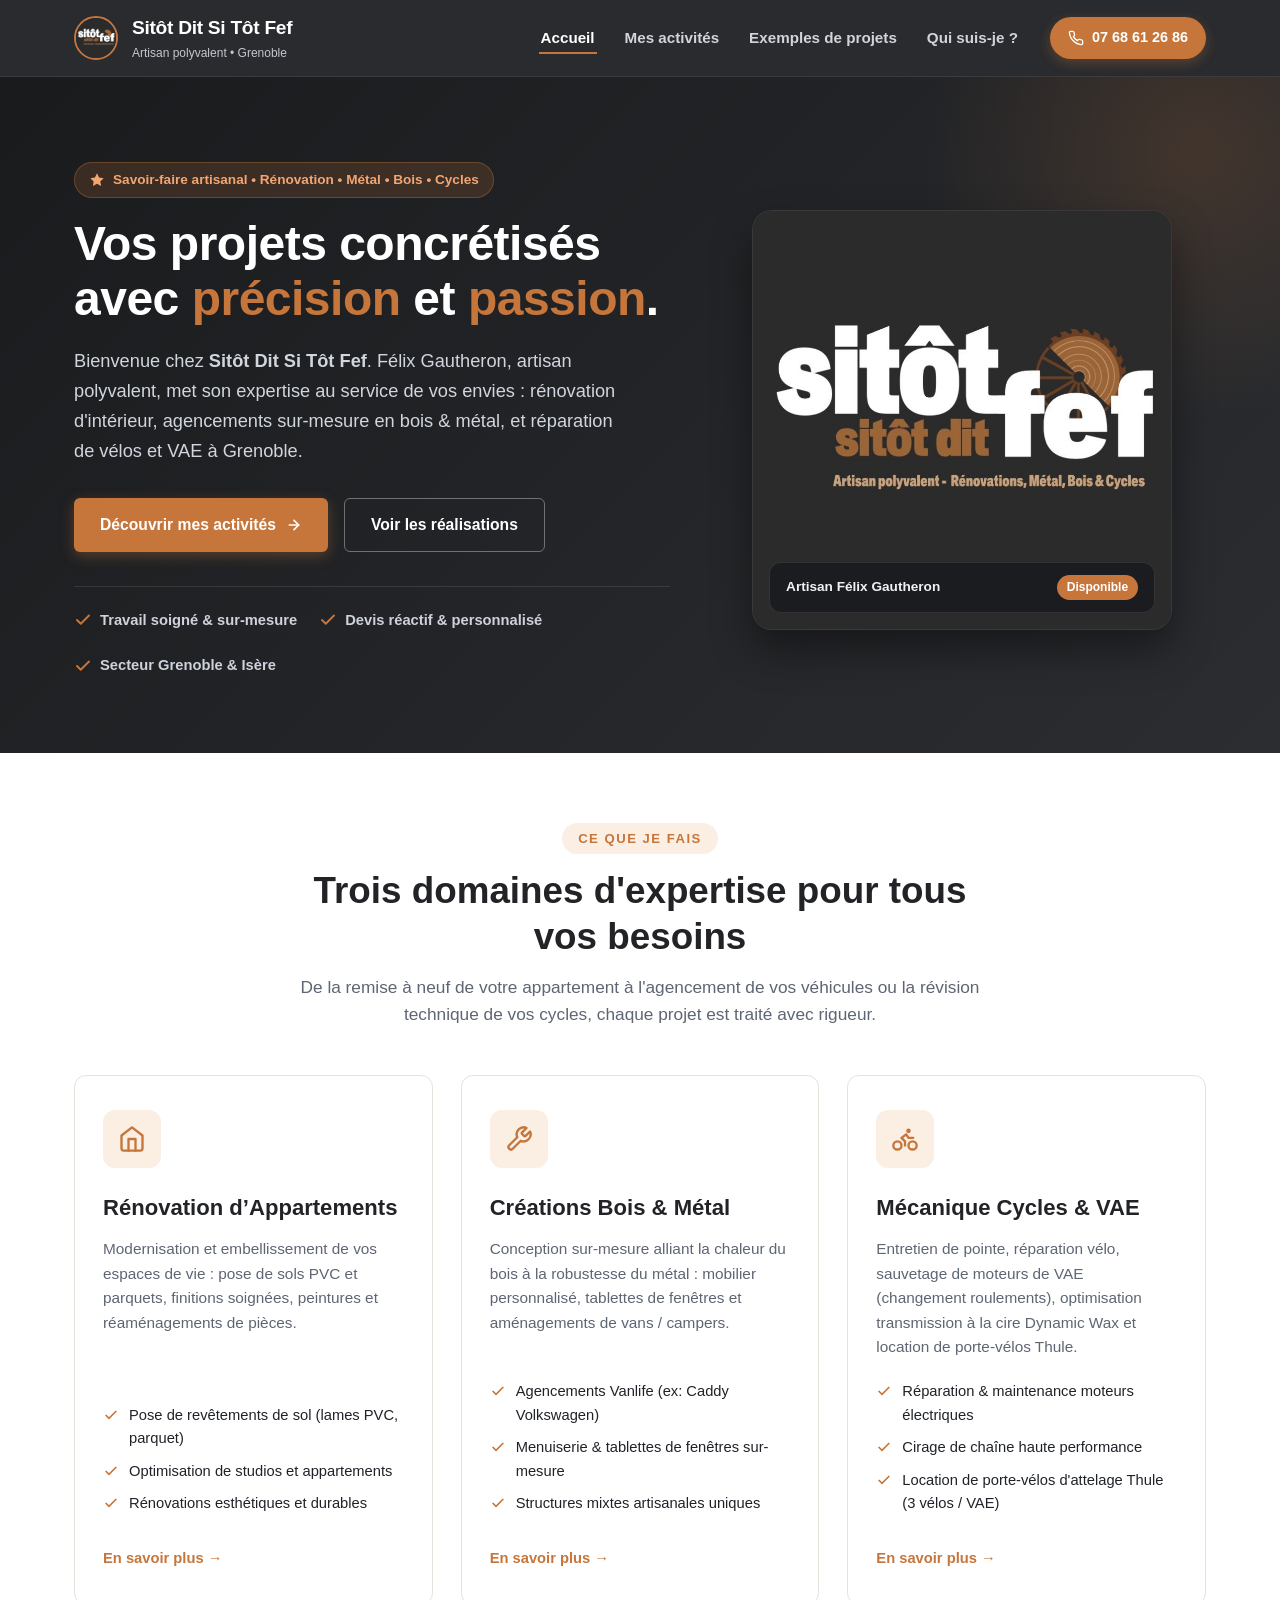
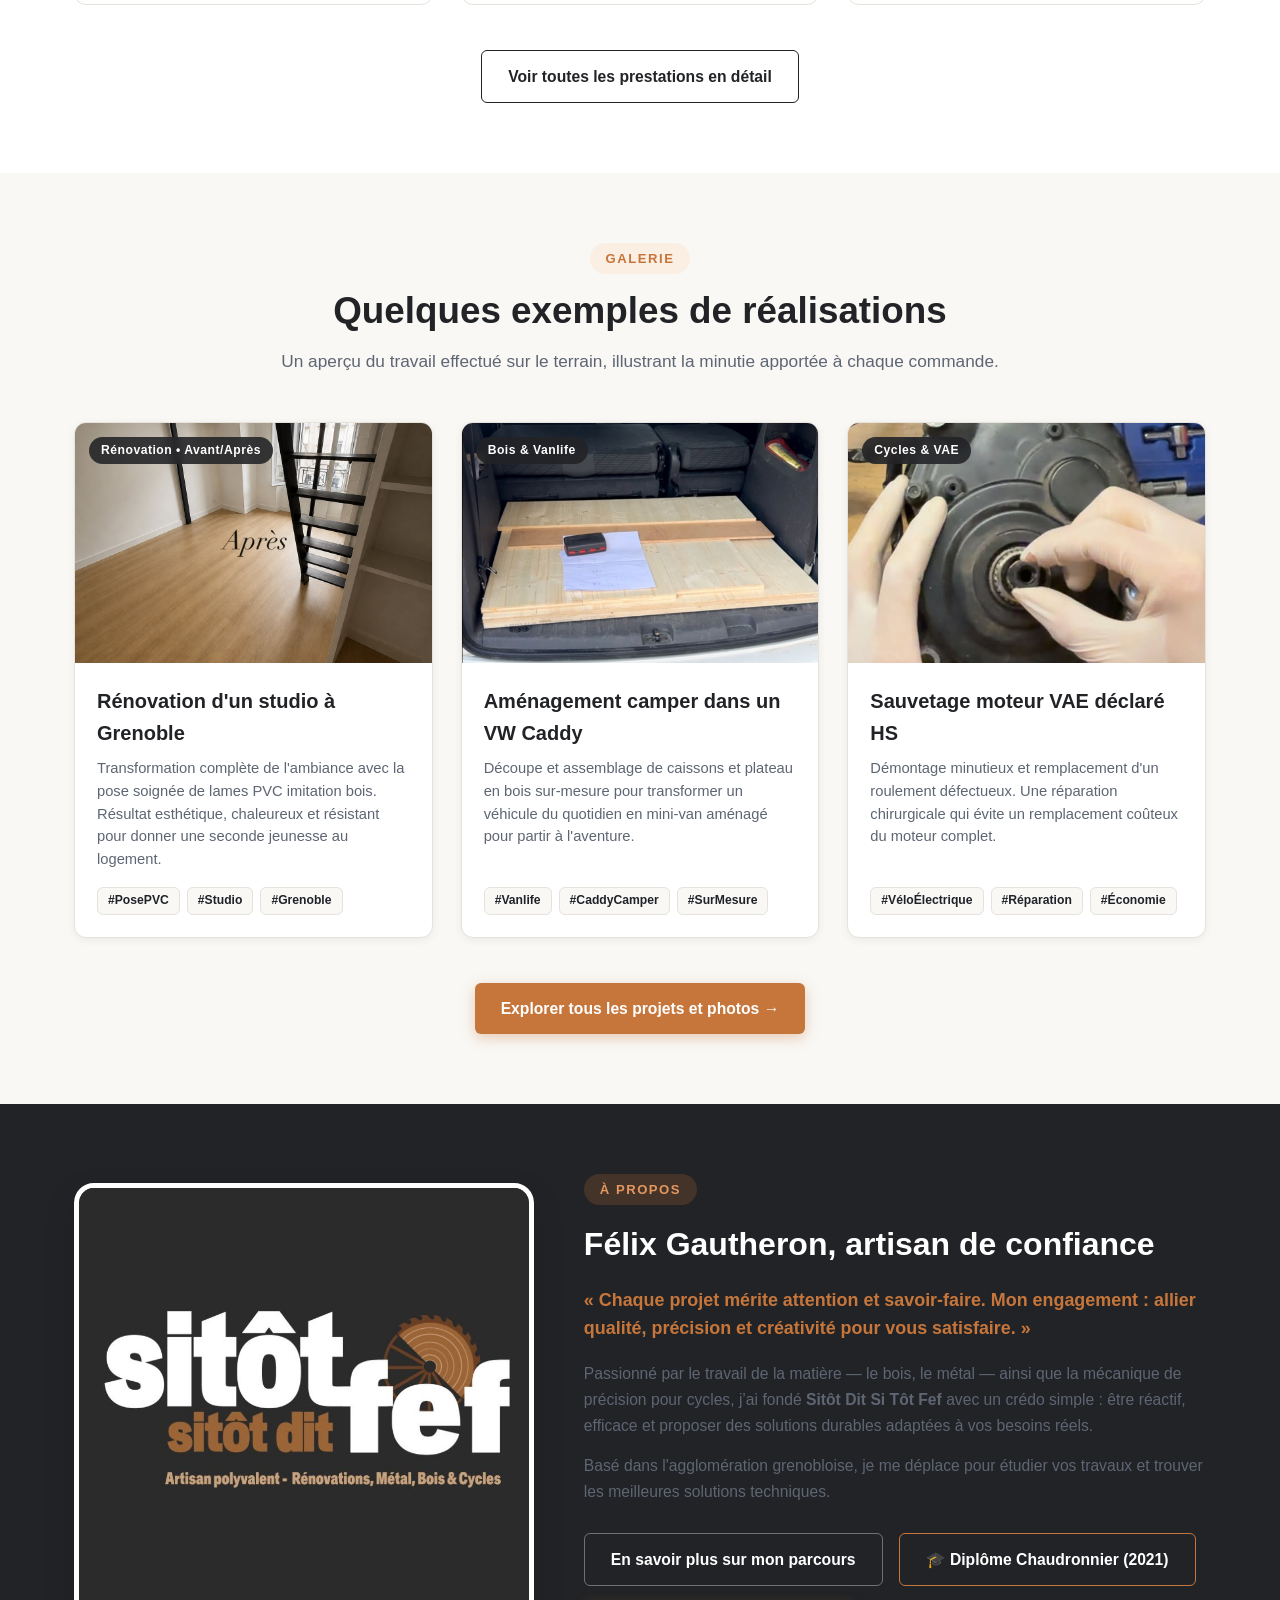
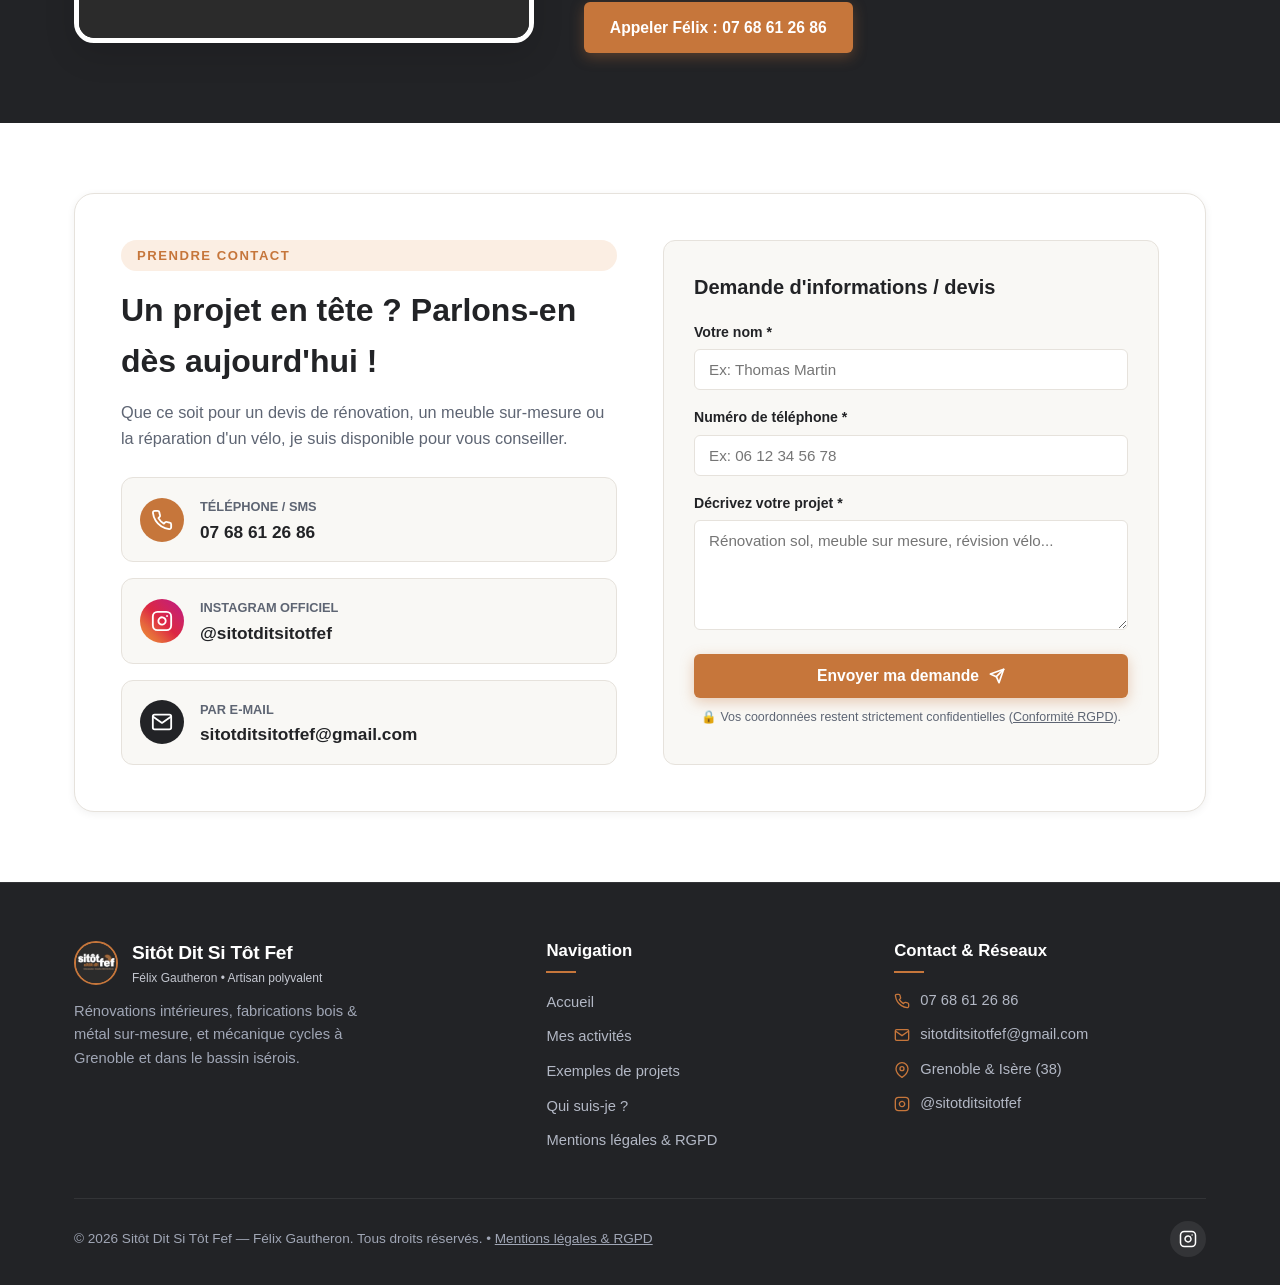
==== index.html @ 0cb8fa48 "Ajout de l'onglet et de la section Diplôme (Bac Chaudronnier CFAI Moirans 2021) dans Qui suis-je" ====
<!DOCTYPE html>
<html lang="fr">
<head>
  <meta charset="UTF-8">
  <meta name="viewport" content="width=device-width, initial-scale=1.0">
  <title>Sitôt Dit Si Tôt Fef | Artisan Polyvalent - Rénovations, Bois, Métal & Cycles</title>
  <meta name="description" content="Félix Gautheron - Artisan polyvalent à Grenoble et en Isère. Rénovation d'appartements, créations sur-mesure en bois et métal, mécanique cycle et VAE.">
  <link rel="stylesheet" href="style.css">
</head>
<body>

  <!-- HEADER & NAVIGATION -->
  <header class="site-header">
    <div class="container nav-container">
      <a href="index.html" class="brand-link" aria-label="Accueil Sitôt Dit Si Tôt Fef">
        <img src="images/logo.jpg" alt="Logo Sitôt Dit Si Tôt Fef" class="brand-logo">
        <div class="brand-text">
          <span class="brand-name">Sitôt Dit Si Tôt Fef</span>
          <span class="brand-tagline">Artisan polyvalent &bull; Grenoble</span>
        </div>
      </a>

      <!-- Menu burger mobile -->
      <button class="mobile-menu-btn" aria-label="Ouvrir le menu" aria-expanded="false">
        <svg viewBox="0 0 24 24" fill="none" stroke="currentColor" stroke-width="2" stroke-linecap="round" stroke-linejoin="round">
          <line x1="3" y1="12" x2="21" y2="12"></line>
          <line x1="3" y1="6" x2="21" y2="6"></line>
          <line x1="3" y1="18" x2="21" y2="18"></line>
        </svg>
      </button>

      <!-- Navigation -->
      <nav class="main-nav">
        <ul class="nav-links">
          <li><a href="index.html" class="nav-link active">Accueil</a></li>
          <li><a href="activites.html" class="nav-link">Mes activités</a></li>
          <li><a href="projets.html" class="nav-link">Exemples de projets</a></li>
          <li><a href="qui-suis-je.html" class="nav-link">Qui suis-je ?</a></li>
        </ul>
        <a href="tel:0768612686" class="header-cta-btn">
          <svg width="16" height="16" viewBox="0 0 24 24" fill="none" stroke="currentColor" stroke-width="2" stroke-linecap="round" stroke-linejoin="round">
            <path d="M22 16.92v3a2 2 0 0 1-2.18 2 19.79 19.79 0 0 1-8.63-3.07 19.5 19.5 0 0 1-6-6 19.79 19.79 0 0 1-3.07-8.67A2 2 0 0 1 4.11 2h3a2 2 0 0 1 2 1.72 12.84 12.84 0 0 0 .7 2.81 2 2 0 0 1-.45 2.11L8.09 9.91a16 16 0 0 0 6 6l1.27-1.27a2 2 0 0 1 2.11-.45 12.84 12.84 0 0 0 2.81.7A2 2 0 0 1 22 16.92z"></path>
          </svg>
          07 68 61 26 86
        </a>
      </nav>
    </div>
  </header>

  <!-- HERO SECTION -->
  <section class="hero">
    <div class="container hero-grid">
      <div class="hero-content">
        <div class="hero-badge">
          <svg width="16" height="16" viewBox="0 0 24 24" fill="currentColor">
            <path d="M12 2l3.09 6.26L22 9.27l-5 4.87 1.18 6.88L12 17.77l-6.18 3.25L7 14.14 2 9.27l6.91-1.01L12 2z"></path>
          </svg>
          Savoir-faire artisanal &bull; Rénovation &bull; Métal &bull; Bois &bull; Cycles
        </div>

        <h1 class="hero-title">
          Vos projets concrétisés avec <span>précision</span> et <span>passion</span>.
        </h1>

        <p class="hero-description">
          Bienvenue chez <strong>Sitôt Dit Si Tôt Fef</strong>. Félix Gautheron, artisan polyvalent, met son expertise au service de vos envies : rénovation d'intérieur, agencements sur-mesure en bois & métal, et réparation de vélos et VAE à Grenoble.
        </p>

        <div class="hero-actions">
          <a href="activites.html" class="btn btn-primary">
            Découvrir mes activités
            <svg width="16" height="16" viewBox="0 0 24 24" fill="none" stroke="currentColor" stroke-width="2.5" stroke-linecap="round" stroke-linejoin="round">
              <line x1="5" y1="12" x2="19" y2="12"></line>
              <polyline points="12 5 19 12 12 19"></polyline>
            </svg>
          </a>
          <a href="projets.html" class="btn btn-secondary">
            Voir les réalisations
          </a>
        </div>

        <div class="hero-features">
          <div class="hero-feature-item">
            <svg viewBox="0 0 24 24" fill="none" stroke="currentColor" stroke-width="2.5" stroke-linecap="round" stroke-linejoin="round">
              <polyline points="20 6 9 17 4 12"></polyline>
            </svg>
            Travail soigné & sur-mesure
          </div>
          <div class="hero-feature-item">
            <svg viewBox="0 0 24 24" fill="none" stroke="currentColor" stroke-width="2.5" stroke-linecap="round" stroke-linejoin="round">
              <polyline points="20 6 9 17 4 12"></polyline>
            </svg>
            Devis réactif & personnalisé
          </div>
          <div class="hero-feature-item">
            <svg viewBox="0 0 24 24" fill="none" stroke="currentColor" stroke-width="2.5" stroke-linecap="round" stroke-linejoin="round">
              <polyline points="20 6 9 17 4 12"></polyline>
            </svg>
            Secteur Grenoble & Isère
          </div>
        </div>
      </div>

      <div class="hero-image-wrap">
        <div class="hero-image-card">
          <img src="images/logo.jpg" alt="Logo emblématique Sitôt Dit Si Tôt Fef">
          <div class="hero-pill-overlay">
            <span class="hero-pill-text">Artisan Félix Gautheron</span>
            <span class="hero-pill-tag">Disponible</span>
          </div>
        </div>
      </div>
    </div>
  </section>

  <!-- APERÇU ACTIVITÉS -->
  <section class="section section-light">
    <div class="container">
      <div class="section-title-wrap">
        <span class="section-tag">Ce que je fais</span>
        <h2 class="section-title">Trois domaines d'expertise pour tous vos besoins</h2>
        <p class="section-subtitle">
          De la remise à neuf de votre appartement à l'agencement de vos véhicules ou la révision technique de vos cycles, chaque projet est traité avec rigueur.
        </p>
      </div>

      <div class="cards-grid">
        <!-- Carte 1 : Rénovations -->
        <article class="service-card">
          <div class="service-icon-wrap">
            <svg viewBox="0 0 24 24" fill="none" stroke="currentColor" stroke-width="2" stroke-linecap="round" stroke-linejoin="round">
              <path d="M3 9l9-7 9 7v11a2 2 0 0 1-2 2H5a2 2 0 0 1-2-2z"></path>
              <polyline points="9 22 9 12 15 12 15 22"></polyline>
            </svg>
          </div>
          <h3 class="service-title">Rénovation d’Appartements</h3>
          <p class="service-text">
            Modernisation et embellissement de vos espaces de vie : pose de sols PVC et parquets, finitions soignées, peintures et réaménagements de pièces.
          </p>
          <ul class="service-list">
            <li class="service-list-item">
              <svg viewBox="0 0 24 24" fill="none" stroke="currentColor" stroke-width="2.5"><polyline points="20 6 9 17 4 12"></polyline></svg>
              Pose de revêtements de sol (lames PVC, parquet)
            </li>
            <li class="service-list-item">
              <svg viewBox="0 0 24 24" fill="none" stroke="currentColor" stroke-width="2.5"><polyline points="20 6 9 17 4 12"></polyline></svg>
              Optimisation de studios et appartements
            </li>
            <li class="service-list-item">
              <svg viewBox="0 0 24 24" fill="none" stroke="currentColor" stroke-width="2.5"><polyline points="20 6 9 17 4 12"></polyline></svg>
              Rénovations esthétiques et durables
            </li>
          </ul>
          <a href="activites.html#renovation" class="card-link-action">
            En savoir plus &rarr;
          </a>
        </article>

        <!-- Carte 2 : Bois & Métal -->
        <article class="service-card">
          <div class="service-icon-wrap">
            <svg viewBox="0 0 24 24" fill="none" stroke="currentColor" stroke-width="2" stroke-linecap="round" stroke-linejoin="round">
              <path d="M14.7 6.3a1 1 0 0 0 0 1.4l1.6 1.6a1 1 0 0 0 1.4 0l3.77-3.77a6 6 0 0 1-7.94 7.94l-6.91 6.91a2.12 2.12 0 0 1-3-3l6.91-6.91a6 6 0 0 1 7.94-7.94l-3.76 3.76z"></path>
            </svg>
          </div>
          <h3 class="service-title">Créations Bois & Métal</h3>
          <p class="service-text">
            Conception sur-mesure alliant la chaleur du bois à la robustesse du métal : mobilier personnalisé, tablettes de fenêtres et aménagements de vans / campers.
          </p>
          <ul class="service-list">
            <li class="service-list-item">
              <svg viewBox="0 0 24 24" fill="none" stroke="currentColor" stroke-width="2.5"><polyline points="20 6 9 17 4 12"></polyline></svg>
              Agencements Vanlife (ex: Caddy Volkswagen)
            </li>
            <li class="service-list-item">
              <svg viewBox="0 0 24 24" fill="none" stroke="currentColor" stroke-width="2.5"><polyline points="20 6 9 17 4 12"></polyline></svg>
              Menuiserie & tablettes de fenêtres sur-mesure
            </li>
            <li class="service-list-item">
              <svg viewBox="0 0 24 24" fill="none" stroke="currentColor" stroke-width="2.5"><polyline points="20 6 9 17 4 12"></polyline></svg>
              Structures mixtes artisanales uniques
            </li>
          </ul>
          <a href="activites.html#bois-metal" class="card-link-action">
            En savoir plus &rarr;
          </a>
        </article>

        <!-- Carte 3 : Mécanique Cycle -->
        <article class="service-card">
          <div class="service-icon-wrap">
            <svg viewBox="0 0 24 24" fill="none" stroke="currentColor" stroke-width="2" stroke-linecap="round" stroke-linejoin="round">
              <circle cx="5.5" cy="17.5" r="3.5"></circle>
              <circle cx="18.5" cy="17.5" r="3.5"></circle>
              <path d="M15 6a1 1 0 1 0 0-2 1 1 0 0 0 0 2zm-3 11.5V14l-3-3 4-3 2 3h4"></path>
            </svg>
          </div>
          <h3 class="service-title">Mécanique Cycles & VAE</h3>
          <p class="service-text">
            Entretien de pointe, réparation vélo, sauvetage de moteurs de VAE (changement roulements), optimisation transmission à la cire Dynamic Wax et location de porte-vélos Thule.
          </p>
          <ul class="service-list">
            <li class="service-list-item">
              <svg viewBox="0 0 24 24" fill="none" stroke="currentColor" stroke-width="2.5"><polyline points="20 6 9 17 4 12"></polyline></svg>
              Réparation & maintenance moteurs électriques
            </li>
            <li class="service-list-item">
              <svg viewBox="0 0 24 24" fill="none" stroke="currentColor" stroke-width="2.5"><polyline points="20 6 9 17 4 12"></polyline></svg>
              Cirage de chaîne haute performance
            </li>
            <li class="service-list-item">
              <svg viewBox="0 0 24 24" fill="none" stroke="currentColor" stroke-width="2.5"><polyline points="20 6 9 17 4 12"></polyline></svg>
              Location de porte-vélos d'attelage Thule (3 vélos / VAE)
            </li>
          </ul>
          <a href="activites.html#cycles" class="card-link-action">
            En savoir plus &rarr;
          </a>
        </article>
      </div>

      <div style="text-align: center; margin-top: 45px;">
        <a href="activites.html" class="btn btn-outline-dark">
          Voir toutes les prestations en détail
        </a>
      </div>
    </div>
  </section>

  <!-- APERÇU RÉALISATIONS -->
  <section class="section">
    <div class="container">
      <div class="section-title-wrap">
        <span class="section-tag">Galerie</span>
        <h2 class="section-title">Quelques exemples de réalisations</h2>
        <p class="section-subtitle">
          Un aperçu du travail effectué sur le terrain, illustrant la minutie apportée à chaque commande.
        </p>
      </div>

      <div class="projects-grid">
        <!-- Projet 1 -->
        <article class="project-card" data-category="renovation">
          <div class="project-img-container">
            <img src="images/projet-renovation-sol-apres.jpg" alt="Rénovation studio avec sol PVC imitation bois (après travaux)" class="project-img">
            <span class="project-category-badge">Rénovation &bull; Avant/Après</span>
            <div class="zoom-overlay">
              <svg viewBox="0 0 24 24" fill="none" stroke="currentColor" stroke-width="2">
                <circle cx="11" cy="11" r="8"></circle>
                <line x1="21" y1="21" x2="16.65" y2="16.65"></line>
                <line x1="11" y1="8" x2="11" y2="14"></line>
                <line x1="8" y1="11" x2="14" y2="11"></line>
              </svg>
            </div>
          </div>
          <div class="project-content">
            <h3 class="project-title">Rénovation d'un studio à Grenoble</h3>
            <p class="project-desc">
              Transformation complète de l'ambiance avec la pose soignée de lames PVC imitation bois. Résultat esthétique, chaleureux et résistant pour donner une seconde jeunesse au logement.
            </p>
            <div class="project-tags">
              <span class="tag-item">#PosePVC</span>
              <span class="tag-item">#Studio</span>
              <span class="tag-item">#Grenoble</span>
            </div>
          </div>
        </article>

        <!-- Projet 2 -->
        <article class="project-card" data-category="bois-metal">
          <div class="project-img-container">
            <img src="images/projet-caddy-vanlife.jpg" alt="Aménagement bois d'un Volkswagen Caddy pour la Vanlife" class="project-img">
            <span class="project-category-badge">Bois & Vanlife</span>
            <div class="zoom-overlay">
              <svg viewBox="0 0 24 24" fill="none" stroke="currentColor" stroke-width="2">
                <circle cx="11" cy="11" r="8"></circle>
                <line x1="21" y1="21" x2="16.65" y2="16.65"></line>
                <line x1="11" y1="8" x2="11" y2="14"></line>
                <line x1="8" y1="11" x2="14" y2="11"></line>
              </svg>
            </div>
          </div>
          <div class="project-content">
            <h3 class="project-title">Aménagement camper dans un VW Caddy</h3>
            <p class="project-desc">
              Découpe et assemblage de caissons et plateau en bois sur-mesure pour transformer un véhicule du quotidien en mini-van aménagé pour partir à l'aventure.
            </p>
            <div class="project-tags">
              <span class="tag-item">#Vanlife</span>
              <span class="tag-item">#CaddyCamper</span>
              <span class="tag-item">#SurMesure</span>
            </div>
          </div>
        </article>

        <!-- Projet 3 -->
        <article class="project-card" data-category="cycles">
          <div class="project-img-container">
            <img src="images/projet-moteur-vae.jpg" alt="Sauvetage d'un moteur de vélo électrique" class="project-img">
            <span class="project-category-badge">Cycles & VAE</span>
            <div class="zoom-overlay">
              <svg viewBox="0 0 24 24" fill="none" stroke="currentColor" stroke-width="2">
                <circle cx="11" cy="11" r="8"></circle>
                <line x1="21" y1="21" x2="16.65" y2="16.65"></line>
                <line x1="11" y1="8" x2="11" y2="14"></line>
                <line x1="8" y1="11" x2="14" y2="11"></line>
              </svg>
            </div>
          </div>
          <div class="project-content">
            <h3 class="project-title">Sauvetage moteur VAE déclaré HS</h3>
            <p class="project-desc">
              Démontage minutieux et remplacement d'un roulement défectueux. Une réparation chirurgicale qui évite un remplacement coûteux du moteur complet.
            </p>
            <div class="project-tags">
              <span class="tag-item">#VéloÉlectrique</span>
              <span class="tag-item">#Réparation</span>
              <span class="tag-item">#Économie</span>
            </div>
          </div>
        </article>
      </div>

      <div style="text-align: center; margin-top: 45px;">
        <a href="projets.html" class="btn btn-primary">
          Explorer tous les projets et photos &rarr;
        </a>
      </div>
    </div>
  </section>

  <!-- PRÉSENTATION RAPIDE QUI SUIS-JE -->
  <section class="section section-dark">
    <div class="container about-grid">
      <div class="about-image-card">
        <img src="images/logo.jpg" alt="Félix Gautheron - Sitôt Dit Si Tôt Fef">
      </div>

      <div class="about-content">
        <span class="section-tag">À propos</span>
        <h3 style="color: #ffffff;">Félix Gautheron, artisan de confiance</h3>
        <p class="about-lead">
          « Chaque projet mérite attention et savoir-faire. Mon engagement : allier qualité, précision et créativité pour vous satisfaire. »
        </p>
        <div class="about-paragraphs">
          <p>
            Passionné par le travail de la matière — le bois, le métal — ainsi que la mécanique de précision pour cycles, j’ai fondé <strong>Sitôt Dit Si Tôt Fef</strong> avec un crédo simple : être réactif, efficace et proposer des solutions durables adaptées à vos besoins réels.
          </p>
          <p>
            Basé dans l'agglomération grenobloise, je me déplace pour étudier vos travaux et trouver les meilleures solutions techniques.
          </p>
        </div>

        <div style="margin-top: 28px; display: flex; gap: 16px; flex-wrap: wrap;">
          <a href="qui-suis-je.html" class="btn btn-secondary">
            En savoir plus sur mon parcours
          </a>
          <a href="qui-suis-je.html#diplome" class="btn btn-secondary" style="border-color: var(--color-accent); color: #ffffff;">
            🎓 Diplôme Chaudronnier (2021)
          </a>
          <a href="tel:0768612686" class="btn btn-primary">
            Appeler Félix : 07 68 61 26 86
          </a>
        </div>
      </div>
    </div>
  </section>

  <!-- BANDEAU CONTACT RAPIDE -->
  <section class="section section-light" id="contact">
    <div class="container">
      <div class="contact-wrapper">
        <div class="contact-info">
          <span class="section-tag">Prendre contact</span>
          <h3>Un projet en tête ? Parlons-en dès aujourd'hui !</h3>
          <p>
            Que ce soit pour un devis de rénovation, un meuble sur-mesure ou la réparation d'un vélo, je suis disponible pour vous conseiller.
          </p>

          <div class="contact-cards-list">
            <a href="tel:0768612686" class="contact-channel-card">
              <div class="channel-icon">
                <svg viewBox="0 0 24 24" fill="none" stroke="currentColor" stroke-width="2" stroke-linecap="round" stroke-linejoin="round">
                  <path d="M22 16.92v3a2 2 0 0 1-2.18 2 19.79 19.79 0 0 1-8.63-3.07 19.5 19.5 0 0 1-6-6 19.79 19.79 0 0 1-3.07-8.67A2 2 0 0 1 4.11 2h3a2 2 0 0 1 2 1.72 12.84 12.84 0 0 0 .7 2.81 2 2 0 0 1-.45 2.11L8.09 9.91a16 16 0 0 0 6 6l1.27-1.27a2 2 0 0 1 2.11-.45 12.84 12.84 0 0 0 2.81.7A2 2 0 0 1 22 16.92z"></path>
                </svg>
              </div>
              <div>
                <span class="channel-label">Téléphone / SMS</span>
                <div class="channel-value">07 68 61 26 86</div>
              </div>
            </a>

            <a href="https://www.instagram.com/sitotditsitotfef/" target="_blank" rel="noopener noreferrer" class="contact-channel-card">
              <div class="channel-icon" style="background: linear-gradient(45deg, #f09433 0%, #e6683c 25%, #dc2743 50%, #cc2366 75%, #bc1888 100%);">
                <svg viewBox="0 0 24 24" fill="none" stroke="currentColor" stroke-width="2" stroke-linecap="round" stroke-linejoin="round">
                  <rect x="2" y="2" width="20" height="20" rx="5" ry="5"></rect>
                  <path d="M16 11.37A4 4 0 1 1 12.63 8 4 4 0 0 1 16 11.37z"></path>
                  <line x1="17.5" y1="6.5" x2="17.51" y2="6.5"></line>
                </svg>
              </div>
              <div>
                <span class="channel-label">Instagram officiel</span>
                <div class="channel-value">@sitotditsitotfef</div>
              </div>
            </a>

            <a href="mailto:sitotditsitotfef@gmail.com" class="contact-channel-card">
              <div class="channel-icon" style="background: var(--color-primary);">
                <svg viewBox="0 0 24 24" fill="none" stroke="currentColor" stroke-width="2" stroke-linecap="round" stroke-linejoin="round">
                  <path d="M4 4h16c1.1 0 2 .9 2 2v12c0 1.1-.9 2-2 2H4c-1.1 0-2-.9-2-2V6c0-1.1.9-2 2-2z"></path>
                  <polyline points="22,6 12,13 2,6"></polyline>
                </svg>
              </div>
              <div>
                <span class="channel-label">Par e-mail</span>
                <div class="channel-value">sitotditsitotfef@gmail.com</div>
              </div>
            </a>
          </div>
        </div>

        <div class="contact-form-wrap">
          <form id="contactForm">
            <h4 style="font-size: 1.25rem; font-weight: 800; margin-bottom: 18px; color: var(--color-primary);">Demande d'informations / devis</h4>
            
            <div class="form-group">
              <label for="nom" class="form-label">Votre nom *</label>
              <input type="text" id="nom" class="form-control" placeholder="Ex: Thomas Martin" required>
            </div>

            <div class="form-group">
              <label for="telephone" class="form-label">Numéro de téléphone *</label>
              <input type="tel" id="telephone" class="form-control" placeholder="Ex: 06 12 34 56 78" required>
            </div>

            <div class="form-group">
              <label for="message" class="form-label">Décrivez votre projet *</label>
              <textarea id="message" class="form-control" placeholder="Rénovation sol, meuble sur mesure, révision vélo..." required></textarea>
            </div>

            <button type="submit" class="btn btn-primary" style="width: 100%;">
              Envoyer ma demande
              <svg width="16" height="16" viewBox="0 0 24 24" fill="none" stroke="currentColor" stroke-width="2.5" stroke-linecap="round" stroke-linejoin="round">
                <line x1="22" y1="2" x2="11" y2="13"></line>
                <polygon points="22 2 15 22 11 13 2 9 22 2"></polygon>
              </svg>
            </button>
            <p style="font-size: 0.78rem; color: var(--color-text-muted); margin-top: 10px; text-align: center;">
              🔒 Vos coordonnées restent strictement confidentielles (<a href="mentions-legales.html" style="text-decoration: underline; color: inherit;">Conformité RGPD</a>).
            </p>
          </form>
        </div>
      </div>
    </div>
  </section>

  <!-- FOOTER -->
  <footer class="site-footer">
    <div class="container">
      <div class="footer-grid">
        <div class="footer-col-brand">
          <div class="brand-link">
            <img src="images/logo.jpg" alt="Logo" class="brand-logo">
            <div class="brand-text">
              <span class="brand-name">Sitôt Dit Si Tôt Fef</span>
              <span class="brand-tagline">Félix Gautheron &bull; Artisan polyvalent</span>
            </div>
          </div>
          <p class="footer-desc">
            Rénovations intérieures, fabrications bois & métal sur-mesure, et mécanique cycles à Grenoble et dans le bassin isérois.
          </p>
        </div>

        <div>
          <h4 class="footer-heading">Navigation</h4>
          <ul class="footer-links-list">
            <li><a href="index.html">Accueil</a></li>
            <li><a href="activites.html">Mes activités</a></li>
            <li><a href="projets.html">Exemples de projets</a></li>
            <li><a href="qui-suis-je.html">Qui suis-je ?</a></li>
            <li><a href="mentions-legales.html">Mentions légales & RGPD</a></li>
          </ul>
        </div>

        <div>
          <h4 class="footer-heading">Contact & Réseaux</h4>
          <div class="footer-contact-item">
            <svg viewBox="0 0 24 24" fill="none" stroke="currentColor" stroke-width="2">
              <path d="M22 16.92v3a2 2 0 0 1-2.18 2 19.79 19.79 0 0 1-8.63-3.07 19.5 19.5 0 0 1-6-6 19.79 19.79 0 0 1-3.07-8.67A2 2 0 0 1 4.11 2h3a2 2 0 0 1 2 1.72 12.84 12.84 0 0 0 .7 2.81 2 2 0 0 1-.45 2.11L8.09 9.91a16 16 0 0 0 6 6l1.27-1.27a2 2 0 0 1 2.11-.45 12.84 12.84 0 0 0 2.81.7A2 2 0 0 1 22 16.92z"></path>
            </svg>
            <a href="tel:0768612686">07 68 61 26 86</a>
          </div>
          <div class="footer-contact-item">
            <svg viewBox="0 0 24 24" fill="none" stroke="currentColor" stroke-width="2">
              <path d="M4 4h16c1.1 0 2 .9 2 2v12c0 1.1-.9 2-2 2H4c-1.1 0-2-.9-2-2V6c0-1.1.9-2 2-2z"></path>
              <polyline points="22,6 12,13 2,6"></polyline>
            </svg>
            <a href="mailto:sitotditsitotfef@gmail.com">sitotditsitotfef@gmail.com</a>
          </div>
          <div class="footer-contact-item">
            <svg viewBox="0 0 24 24" fill="none" stroke="currentColor" stroke-width="2">
              <path d="M21 10c0 7-9 13-9 13s-9-6-9-13a9 9 0 0 1 18 0z"></path>
              <circle cx="12" cy="10" r="3"></circle>
            </svg>
            <span>Grenoble & Isère (38)</span>
          </div>
          <div class="footer-contact-item">
            <svg viewBox="0 0 24 24" fill="none" stroke="currentColor" stroke-width="2">
              <rect x="2" y="2" width="20" height="20" rx="5" ry="5"></rect>
              <path d="M16 11.37A4 4 0 1 1 12.63 8 4 4 0 0 1 16 11.37z"></path>
              <line x1="17.5" y1="6.5" x2="17.51" y2="6.5"></line>
            </svg>
            <a href="https://www.instagram.com/sitotditsitotfef/" target="_blank" rel="noopener noreferrer">@sitotditsitotfef</a>
          </div>
        </div>
      </div>

      <div class="footer-bottom">
        <p>&copy; 2026 Sitôt Dit Si Tôt Fef — Félix Gautheron. Tous droits réservés. &bull; <a href="mentions-legales.html" style="text-decoration: underline; color: #a0a6b5;">Mentions légales & RGPD</a></p>
        <div class="social-links">
          <a href="https://www.instagram.com/sitotditsitotfef/" target="_blank" rel="noopener noreferrer" class="social-icon-btn" aria-label="Instagram">
            <svg viewBox="0 0 24 24" fill="none" stroke="currentColor" stroke-width="2" stroke-linecap="round" stroke-linejoin="round">
              <rect x="2" y="2" width="20" height="20" rx="5" ry="5"></rect>
              <path d="M16 11.37A4 4 0 1 1 12.63 8 4 4 0 0 1 16 11.37z"></path>
              <line x1="17.5" y1="6.5" x2="17.51" y2="6.5"></line>
            </svg>
          </a>
        </div>
      </div>
    </div>
  </footer>

  <!-- LIGHTBOX MODAL -->
  <div id="lightboxModal" class="lightbox-modal" role="dialog" aria-modal="true">
    <div class="lightbox-content">
      <button id="lightboxClose" class="lightbox-close" aria-label="Fermer la vue grand format">&times;</button>
      <div class="lightbox-img-wrap">
        <img id="lightboxImg" src="" alt="">
      </div>
      <div class="lightbox-info">
        <h4 id="lightboxTitle" class="lightbox-title"></h4>
        <p id="lightboxDesc" class="lightbox-desc"></p>
      </div>
    </div>
  </div>

  <script src="script.js"></script>
</body>
</html>
---- style.css ----
/* ==========================================================================
   STYLE GLOBAL & VARIABLES - SITÔT DIT SI TÔT FEF
   ========================================================================== */

:root {
  --color-primary: #222326;
  --color-primary-light: #323438;
  --color-accent: #c6763b;
  --color-accent-hover: #b06228;
  --color-accent-light: #fbeee3;
  --color-text-dark: #1f2329;
  --color-text-muted: #5e6573;
  --color-bg-light: #f9f8f5;
  --color-bg-white: #ffffff;
  --color-border: #e6e2dc;
  --color-border-dark: #3a3d42;
  
  --font-main: -apple-system, BlinkMacSystemFont, "Segoe UI", Roboto, "Helvetica Neue", Arial, sans-serif;
  
  --shadow-sm: 0 2px 8px rgba(0, 0, 0, 0.06);
  --shadow-md: 0 6px 20px rgba(0, 0, 0, 0.08);
  --shadow-lg: 0 12px 32px rgba(0, 0, 0, 0.12);
  
  --radius-sm: 6px;
  --radius-md: 12px;
  --radius-lg: 20px;
  --radius-full: 9999px;
  
  --transition: all 0.25s ease-in-out;
}

*, *::before, *::after {
  box-sizing: border-box;
  margin: 0;
  padding: 0;
}

html {
  scroll-behavior: smooth;
}

body {
  font-family: var(--font-main);
  background-color: var(--color-bg-light);
  color: var(--color-text-dark);
  line-height: 1.6;
  font-size: 16px;
  display: flex;
  flex-direction: column;
  min-height: 100vh;
}

img {
  max-width: 100%;
  height: auto;
  display: block;
}

a {
  color: inherit;
  text-decoration: none;
  transition: var(--transition);
}

ul {
  list-style: none;
}

/* ==========================================================================
   LAYOUT & CONTAINER
   ========================================================================== */

.container {
  width: 100%;
  max-width: 1180px;
  margin: 0 auto;
  padding: 0 24px;
}

.section {
  padding: 70px 0;
}

.section-light {
  background-color: var(--color-bg-white);
}

.section-dark {
  background-color: var(--color-primary);
  color: #ffffff;
}

.section-title-wrap {
  text-align: center;
  max-width: 720px;
  margin: 0 auto 46px auto;
}

.section-tag {
  display: inline-block;
  font-size: 0.82rem;
  font-weight: 700;
  text-transform: uppercase;
  letter-spacing: 1.5px;
  color: var(--color-accent);
  background: var(--color-accent-light);
  padding: 5px 16px;
  border-radius: var(--radius-full);
  margin-bottom: 14px;
}

.section-dark .section-tag {
  background: rgba(198, 118, 59, 0.2);
  color: #e4975f;
}

.section-title {
  font-size: 2.3rem;
  font-weight: 800;
  line-height: 1.25;
  color: var(--color-primary);
  margin-bottom: 14px;
}

.section-dark .section-title {
  color: #ffffff;
}

.section-subtitle {
  font-size: 1.08rem;
  color: var(--color-text-muted);
}

.section-dark .section-subtitle {
  color: #b0b5be;
}

/* ==========================================================================
   HEADER & NAVIGATION
   ========================================================================== */

.site-header {
  position: sticky;
  top: 0;
  z-index: 100;
  background-color: rgba(34, 35, 38, 0.96);
  backdrop-filter: blur(10px);
  border-bottom: 1px solid rgba(255, 255, 255, 0.08);
  transition: var(--transition);
}

.nav-container {
  display: flex;
  align-items: center;
  justify-content: space-between;
  height: 76px;
}

.brand-link {
  display: flex;
  align-items: center;
  gap: 14px;
}

.brand-logo {
  width: 44px;
  height: 44px;
  border-radius: 50%;
  object-fit: cover;
  border: 2px solid var(--color-accent);
}

.brand-text {
  display: flex;
  flex-direction: column;
}

.brand-name {
  font-size: 1.2rem;
  font-weight: 800;
  color: #ffffff;
  letter-spacing: -0.3px;
}

.brand-tagline {
  font-size: 0.75rem;
  color: #c4c7d0;
  font-weight: 500;
}

.main-nav {
  display: flex;
  align-items: center;
  gap: 30px;
}

.nav-links {
  display: flex;
  align-items: center;
  gap: 26px;
}

.nav-link {
  color: #d1d4dc;
  font-weight: 600;
  font-size: 0.95rem;
  padding: 8px 2px;
  position: relative;
}

.nav-link::after {
  content: '';
  position: absolute;
  bottom: 0;
  left: 0;
  width: 0%;
  height: 2px;
  background-color: var(--color-accent);
  transition: var(--transition);
}

.nav-link:hover,
.nav-link.active {
  color: #ffffff;
}

.nav-link.active::after,
.nav-link:hover::after {
  width: 100%;
}

.header-cta-btn {
  display: inline-flex;
  align-items: center;
  gap: 8px;
  background-color: var(--color-accent);
  color: #ffffff;
  padding: 9px 18px;
  border-radius: var(--radius-full);
  font-weight: 700;
  font-size: 0.9rem;
  box-shadow: 0 4px 12px rgba(198, 118, 59, 0.3);
}

.header-cta-btn:hover {
  background-color: var(--color-accent-hover);
  transform: translateY(-1px);
}

.mobile-menu-btn {
  display: none;
  background: none;
  border: none;
  color: #ffffff;
  cursor: pointer;
  padding: 8px;
}

.mobile-menu-btn svg {
  width: 28px;
  height: 28px;
  display: block;
}

/* ==========================================================================
   HERO BANNER
   ========================================================================== */

.hero {
  background: linear-gradient(135deg, #1a1b1d 0%, #2b2d31 100%);
  color: #ffffff;
  padding: 85px 0 75px 0;
  position: relative;
  overflow: hidden;
}

.hero::before {
  content: '';
  position: absolute;
  top: -30%;
  right: -15%;
  width: 550px;
  height: 550px;
  background: radial-gradient(circle, rgba(198, 118, 59, 0.18) 0%, rgba(0, 0, 0, 0) 70%);
  pointer-events: none;
}

.hero-grid {
  display: grid;
  grid-template-columns: 1.1fr 0.9fr;
  align-items: center;
  gap: 48px;
}

.hero-badge {
  display: inline-flex;
  align-items: center;
  gap: 8px;
  background: rgba(198, 118, 59, 0.18);
  border: 1px solid rgba(198, 118, 59, 0.35);
  color: #f2a673;
  padding: 6px 14px;
  border-radius: var(--radius-full);
  font-size: 0.85rem;
  font-weight: 700;
  margin-bottom: 18px;
}

.hero-title {
  font-size: 3rem;
  font-weight: 900;
  line-height: 1.15;
  margin-bottom: 20px;
  letter-spacing: -0.5px;
}

.hero-title span {
  color: var(--color-accent);
}

.hero-description {
  font-size: 1.14rem;
  color: #d1d5de;
  margin-bottom: 32px;
  max-width: 560px;
  line-height: 1.65;
}

.hero-actions {
  display: flex;
  flex-wrap: wrap;
  gap: 16px;
  margin-bottom: 34px;
}

.hero-image-wrap {
  display: flex;
  justify-content: center;
  align-items: center;
}

.hero-image-card {
  position: relative;
  border-radius: var(--radius-lg);
  overflow: hidden;
  box-shadow: 0 20px 40px rgba(0, 0, 0, 0.4);
  border: 1px solid rgba(255, 255, 255, 0.1);
  background: #222326;
  max-width: 420px;
}

.hero-image-card img {
  width: 100%;
  height: auto;
  display: block;
}

.hero-pill-overlay {
  position: absolute;
  bottom: 16px;
  left: 16px;
  right: 16px;
  background: rgba(26, 27, 30, 0.9);
  backdrop-filter: blur(8px);
  padding: 12px 16px;
  border-radius: var(--radius-md);
  display: flex;
  align-items: center;
  justify-content: space-between;
  border: 1px solid rgba(255, 255, 255, 0.1);
}

.hero-pill-text {
  font-size: 0.85rem;
  font-weight: 600;
  color: #f0f2f5;
}

.hero-pill-tag {
  font-size: 0.75rem;
  font-weight: 700;
  background: var(--color-accent);
  color: white;
  padding: 3px 10px;
  border-radius: var(--radius-full);
}

.hero-features {
  display: flex;
  flex-wrap: wrap;
  gap: 22px;
  padding-top: 22px;
  border-top: 1px solid rgba(255, 255, 255, 0.1);
}

.hero-feature-item {
  display: flex;
  align-items: center;
  gap: 8px;
  font-size: 0.92rem;
  font-weight: 600;
  color: #ced2dc;
}

.hero-feature-item svg {
  color: var(--color-accent);
  width: 18px;
  height: 18px;
}

/* ==========================================================================
   BUTTONS
   ========================================================================== */

.btn {
  display: inline-flex;
  align-items: center;
  justify-content: center;
  gap: 10px;
  font-weight: 700;
  font-size: 0.98rem;
  padding: 13px 26px;
  border-radius: var(--radius-sm);
  cursor: pointer;
  border: none;
  transition: var(--transition);
  text-align: center;
}

.btn-primary {
  background-color: var(--color-accent);
  color: #ffffff;
  box-shadow: 0 4px 14px rgba(198, 118, 59, 0.35);
}

.btn-primary:hover {
  background-color: var(--color-accent-hover);
  transform: translateY(-2px);
  box-shadow: 0 6px 18px rgba(198, 118, 59, 0.45);
}

.btn-secondary {
  background-color: transparent;
  color: #ffffff;
  border: 1.5px solid rgba(255, 255, 255, 0.35);
}

.btn-secondary:hover {
  background-color: rgba(255, 255, 255, 0.08);
  border-color: #ffffff;
}

.btn-outline-dark {
  background-color: transparent;
  color: var(--color-primary);
  border: 1.5px solid var(--color-primary);
}

.btn-outline-dark:hover {
  background-color: var(--color-primary);
  color: #ffffff;
}

.btn-sm {
  padding: 8px 16px;
  font-size: 0.85rem;
}

/* ==========================================================================
   CARDS & GRIDS
   ========================================================================== */

.cards-grid {
  display: grid;
  grid-template-columns: repeat(auto-fit, minmax(320px, 1fr));
  gap: 28px;
}

.service-card {
  background: var(--color-bg-white);
  border: 1px solid var(--color-border);
  border-radius: var(--radius-md);
  padding: 34px 28px;
  transition: var(--transition);
  display: flex;
  flex-direction: column;
  position: relative;
  overflow: hidden;
}

.service-card::before {
  content: '';
  position: absolute;
  top: 0;
  left: 0;
  width: 4px;
  height: 0;
  background-color: var(--color-accent);
  transition: var(--transition);
}

.service-card:hover {
  transform: translateY(-5px);
  box-shadow: var(--shadow-md);
  border-color: rgba(198, 118, 59, 0.3);
}

.service-card:hover::before {
  height: 100%;
}

.service-icon-wrap {
  width: 58px;
  height: 58px;
  border-radius: var(--radius-md);
  background-color: var(--color-accent-light);
  color: var(--color-accent);
  display: flex;
  align-items: center;
  justify-content: center;
  margin-bottom: 22px;
}

.service-icon-wrap svg {
  width: 28px;
  height: 28px;
}

.service-title {
  font-size: 1.38rem;
  font-weight: 800;
  color: var(--color-primary);
  margin-bottom: 12px;
}

.service-text {
  color: var(--color-text-muted);
  font-size: 0.96rem;
  margin-bottom: 20px;
  flex-grow: 1;
}

.service-list {
  margin-bottom: 22px;
}

.service-list-item {
  display: flex;
  align-items: flex-start;
  gap: 10px;
  font-size: 0.92rem;
  color: var(--color-text-dark);
  margin-bottom: 9px;
}

.service-list-item svg {
  width: 16px;
  height: 16px;
  color: var(--color-accent);
  flex-shrink: 0;
  margin-top: 3px;
}

.card-link-action {
  display: inline-flex;
  align-items: center;
  gap: 8px;
  font-weight: 700;
  font-size: 0.92rem;
  color: var(--color-accent);
  margin-top: auto;
}

.card-link-action:hover {
  color: var(--color-accent-hover);
  transform: translateX(4px);
}

/* ==========================================================================
   PROJETS & GALLERY
   ========================================================================== */

.filter-bar {
  display: flex;
  justify-content: center;
  flex-wrap: wrap;
  gap: 10px;
  margin-bottom: 38px;
}

.filter-btn {
  background: var(--color-bg-white);
  border: 1px solid var(--color-border);
  color: var(--color-text-muted);
  padding: 8px 20px;
  border-radius: var(--radius-full);
  font-size: 0.92rem;
  font-weight: 600;
  cursor: pointer;
  transition: var(--transition);
}

.filter-btn:hover,
.filter-btn.active {
  background: var(--color-primary);
  color: #ffffff;
  border-color: var(--color-primary);
}

.projects-grid {
  display: grid;
  grid-template-columns: repeat(auto-fill, minmax(330px, 1fr));
  gap: 28px;
}

.project-card {
  background: var(--color-bg-white);
  border-radius: var(--radius-md);
  overflow: hidden;
  border: 1px solid var(--color-border);
  box-shadow: var(--shadow-sm);
  transition: var(--transition);
  display: flex;
  flex-direction: column;
}

.project-card:hover {
  transform: translateY(-5px);
  box-shadow: var(--shadow-lg);
}

.project-img-container {
  position: relative;
  height: 240px;
  overflow: hidden;
  background-color: #222326;
  cursor: pointer;
}

.project-img {
  width: 100%;
  height: 100%;
  object-fit: cover;
  transition: transform 0.4s ease;
}

.project-card:hover .project-img {
  transform: scale(1.05);
}

.project-category-badge {
  position: absolute;
  top: 14px;
  left: 14px;
  background: rgba(34, 35, 38, 0.88);
  color: #ffffff;
  backdrop-filter: blur(4px);
  padding: 4px 12px;
  border-radius: var(--radius-full);
  font-size: 0.76rem;
  font-weight: 700;
  letter-spacing: 0.5px;
}

.zoom-overlay {
  position: absolute;
  inset: 0;
  background: rgba(0, 0, 0, 0.4);
  display: flex;
  align-items: center;
  justify-content: center;
  opacity: 0;
  transition: var(--transition);
  color: #ffffff;
}

.project-img-container:hover .zoom-overlay {
  opacity: 1;
}

.zoom-overlay svg {
  width: 32px;
  height: 32px;
}

.project-content {
  padding: 22px;
  display: flex;
  flex-direction: column;
  flex-grow: 1;
}

.project-title {
  font-size: 1.25rem;
  font-weight: 800;
  color: var(--color-primary);
  margin-bottom: 8px;
}

.project-desc {
  font-size: 0.92rem;
  color: var(--color-text-muted);
  line-height: 1.55;
  margin-bottom: 16px;
  flex-grow: 1;
}

.project-tags {
  display: flex;
  flex-wrap: wrap;
  gap: 7px;
}

.tag-item {
  font-size: 0.76rem;
  background-color: var(--color-bg-light);
  border: 1px solid var(--color-border);
  padding: 3px 10px;
  border-radius: var(--radius-sm);
  color: var(--color-text-dark);
  font-weight: 600;
}

/* ==========================================================================
   QUI SUIS-JE / ABOUT
   ========================================================================== */

.about-grid {
  display: grid;
  grid-template-columns: 0.85fr 1.15fr;
  align-items: center;
  gap: 50px;
}

.about-image-card {
  position: relative;
  border-radius: var(--radius-lg);
  overflow: hidden;
  box-shadow: var(--shadow-lg);
  border: 5px solid #ffffff;
  background: #25262a;
}

.about-image-card img {
  width: 100%;
  height: auto;
  display: block;
}

.about-content h3 {
  font-size: 2rem;
  font-weight: 800;
  color: var(--color-primary);
  margin-bottom: 16px;
}

.about-lead {
  font-size: 1.12rem;
  font-weight: 600;
  color: var(--color-accent);
  margin-bottom: 18px;
}

.about-paragraphs p {
  color: var(--color-text-muted);
  font-size: 0.98rem;
  margin-bottom: 14px;
  line-height: 1.65;
}

.values-grid {
  display: grid;
  grid-template-columns: repeat(2, 1fr);
  gap: 16px;
  margin-top: 24px;
}

.value-item {
  background: var(--color-bg-white);
  border: 1px solid var(--color-border);
  border-radius: var(--radius-sm);
  padding: 16px;
  display: flex;
  align-items: center;
  gap: 14px;
}

.value-icon {
  width: 40px;
  height: 40px;
  border-radius: 50%;
  background: var(--color-accent-light);
  color: var(--color-accent);
  display: flex;
  align-items: center;
  justify-content: center;
  flex-shrink: 0;
}

.value-icon svg {
  width: 20px;
  height: 20px;
}

.value-title {
  font-size: 0.95rem;
  font-weight: 700;
  color: var(--color-primary);
}

.value-sub {
  font-size: 0.8rem;
  color: var(--color-text-muted);
}

/* ==========================================================================
   ONGLETS QUI SUIS-JE & CARTE DIPLÔME
   ========================================================================== */

.about-tabs-nav {
  display: flex;
  gap: 10px;
  margin-bottom: 24px;
  flex-wrap: wrap;
}

.about-tab-btn {
  display: inline-flex;
  align-items: center;
  gap: 8px;
  background: var(--color-bg-light);
  border: 1px solid var(--color-border);
  color: var(--color-text-muted);
  padding: 9px 18px;
  border-radius: var(--radius-full);
  font-size: 0.92rem;
  font-weight: 700;
  cursor: pointer;
  transition: var(--transition);
  font-family: inherit;
}

.about-tab-btn svg {
  width: 17px;
  height: 17px;
}

.about-tab-btn:hover {
  border-color: var(--color-accent);
  color: var(--color-accent);
  background: var(--color-accent-light);
}

.about-tab-btn.active {
  background: var(--color-primary);
  border-color: var(--color-primary);
  color: #ffffff;
  box-shadow: var(--shadow-sm);
}

.about-tab-btn.active svg {
  stroke: #ffffff;
}

.about-tab-pane {
  display: none;
  animation: tabFadeIn 0.3s cubic-bezier(0.16, 1, 0.3, 1);
}

.about-tab-pane.active {
  display: block;
}

@keyframes tabFadeIn {
  from {
    opacity: 0;
    transform: translateY(8px);
  }
  to {
    opacity: 1;
    transform: translateY(0);
  }
}

/* Carte Diplôme */
.diploma-card {
  background: var(--color-bg-white);
  border: 1px solid var(--color-border);
  border-left: 5px solid var(--color-accent);
  border-radius: var(--radius-md);
  padding: 26px;
  box-shadow: var(--shadow-md);
  margin-top: 6px;
  margin-bottom: 16px;
}

.diploma-header {
  display: flex;
  align-items: flex-start;
  justify-content: space-between;
  gap: 16px;
  margin-bottom: 18px;
  flex-wrap: wrap;
}

.diploma-title-wrap {
  display: flex;
  align-items: center;
  gap: 14px;
}

.diploma-icon {
  width: 52px;
  height: 52px;
  border-radius: var(--radius-md);
  background: var(--color-accent-light);
  color: var(--color-accent);
  display: flex;
  align-items: center;
  justify-content: center;
  flex-shrink: 0;
}

.diploma-icon svg {
  width: 28px;
  height: 28px;
}

.diploma-name {
  font-size: 1.25rem;
  font-weight: 800;
  color: var(--color-primary);
  line-height: 1.3;
}

.diploma-school {
  font-size: 0.95rem;
  font-weight: 700;
  color: var(--color-accent);
  display: flex;
  align-items: center;
  gap: 6px;
  margin-top: 3px;
}

.diploma-year-badge {
  display: inline-flex;
  align-items: center;
  gap: 6px;
  background: var(--color-primary);
  color: #ffffff;
  padding: 6px 14px;
  border-radius: var(--radius-full);
  font-size: 0.85rem;
  font-weight: 700;
  letter-spacing: 0.5px;
}

.diploma-details {
  background: var(--color-bg-light);
  border-radius: var(--radius-sm);
  border: 1px solid var(--color-border);
  padding: 18px 20px;
  margin-top: 14px;
}

.diploma-details h4 {
  font-size: 0.95rem;
  font-weight: 800;
  color: var(--color-primary);
  margin-bottom: 12px;
  display: flex;
  align-items: center;
  gap: 8px;
  text-transform: uppercase;
  letter-spacing: 0.5px;
}

.diploma-skills-list {
  display: grid;
  grid-template-columns: repeat(auto-fit, minmax(240px, 1fr));
  gap: 12px;
}

.diploma-skill-item {
  display: flex;
  align-items: flex-start;
  gap: 10px;
  font-size: 0.9rem;
  color: var(--color-text-dark);
  line-height: 1.45;
}

.diploma-skill-item svg {
  width: 17px;
  height: 17px;
  color: var(--color-accent);
  flex-shrink: 0;
  margin-top: 2px;
}

.diploma-note {
  margin-top: 18px;
  font-size: 0.93rem;
  font-style: italic;
  color: var(--color-text-muted);
  border-top: 1px dashed var(--color-border);
  padding-top: 14px;
  line-height: 1.55;
}

/* ==========================================================================
   CONTACT SECTION
   ========================================================================== */

.contact-wrapper {
  display: grid;
  grid-template-columns: 1fr 1fr;
  gap: 46px;
  background: var(--color-bg-white);
  border: 1px solid var(--color-border);
  border-radius: var(--radius-lg);
  padding: 46px;
  box-shadow: var(--shadow-sm);
}

.contact-info {
  display: flex;
  flex-direction: column;
  justify-content: center;
}

.contact-info h3 {
  font-size: 2rem;
  font-weight: 800;
  color: var(--color-primary);
  margin-bottom: 12px;
}

.contact-info p {
  color: var(--color-text-muted);
  margin-bottom: 26px;
  font-size: 1.02rem;
}

.contact-cards-list {
  display: flex;
  flex-direction: column;
  gap: 16px;
}

.contact-channel-card {
  display: flex;
  align-items: center;
  gap: 16px;
  padding: 15px 18px;
  background: var(--color-bg-light);
  border: 1px solid var(--color-border);
  border-radius: var(--radius-md);
  transition: var(--transition);
}

.contact-channel-card:hover {
  border-color: var(--color-accent);
  background: #fff;
  transform: translateX(4px);
}

.channel-icon {
  width: 44px;
  height: 44px;
  border-radius: 50%;
  background: var(--color-accent);
  color: white;
  display: flex;
  align-items: center;
  justify-content: center;
  flex-shrink: 0;
}

.channel-icon svg {
  width: 22px;
  height: 22px;
}

.channel-label {
  font-size: 0.8rem;
  text-transform: uppercase;
  font-weight: 700;
  color: var(--color-text-muted);
}

.channel-value {
  font-size: 1.08rem;
  font-weight: 800;
  color: var(--color-primary);
}

/* Contact Form */
.contact-form-wrap {
  background: var(--color-bg-light);
  border-radius: var(--radius-md);
  padding: 30px;
  border: 1px solid var(--color-border);
}

.form-group {
  margin-bottom: 16px;
}

.form-label {
  display: block;
  font-size: 0.88rem;
  font-weight: 600;
  color: var(--color-primary);
  margin-bottom: 6px;
}

.form-control {
  width: 100%;
  padding: 11px 14px;
  font-size: 0.95rem;
  font-family: inherit;
  border: 1px solid var(--color-border);
  border-radius: var(--radius-sm);
  background: #ffffff;
  color: var(--color-text-dark);
  transition: var(--transition);
}

.form-control:focus {
  outline: none;
  border-color: var(--color-accent);
  box-shadow: 0 0 0 3px rgba(198, 118, 59, 0.15);
}

textarea.form-control {
  resize: vertical;
  min-height: 110px;
}

/* ==========================================================================
   FOOTER
   ========================================================================== */

.site-footer {
  background-color: var(--color-primary);
  color: #a0a6b5;
  padding: 55px 0 28px 0;
  margin-top: auto;
  border-top: 1px solid rgba(255, 255, 255, 0.08);
}

.footer-grid {
  display: grid;
  grid-template-columns: 1.4fr 1fr 1fr;
  gap: 36px;
  margin-bottom: 36px;
}

.footer-col-brand .brand-name {
  color: #ffffff;
}

.footer-desc {
  font-size: 0.92rem;
  margin-top: 12px;
  line-height: 1.6;
  max-width: 320px;
}

.footer-heading {
  font-size: 1.05rem;
  font-weight: 700;
  color: #ffffff;
  margin-bottom: 16px;
  position: relative;
}

.footer-heading::after {
  content: '';
  display: block;
  width: 30px;
  height: 2px;
  background-color: var(--color-accent);
  margin-top: 6px;
}

.footer-links-list li {
  margin-bottom: 9px;
}

.footer-links-list a {
  color: #b3b8c5;
  font-size: 0.92rem;
}

.footer-links-list a:hover {
  color: #ffffff;
  padding-left: 4px;
}

.footer-contact-item {
  display: flex;
  align-items: center;
  gap: 10px;
  font-size: 0.92rem;
  margin-bottom: 11px;
  color: #b3b8c5;
}

.footer-contact-item svg {
  width: 16px;
  height: 16px;
  color: var(--color-accent);
  flex-shrink: 0;
}

.footer-bottom {
  border-top: 1px solid rgba(255, 255, 255, 0.08);
  padding-top: 22px;
  display: flex;
  align-items: center;
  justify-content: space-between;
  font-size: 0.85rem;
}

.social-links {
  display: flex;
  gap: 12px;
}

.social-icon-btn {
  width: 36px;
  height: 36px;
  border-radius: 50%;
  background: rgba(255, 255, 255, 0.08);
  display: flex;
  align-items: center;
  justify-content: center;
  color: #ffffff;
  transition: var(--transition);
}

.social-icon-btn:hover {
  background: var(--color-accent);
  transform: translateY(-2px);
}

.social-icon-btn svg {
  width: 18px;
  height: 18px;
}

/* ==========================================================================
   MODAL / LIGHTBOX
   ========================================================================== */

.lightbox-modal {
  position: fixed;
  inset: 0;
  background: rgba(0, 0, 0, 0.92);
  z-index: 1000;
  display: none;
  align-items: center;
  justify-content: center;
  padding: 24px;
  backdrop-filter: blur(5px);
}

.lightbox-modal.active {
  display: flex;
}

.lightbox-content {
  position: relative;
  max-width: 860px;
  width: 100%;
  background: #1e2023;
  border-radius: var(--radius-md);
  overflow: hidden;
  box-shadow: 0 25px 50px rgba(0,0,0,0.5);
  animation: modalFadeIn 0.25s ease-out;
}

@keyframes modalFadeIn {
  from { opacity: 0; transform: scale(0.95); }
  to { opacity: 1; transform: scale(1); }
}

.lightbox-img-wrap {
  max-height: 72vh;
  display: flex;
  align-items: center;
  justify-content: center;
  background: #121315;
}

.lightbox-img-wrap img {
  max-height: 72vh;
  width: auto;
  max-width: 100%;
  object-fit: contain;
}

.lightbox-info {
  padding: 16px 22px;
  color: #ffffff;
  background: #1e2023;
}

.lightbox-title {
  font-size: 1.2rem;
  font-weight: 700;
  margin-bottom: 4px;
}

.lightbox-desc {
  font-size: 0.88rem;
  color: #b0b5be;
}

.lightbox-close {
  position: absolute;
  top: 12px;
  right: 12px;
  background: rgba(0, 0, 0, 0.65);
  border: none;
  color: #ffffff;
  width: 36px;
  height: 36px;
  border-radius: 50%;
  cursor: pointer;
  display: flex;
  align-items: center;
  justify-content: center;
  transition: var(--transition);
  z-index: 10;
}

.lightbox-close:hover {
  background: var(--color-accent);
}

/* ==========================================================================
   RESPONSIVE MEDIA QUERIES
   ========================================================================== */

@media (max-width: 992px) {
  .hero-grid {
    grid-template-columns: 1fr;
    text-align: center;
  }
  
  .hero-description {
    margin-left: auto;
    margin-right: auto;
  }
  
  .hero-actions {
    justify-content: center;
  }
  
  .hero-features {
    justify-content: center;
  }
  
  .about-grid {
    grid-template-columns: 1fr;
    gap: 36px;
  }
  
  .contact-wrapper {
    grid-template-columns: 1fr;
    padding: 30px;
  }
  
  .footer-grid {
    grid-template-columns: 1fr 1fr;
  }
}

@media (max-width: 768px) {
  .hero-title {
    font-size: 2.3rem;
  }
  
  .section {
    padding: 50px 0;
  }
  
  .section-title {
    font-size: 1.85rem;
  }
  
  .main-nav {
    display: none;
  }
  
  .mobile-menu-btn {
    display: block;
  }
  
  .mobile-nav-active .main-nav {
    display: flex;
    flex-direction: column;
    position: absolute;
    top: 76px;
    left: 0;
    right: 0;
    background: #1c1d1f;
    padding: 24px;
    border-bottom: 1px solid rgba(255, 255, 255, 0.1);
    box-shadow: 0 10px 20px rgba(0,0,0,0.3);
  }
  
  .mobile-nav-active .nav-links {
    flex-direction: column;
    width: 100%;
    gap: 14px;
    margin-bottom: 18px;
  }
  
  .mobile-nav-active .nav-link {
    width: 100%;
    font-size: 1.05rem;
    padding: 6px 0;
  }
  
  .mobile-nav-active .header-cta-btn {
    width: 100%;
    justify-content: center;
  }
  
  .values-grid {
    grid-template-columns: 1fr;
  }
  
  .footer-grid {
    grid-template-columns: 1fr;
  }
  
  .footer-bottom {
    flex-direction: column;
    gap: 14px;
    text-align: center;
  }
}

/* ==========================================================================
   AVANT / APRÈS COMPOSANT
   ========================================================================== */

.before-after-grid {
  display: grid;
  grid-template-columns: 1fr 1fr;
  gap: 8px;
  background-color: #1a1b1d;
  padding: 4px;
}

.before-after-item {
  position: relative;
  height: 240px;
  overflow: hidden;
  cursor: pointer;
}

.before-after-item img {
  width: 100%;
  height: 100%;
  object-fit: cover;
  transition: transform 0.4s ease;
}

.before-after-item:hover img {
  transform: scale(1.05);
}

.badge-state {
  position: absolute;
  bottom: 10px;
  left: 10px;
  padding: 3px 10px;
  border-radius: var(--radius-full);
  font-size: 0.75rem;
  font-weight: 800;
  letter-spacing: 0.5px;
  text-transform: uppercase;
  backdrop-filter: blur(4px);
  z-index: 2;
}

.badge-state.avant {
  background: rgba(30, 32, 36, 0.85);
  color: #ffffff;
  border: 1px solid rgba(255, 255, 255, 0.2);
}

.badge-state.apres {
  background: var(--color-accent);
  color: #ffffff;
  box-shadow: 0 2px 8px rgba(198, 118, 59, 0.4);
}
@media (max-width: 768px) {
  .projects-grid .project-card[style*="grid-column: span 2"] {
    grid-column: span 1 !important;
  }
  .before-after-grid {
    grid-template-columns: 1fr;
  }
  .before-after-item {
    height: 200px;
  }
}
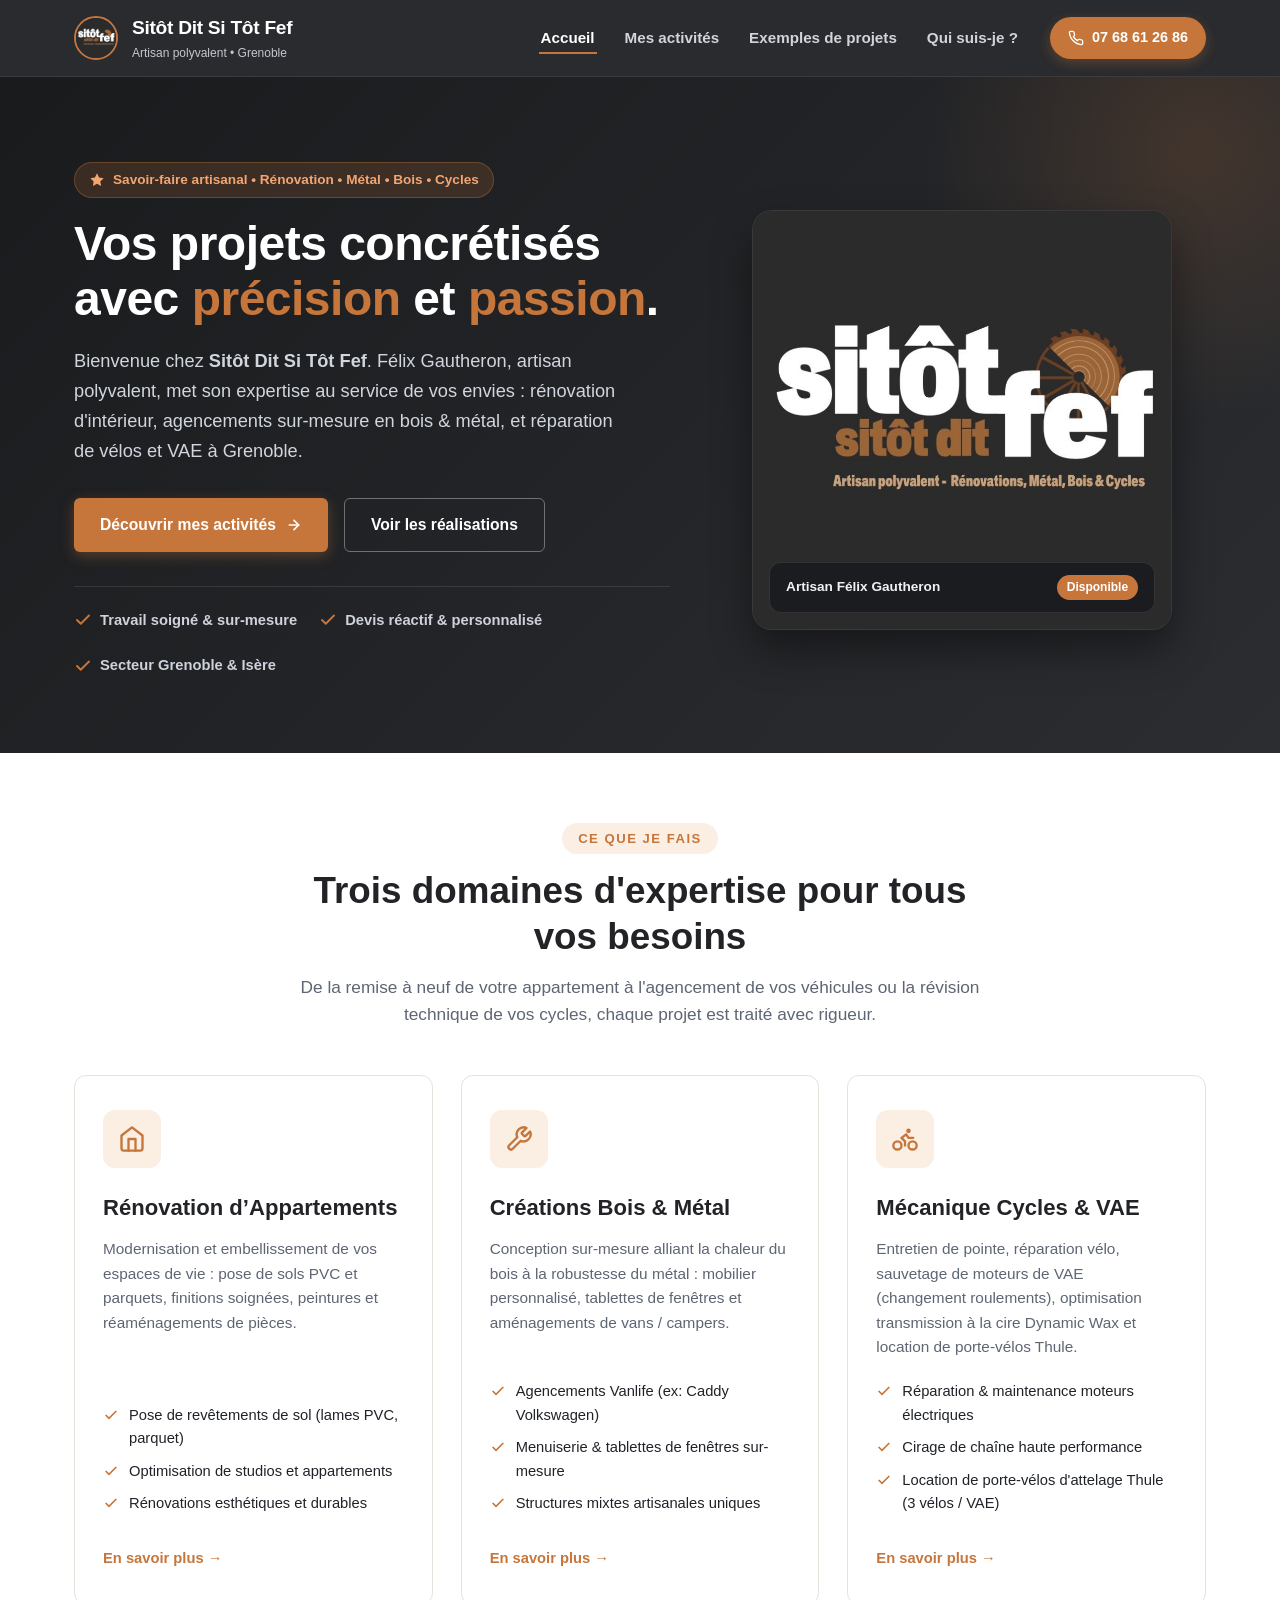
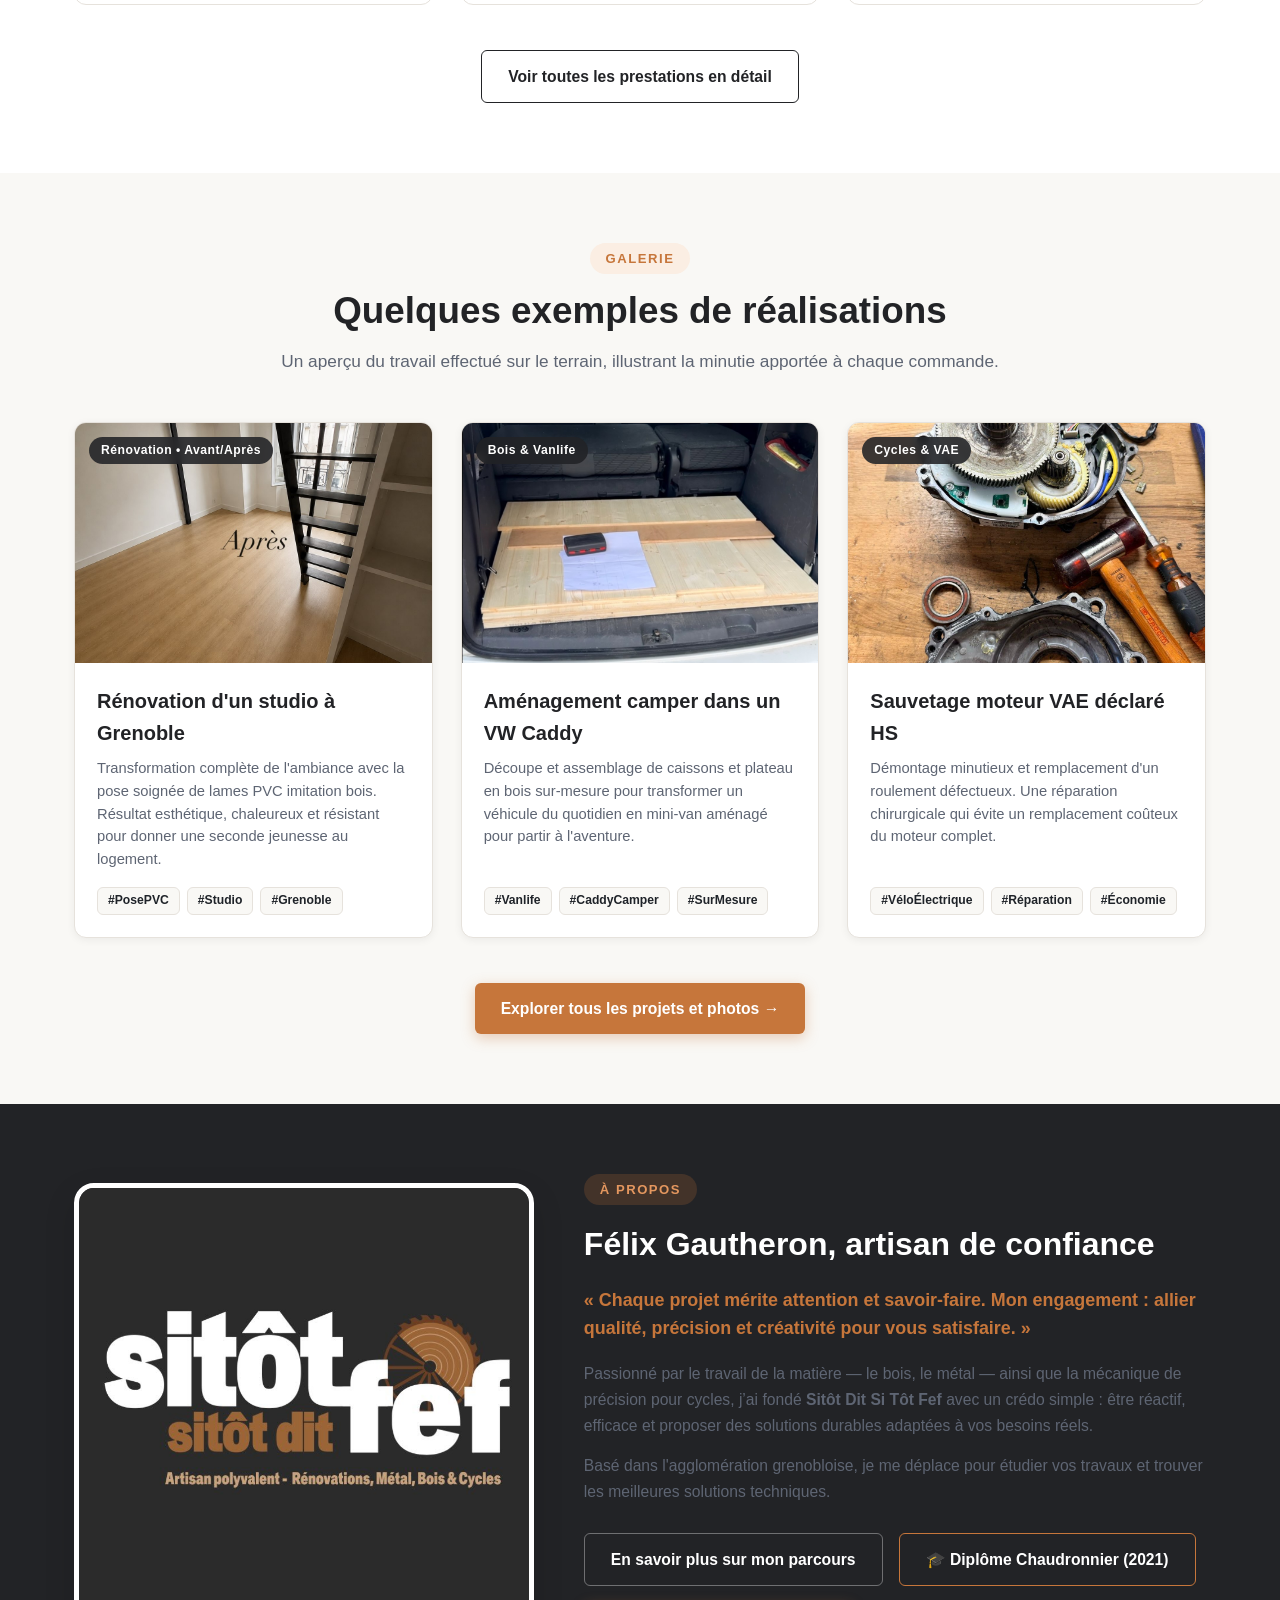
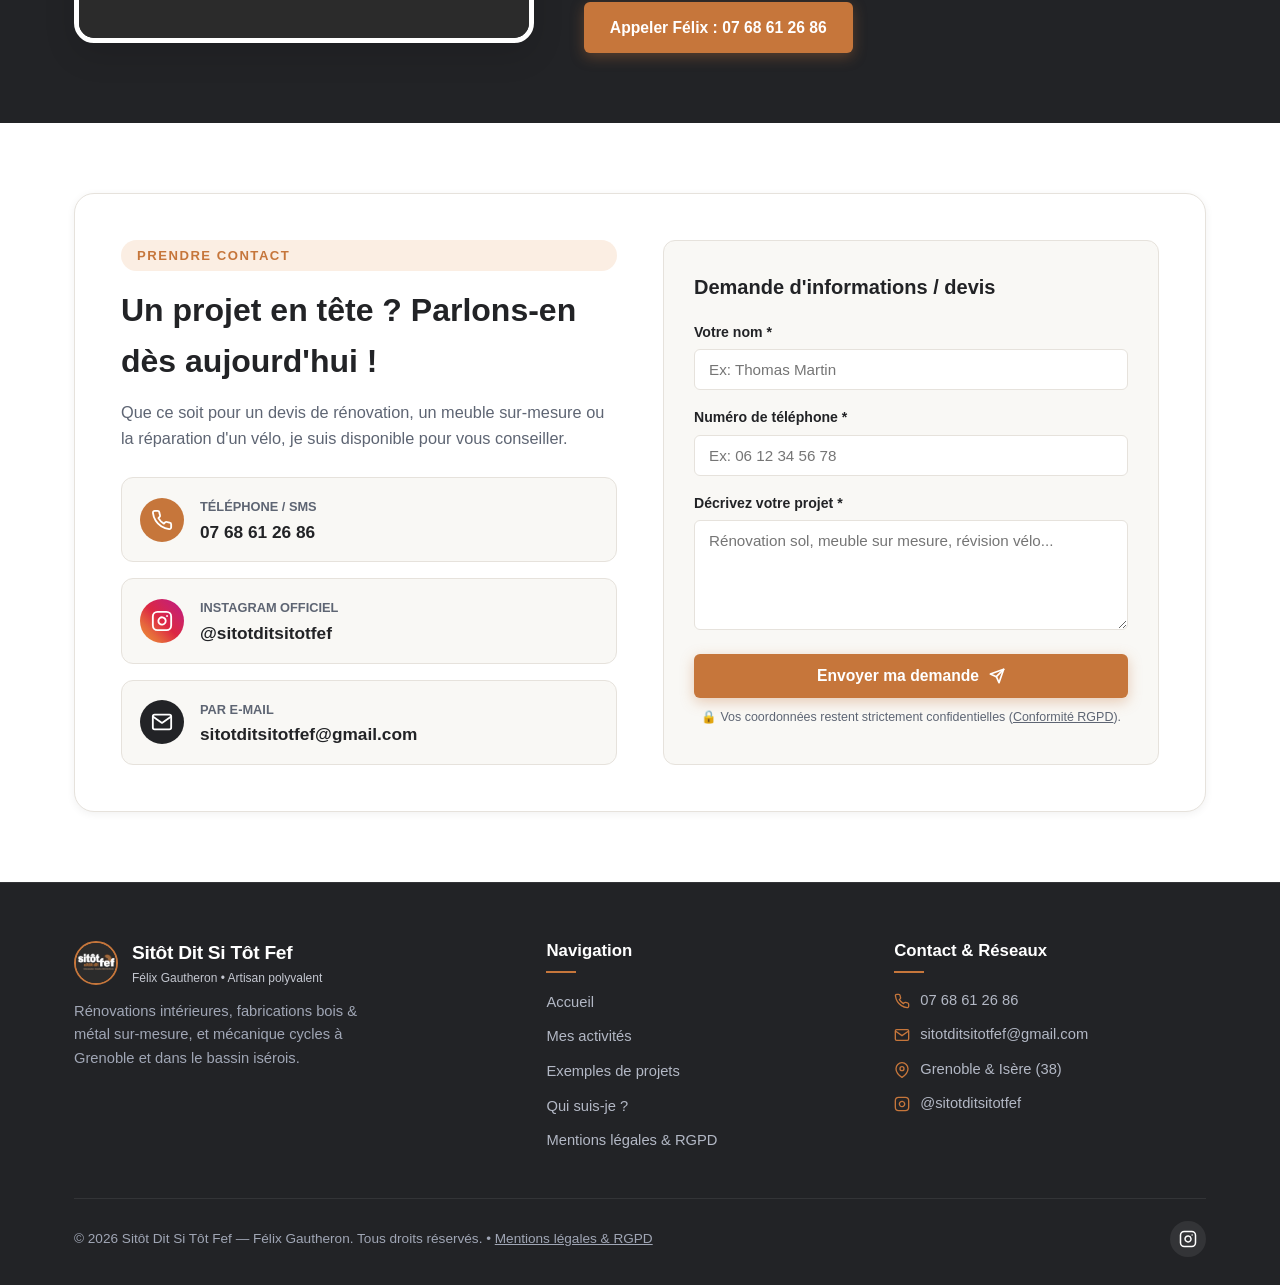
==== commit 71f4b987: "Mise à jour photo moteur vélo et correction de l'affichage mobile des activités" ====
--- a/index.html
+++ b/index.html
@@ -296,7 +296,7 @@
         <!-- Projet 3 -->
         <article class="project-card" data-category="cycles">
           <div class="project-img-container">
-            <img src="images/projet-moteur-vae.jpg" alt="Sauvetage d'un moteur de vélo électrique" class="project-img">
+            <img src="images/photo%20moteur%20velo.jpeg" alt="Sauvetage d'un moteur de vélo électrique" class="project-img">
             <span class="project-category-badge">Cycles & VAE</span>
             <div class="zoom-overlay">
               <svg viewBox="0 0 24 24" fill="none" stroke="currentColor" stroke-width="2">
--- a/style.css
+++ b/style.css
@@ -577,6 +577,67 @@
 }
 
 /* ==========================================================================
+   PAGE ACTIVITÉS
+   ========================================================================== */
+
+.activity-item {
+  margin-bottom: 70px;
+  scroll-margin-top: 100px;
+}
+
+.activity-block {
+  display: grid;
+  grid-template-columns: 1fr 1fr;
+  gap: 40px;
+  align-items: center;
+}
+
+.activity-content h2 {
+  font-size: 2rem;
+  font-weight: 800;
+  color: var(--color-primary);
+  margin-bottom: 16px;
+}
+
+.activity-desc {
+  color: var(--color-text-muted);
+  font-size: 1.05rem;
+  margin-bottom: 20px;
+  line-height: 1.65;
+}
+
+.activity-actions {
+  display: flex;
+  gap: 14px;
+  flex-wrap: wrap;
+}
+
+.activity-media {
+  border-radius: var(--radius-md);
+  overflow: hidden;
+  box-shadow: var(--shadow-md);
+  border: 1px solid var(--color-border);
+  background-color: #222326;
+  width: 100%;
+}
+
+.activity-img {
+  width: 100%;
+  height: 360px;
+  object-fit: cover;
+  display: block;
+}
+
+@media (min-width: 993px) {
+  .activity-block.reverse .activity-content {
+    order: 2;
+  }
+  .activity-block.reverse .activity-media {
+    order: 1;
+  }
+}
+
+/* ==========================================================================
    PROJETS & GALLERY
    ========================================================================== */
 
@@ -1377,6 +1438,20 @@
   
   .footer-grid {
     grid-template-columns: 1fr 1fr;
+  }
+
+  .activity-block {
+    grid-template-columns: 1fr;
+    gap: 32px;
+  }
+
+  .activity-block .activity-content,
+  .activity-block .activity-media {
+    order: unset !important;
+  }
+
+  .activity-img {
+    height: 300px;
   }
 }
 
@@ -1503,9 +1578,32 @@
   box-shadow: 0 2px 8px rgba(198, 118, 59, 0.4);
 }
 @media (max-width: 768px) {
+  .activity-item {
+    margin-bottom: 50px;
+  }
+  .activity-block {
+    grid-template-columns: 1fr !important;
+    gap: 22px;
+  }
+  .activity-content h2 {
+    font-size: 1.6rem;
+  }
+  .activity-img {
+    width: 100%;
+    height: 240px;
+    object-fit: cover;
+  }
+  .projects-grid {
+    grid-template-columns: 1fr;
+    gap: 20px;
+  }
   .projects-grid .project-card[style*="grid-column: span 2"] {
     grid-column: span 1 !important;
   }
+  .cards-grid {
+    grid-template-columns: 1fr;
+    gap: 20px;
+  }
   .before-after-grid {
     grid-template-columns: 1fr;
   }
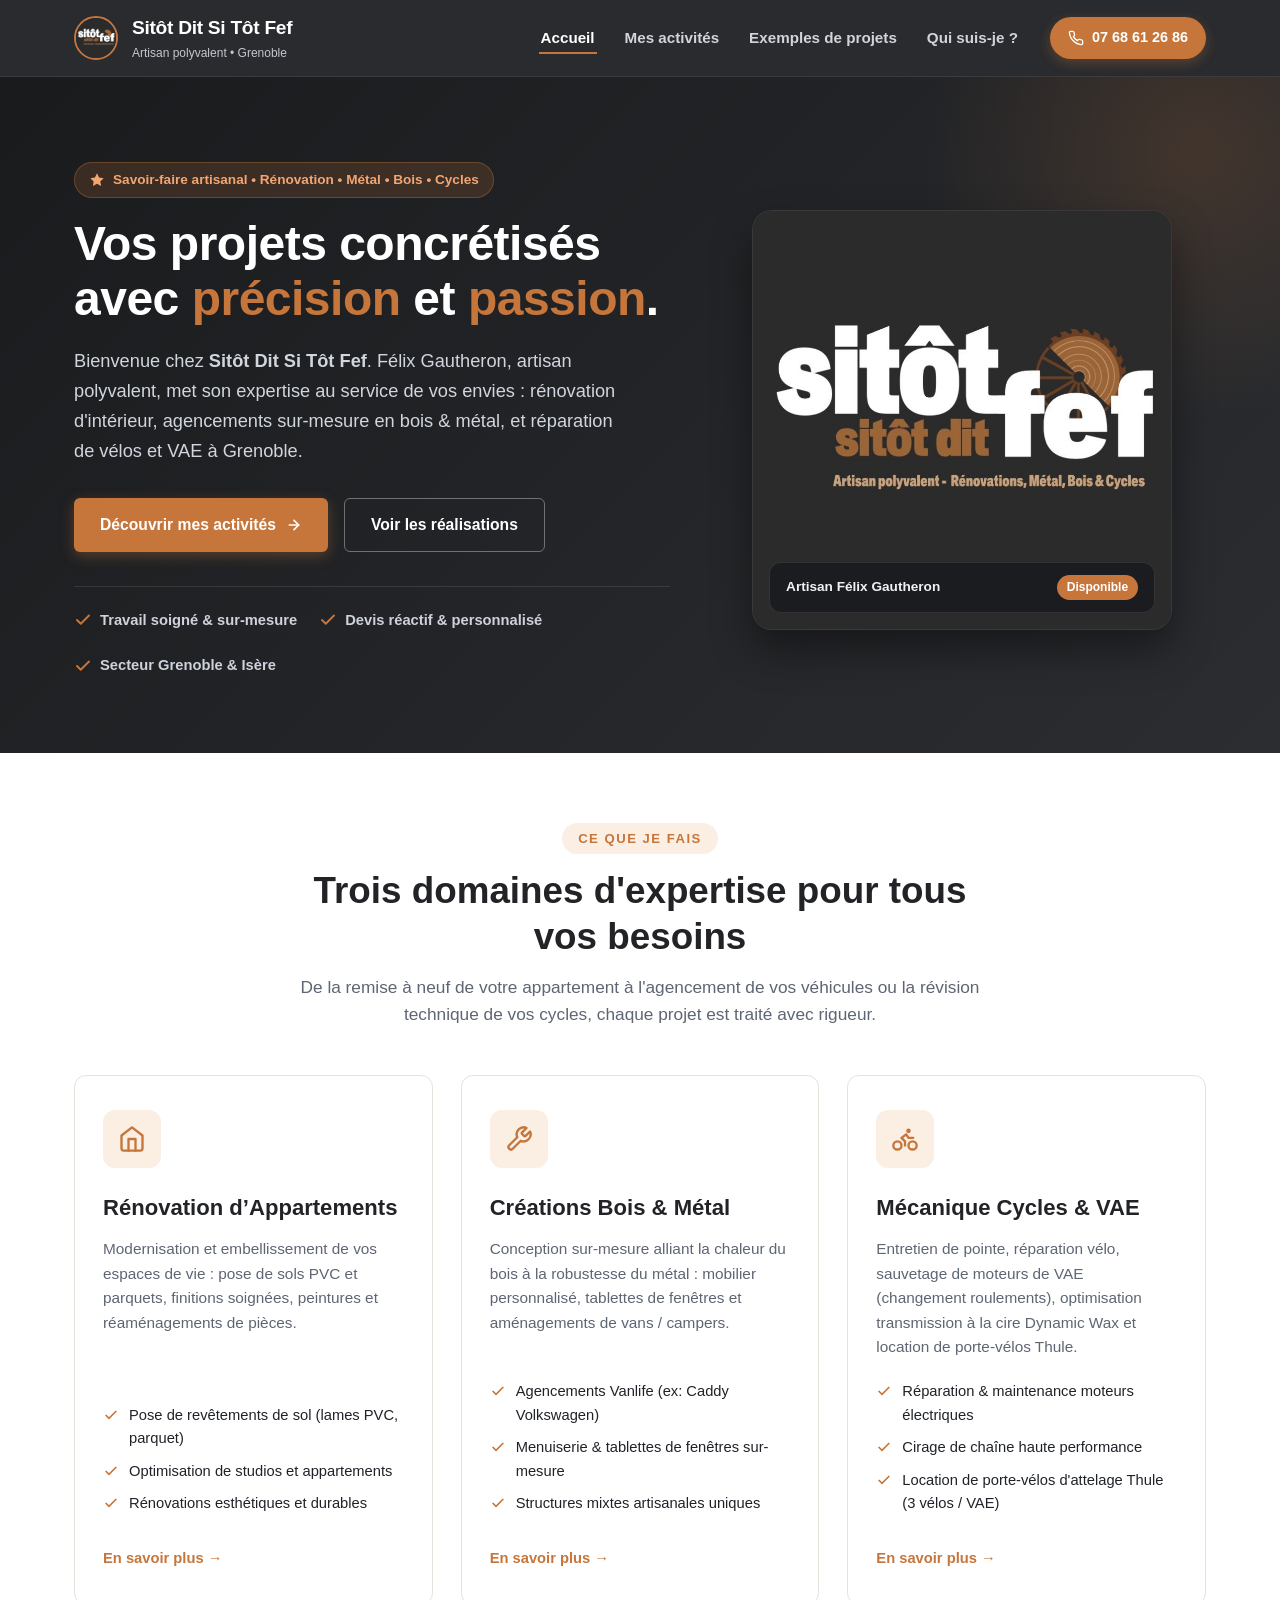
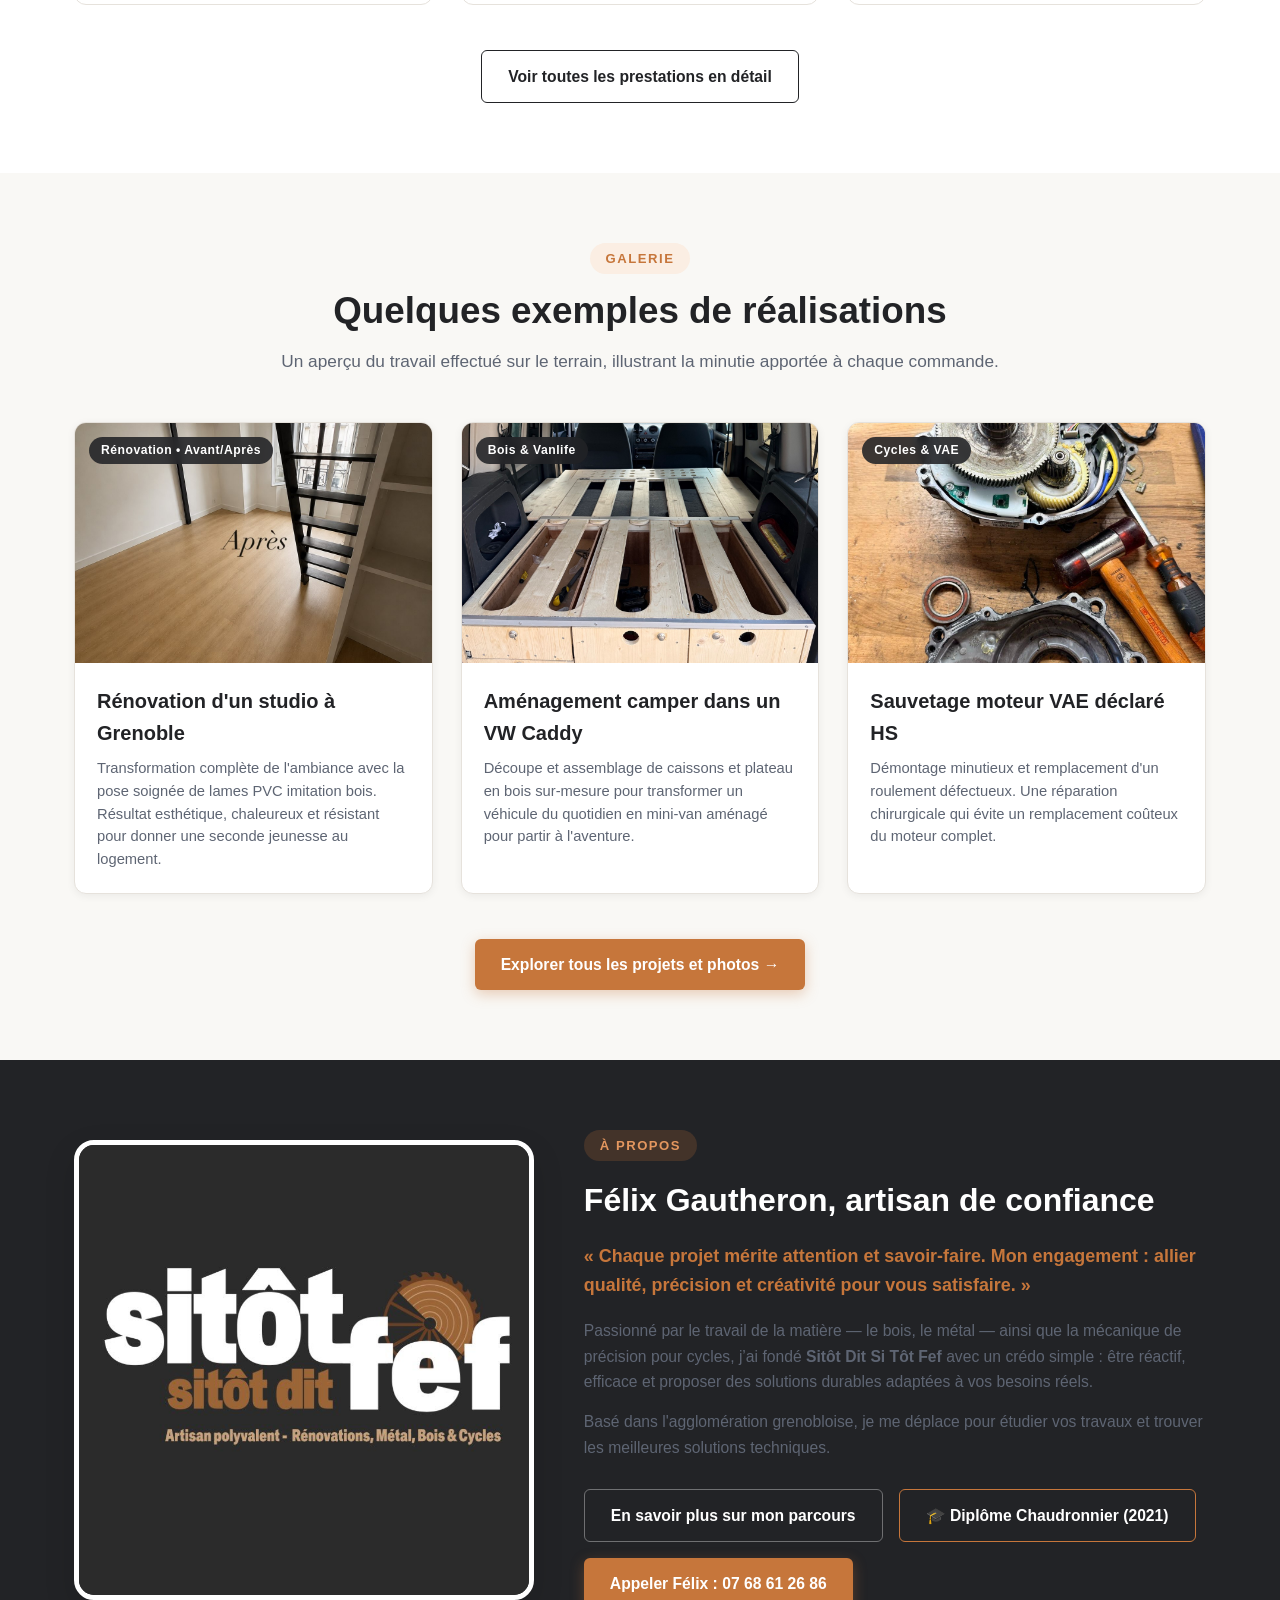
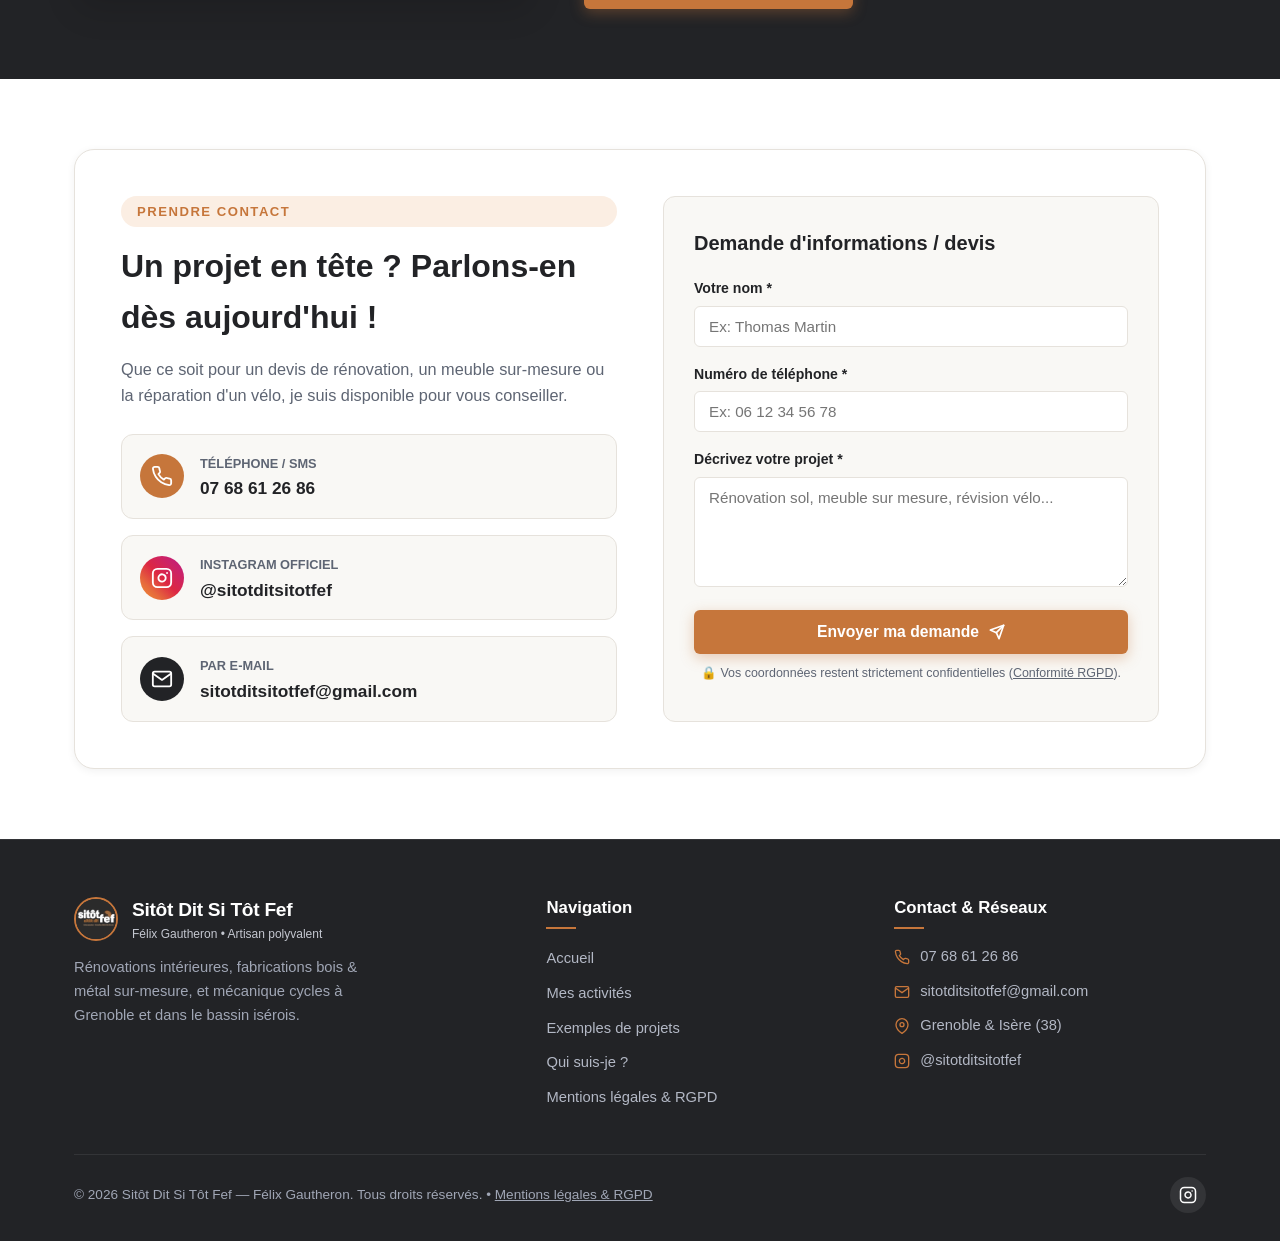
==== commit e04e9473: "Suppression de tous les hashtags sur les cartes de projets" ====
--- a/index.html
+++ b/index.html
@@ -18,6 +18,14 @@
           <span class="brand-name">Sitôt Dit Si Tôt Fef</span>
           <span class="brand-tagline">Artisan polyvalent &bull; Grenoble</span>
         </div>
+      </a>
+
+      <!-- Bouton appel direct mobile (à droite de Sitôt Dit Si Tôt Fef) -->
+      <a href="tel:0768612686" class="header-phone-mobile" aria-label="Téléphoner au 07 68 61 26 86">
+        <svg viewBox="0 0 24 24" fill="none" stroke="currentColor" stroke-width="2.2" stroke-linecap="round" stroke-linejoin="round">
+          <path d="M22 16.92v3a2 2 0 0 1-2.18 2 19.79 19.79 0 0 1-8.63-3.07 19.5 19.5 0 0 1-6-6 19.79 19.79 0 0 1-3.07-8.67A2 2 0 0 1 4.11 2h3a2 2 0 0 1 2 1.72 12.84 12.84 0 0 0 .7 2.81 2 2 0 0 1-.45 2.11L8.09 9.91a16 16 0 0 0 6 6l1.27-1.27a2 2 0 0 1 2.11-.45 12.84 12.84 0 0 0 2.81.7A2 2 0 0 1 22 16.92z"></path>
+        </svg>
+        <span>07 68 61 26 86</span>
       </a>
 
       <!-- Menu burger mobile -->
@@ -258,11 +266,6 @@
             <p class="project-desc">
               Transformation complète de l'ambiance avec la pose soignée de lames PVC imitation bois. Résultat esthétique, chaleureux et résistant pour donner une seconde jeunesse au logement.
             </p>
-            <div class="project-tags">
-              <span class="tag-item">#PosePVC</span>
-              <span class="tag-item">#Studio</span>
-              <span class="tag-item">#Grenoble</span>
-            </div>
           </div>
         </article>
 
@@ -285,11 +288,6 @@
             <p class="project-desc">
               Découpe et assemblage de caissons et plateau en bois sur-mesure pour transformer un véhicule du quotidien en mini-van aménagé pour partir à l'aventure.
             </p>
-            <div class="project-tags">
-              <span class="tag-item">#Vanlife</span>
-              <span class="tag-item">#CaddyCamper</span>
-              <span class="tag-item">#SurMesure</span>
-            </div>
           </div>
         </article>
 
@@ -312,11 +310,6 @@
             <p class="project-desc">
               Démontage minutieux et remplacement d'un roulement défectueux. Une réparation chirurgicale qui évite un remplacement coûteux du moteur complet.
             </p>
-            <div class="project-tags">
-              <span class="tag-item">#VéloÉlectrique</span>
-              <span class="tag-item">#Réparation</span>
-              <span class="tag-item">#Économie</span>
-            </div>
           </div>
         </article>
       </div>
--- a/style.css
+++ b/style.css
@@ -247,6 +247,10 @@
   transform: translateY(-1px);
 }
 
+.header-phone-mobile {
+  display: none;
+}
+
 .mobile-menu-btn {
   display: none;
   background: none;
@@ -628,6 +632,150 @@
   display: block;
 }
 
+.activity-before-after {
+  height: 360px;
+  width: 100%;
+}
+
+.activity-before-after .before-after-item {
+  height: 100%;
+}
+
+/* Carousel défilant Avant / Après */
+.before-after-carousel {
+  position: relative;
+  width: 100%;
+  height: 360px;
+  overflow: hidden;
+  background-color: #1a1b1d;
+  user-select: none;
+  touch-action: pan-y;
+}
+
+.carousel-track {
+  display: flex;
+  width: 100%;
+  height: 100%;
+  transition: transform 0.45s cubic-bezier(0.25, 1, 0.5, 1);
+}
+
+.carousel-slide {
+  position: relative;
+  flex: 0 0 100%;
+  width: 100%;
+  height: 100%;
+  overflow: hidden;
+}
+
+.carousel-slide img {
+  width: 100%;
+  height: 100%;
+  object-fit: cover;
+  display: block;
+}
+
+.carousel-badge {
+  position: absolute;
+  top: 14px;
+  left: 14px;
+  padding: 4px 12px;
+  border-radius: var(--radius-full);
+  font-size: 0.78rem;
+  font-weight: 700;
+  letter-spacing: 0.5px;
+  text-transform: uppercase;
+  backdrop-filter: blur(4px);
+  z-index: 3;
+}
+
+.carousel-badge.avant {
+  background: rgba(30, 32, 36, 0.85);
+  color: #ffffff;
+  border: 1px solid rgba(255, 255, 255, 0.2);
+}
+
+.carousel-badge.apres {
+  background: var(--color-accent);
+  color: #ffffff;
+  box-shadow: 0 2px 8px rgba(198, 118, 59, 0.4);
+}
+
+.carousel-btn {
+  position: absolute;
+  top: 50%;
+  transform: translateY(-50%);
+  width: 40px;
+  height: 40px;
+  border-radius: 50%;
+  background: rgba(26, 27, 30, 0.75);
+  backdrop-filter: blur(6px);
+  border: 1px solid rgba(255, 255, 255, 0.2);
+  color: #ffffff;
+  display: flex;
+  align-items: center;
+  justify-content: center;
+  cursor: pointer;
+  z-index: 5;
+  transition: var(--transition);
+  box-shadow: 0 4px 12px rgba(0, 0, 0, 0.4);
+}
+
+.carousel-btn svg {
+  width: 20px;
+  height: 20px;
+}
+
+.carousel-btn:hover {
+  background: var(--color-accent);
+  border-color: var(--color-accent);
+  color: #ffffff;
+  transform: translateY(-50%) scale(1.08);
+}
+
+.carousel-btn.prev {
+  left: 12px;
+}
+
+.carousel-btn.next {
+  right: 12px;
+}
+
+.carousel-pills {
+  position: absolute;
+  bottom: 14px;
+  right: 14px;
+  display: flex;
+  gap: 6px;
+  background: rgba(26, 27, 30, 0.85);
+  backdrop-filter: blur(8px);
+  padding: 4px;
+  border-radius: var(--radius-full);
+  border: 1px solid rgba(255, 255, 255, 0.15);
+  z-index: 5;
+}
+
+.carousel-pill {
+  border: none;
+  background: transparent;
+  color: #b0b5be;
+  font-size: 0.82rem;
+  font-weight: 700;
+  padding: 5px 14px;
+  border-radius: var(--radius-full);
+  cursor: pointer;
+  transition: var(--transition);
+}
+
+.carousel-pill:hover {
+  color: #ffffff;
+}
+
+.carousel-pill.active {
+  background: var(--color-accent);
+  color: #ffffff;
+  box-shadow: 0 2px 8px rgba(198, 118, 59, 0.4);
+}
+
 @media (min-width: 993px) {
   .activity-block.reverse .activity-content {
     order: 2;
@@ -762,7 +910,7 @@
   font-size: 0.92rem;
   color: var(--color-text-muted);
   line-height: 1.55;
-  margin-bottom: 16px;
+  margin-bottom: 0;
   flex-grow: 1;
 }
 
@@ -1450,7 +1598,9 @@
     order: unset !important;
   }
 
-  .activity-img {
+  .activity-img,
+  .activity-before-after,
+  .before-after-carousel {
     height: 300px;
   }
 }
@@ -1470,6 +1620,55 @@
   
   .main-nav {
     display: none;
+  }
+
+  .header-phone-mobile {
+    display: inline-flex;
+    align-items: center;
+    gap: 6px;
+    background-color: var(--color-accent);
+    color: #ffffff;
+    padding: 6px 11px;
+    border-radius: var(--radius-full);
+    font-size: 0.8rem;
+    font-weight: 700;
+    text-decoration: none;
+    white-space: nowrap;
+    box-shadow: 0 2px 8px rgba(198, 118, 59, 0.35);
+    flex-shrink: 0;
+    transition: var(--transition);
+    margin-left: auto;
+    margin-right: 6px;
+  }
+
+  .header-phone-mobile:hover,
+  .header-phone-mobile:active {
+    background-color: var(--color-accent-hover);
+    transform: translateY(-1px);
+  }
+
+  .header-phone-mobile svg {
+    width: 13px;
+    height: 13px;
+    flex-shrink: 0;
+  }
+
+  .brand-logo {
+    width: 38px;
+    height: 38px;
+  }
+
+  .brand-link {
+    gap: 10px;
+  }
+
+  .brand-name {
+    font-size: 1.05rem;
+    white-space: nowrap;
+  }
+
+  .brand-tagline {
+    font-size: 0.68rem;
   }
   
   .mobile-menu-btn {
@@ -1577,6 +1776,203 @@
   color: #ffffff;
   box-shadow: 0 2px 8px rgba(198, 118, 59, 0.4);
 }
+
+/* ==========================================================================
+   IMAGE COMPARISON SLIDER (EFFET GLISSER AVANT / APRÈS)
+   ========================================================================== */
+
+.image-comparison {
+  --position: 50%;
+  position: relative;
+  width: 100%;
+  height: 270px;
+  overflow: hidden;
+  background-color: #1a1b1d;
+  user-select: none;
+  -webkit-user-select: none;
+  touch-action: pan-y;
+  cursor: ew-resize;
+}
+
+.image-comparison .comparison-img {
+  position: absolute;
+  top: 0;
+  left: 0;
+  width: 100%;
+  height: 100%;
+  object-fit: cover;
+  object-position: center 62%;
+  pointer-events: none;
+  display: block;
+}
+
+.image-comparison .comparison-overlay {
+  position: absolute;
+  inset: 0;
+  width: 100%;
+  height: 100%;
+  clip-path: inset(0 calc(100% - var(--position, 50%)) 0 0);
+  pointer-events: none;
+  transition: clip-path 0.35s cubic-bezier(0.2, 0.9, 0.3, 1);
+}
+
+.image-comparison.dragging .comparison-overlay,
+.image-comparison.dragging .comparison-handle {
+  transition: none !important;
+}
+
+.image-comparison .comparison-handle {
+  position: absolute;
+  top: 0;
+  bottom: 0;
+  left: var(--position, 50%);
+  transform: translateX(-50%);
+  width: 3px;
+  background: #ffffff;
+  pointer-events: none;
+  z-index: 6;
+  box-shadow: 0 0 10px rgba(0, 0, 0, 0.6);
+  transition: left 0.35s cubic-bezier(0.2, 0.9, 0.3, 1);
+}
+
+.image-comparison .handle-circle {
+  position: absolute;
+  top: 50%;
+  left: 50%;
+  transform: translate(-50%, -50%);
+  width: 38px;
+  height: 38px;
+  border-radius: 50%;
+  background: rgba(255, 255, 255, 0.95);
+  backdrop-filter: blur(4px);
+  box-shadow: 0 3px 12px rgba(0, 0, 0, 0.45);
+  display: flex;
+  align-items: center;
+  justify-content: center;
+  gap: 2px;
+  color: var(--color-primary);
+  border: 2px solid var(--color-accent);
+  transition: transform 0.2s ease, background 0.2s ease;
+}
+
+.image-comparison:hover .handle-circle {
+  transform: translate(-50%, -50%) scale(1.08);
+  background: #ffffff;
+}
+
+.image-comparison.dragging .handle-circle {
+  transform: translate(-50%, -50%) scale(1.12);
+  background: var(--color-accent);
+  color: #ffffff;
+  border-color: #ffffff;
+}
+
+.image-comparison .handle-circle svg {
+  width: 14px;
+  height: 14px;
+}
+
+.comparison-hint {
+  position: absolute;
+  top: 14px;
+  right: 52px;
+  background: rgba(26, 27, 30, 0.85);
+  color: #ffffff;
+  padding: 4px 10px;
+  border-radius: var(--radius-full);
+  font-size: 0.74rem;
+  font-weight: 700;
+  letter-spacing: 0.4px;
+  display: flex;
+  align-items: center;
+  gap: 4px;
+  backdrop-filter: blur(6px);
+  border: 1px solid rgba(255, 255, 255, 0.18);
+  z-index: 5;
+  pointer-events: none;
+  animation: hintPulse 2.5s infinite;
+}
+
+.comparison-hint svg {
+  width: 11px;
+  height: 11px;
+}
+
+@keyframes hintPulse {
+  0%, 100% { opacity: 0.9; }
+  50% { opacity: 0.55; }
+}
+
+.comparison-badge {
+  position: absolute;
+  bottom: 12px;
+  padding: 4px 12px;
+  border-radius: var(--radius-full);
+  font-size: 0.74rem;
+  font-weight: 800;
+  letter-spacing: 0.5px;
+  text-transform: uppercase;
+  color: #ffffff;
+  backdrop-filter: blur(6px);
+  z-index: 5;
+  cursor: pointer;
+  border: 1px solid rgba(255, 255, 255, 0.2);
+  transition: var(--transition);
+  font-family: inherit;
+}
+
+.comparison-badge.left {
+  left: 12px;
+  background: rgba(30, 32, 36, 0.88);
+}
+
+.comparison-badge.left:hover {
+  background: rgba(45, 48, 54, 0.95);
+  transform: translateY(-2px);
+}
+
+.comparison-badge.right {
+  right: 12px;
+  background: var(--color-accent);
+  box-shadow: 0 2px 8px rgba(198, 118, 59, 0.4);
+  border-color: rgba(255, 255, 255, 0.3);
+}
+
+.comparison-badge.right:hover {
+  background: #b56730;
+  transform: translateY(-2px);
+}
+
+.comparison-zoom-btn {
+  position: absolute;
+  top: 14px;
+  right: 14px;
+  width: 30px;
+  height: 30px;
+  border-radius: 50%;
+  background: rgba(26, 27, 30, 0.8);
+  backdrop-filter: blur(4px);
+  border: 1px solid rgba(255, 255, 255, 0.2);
+  color: #ffffff;
+  display: flex;
+  align-items: center;
+  justify-content: center;
+  cursor: pointer;
+  z-index: 7;
+  transition: var(--transition);
+}
+
+.comparison-zoom-btn:hover {
+  background: var(--color-accent);
+  border-color: var(--color-accent);
+  transform: scale(1.1);
+}
+
+.comparison-zoom-btn svg {
+  width: 14px;
+  height: 14px;
+}
+
 @media (max-width: 768px) {
   .activity-item {
     margin-bottom: 50px;
@@ -1588,10 +1984,33 @@
   .activity-content h2 {
     font-size: 1.6rem;
   }
-  .activity-img {
+  .activity-img,
+  .activity-before-after,
+  .before-after-carousel {
     width: 100%;
     height: 240px;
-    object-fit: cover;
+  }
+  .carousel-btn {
+    width: 34px;
+    height: 34px;
+  }
+  .carousel-btn svg {
+    width: 16px;
+    height: 16px;
+  }
+  .carousel-btn.prev {
+    left: 8px;
+  }
+  .carousel-btn.next {
+    right: 8px;
+  }
+  .carousel-pills {
+    bottom: 10px;
+    right: 10px;
+  }
+  .carousel-pill {
+    font-size: 0.75rem;
+    padding: 4px 10px;
   }
   .projects-grid {
     grid-template-columns: 1fr;
@@ -1605,9 +2024,49 @@
     gap: 20px;
   }
   .before-after-grid {
-    grid-template-columns: 1fr;
+    grid-template-columns: 1fr 1fr;
+    gap: 6px;
+    padding: 3px;
   }
   .before-after-item {
-    height: 200px;
-  }
-}
+    height: 220px;
+  }
+  .image-comparison {
+    height: 250px;
+  }
+  .comparison-hint {
+    font-size: 0.68rem;
+    padding: 3px 8px;
+    right: 48px;
+  }
+  .comparison-badge {
+    font-size: 0.68rem;
+    padding: 3px 10px;
+  }
+}
+
+@media (max-width: 480px) {
+  .nav-container {
+    padding: 0 10px;
+  }
+
+  .brand-name {
+    font-size: 0.95rem;
+  }
+
+  .brand-tagline {
+    display: none;
+  }
+
+  .header-phone-mobile {
+    padding: 5px 9px;
+    font-size: 0.74rem;
+    gap: 4px;
+    margin-right: 2px;
+  }
+
+  .header-phone-mobile svg {
+    width: 12px;
+    height: 12px;
+  }
+}
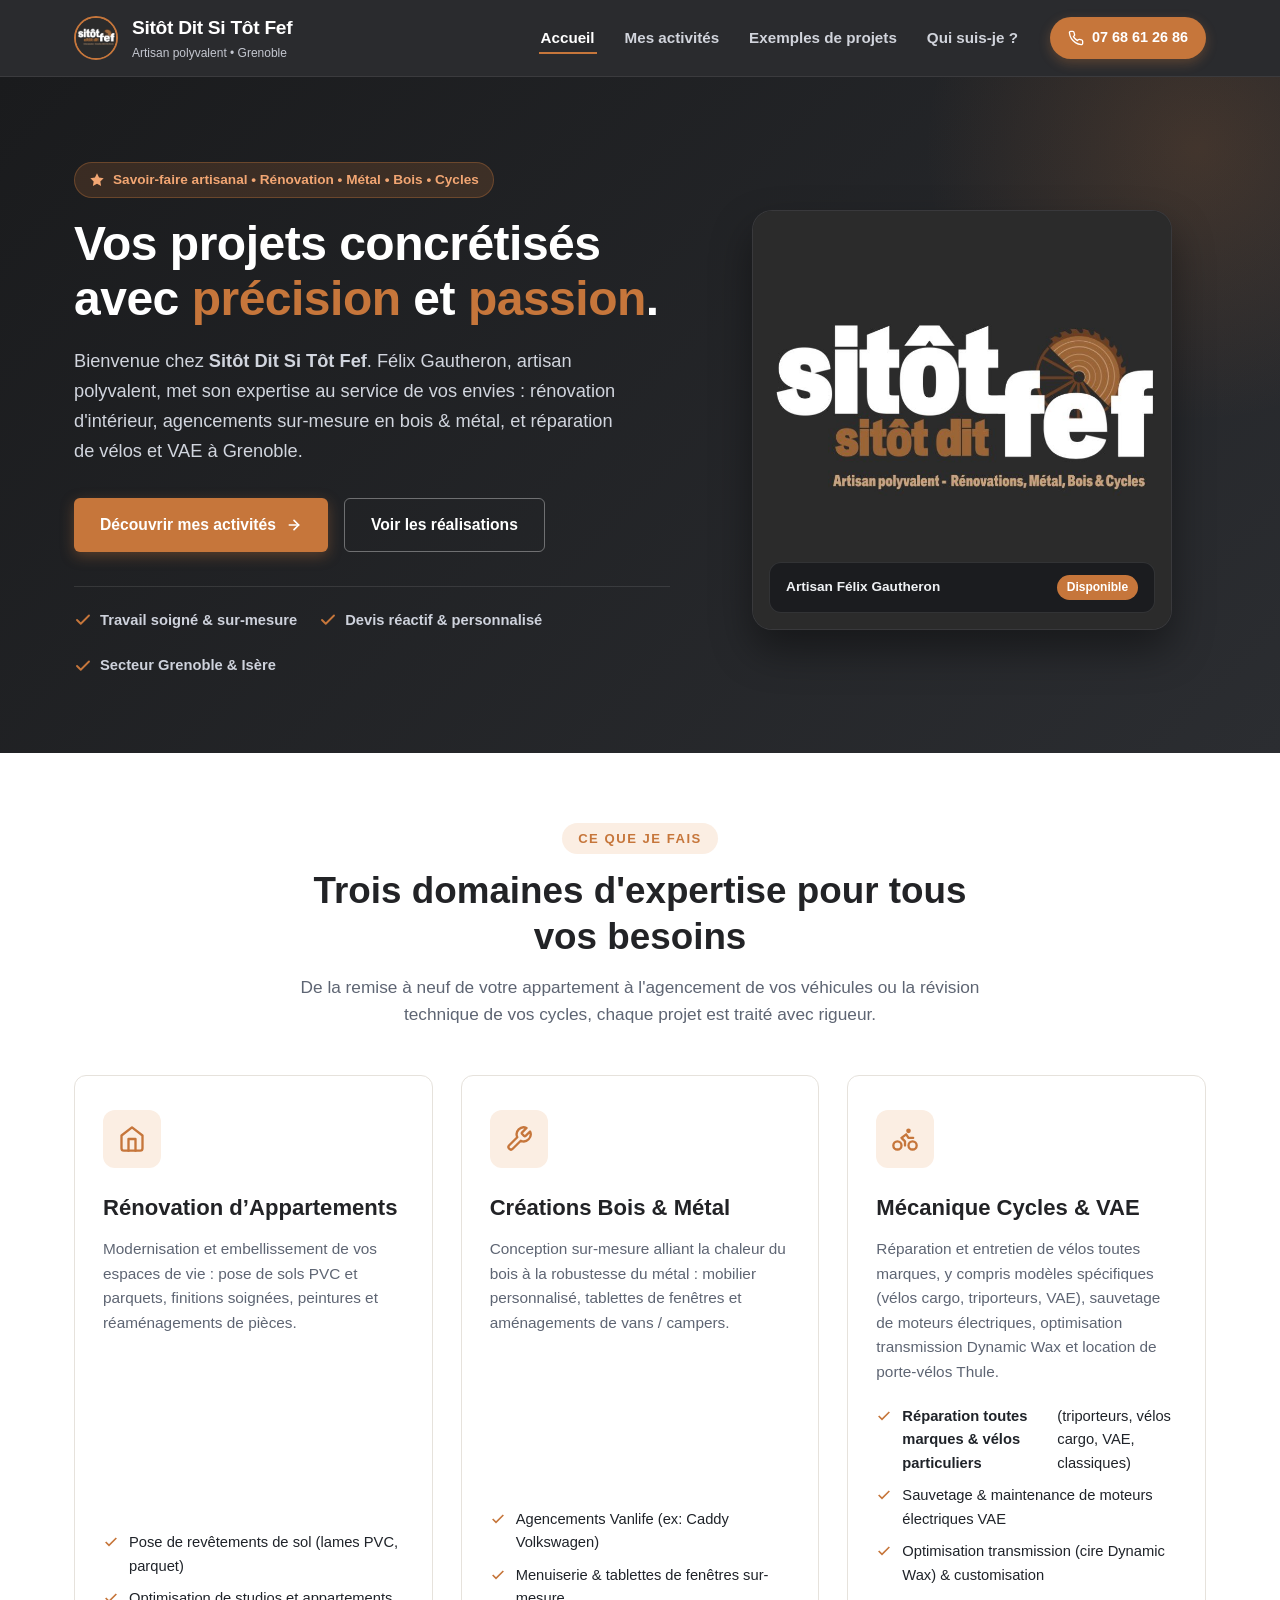
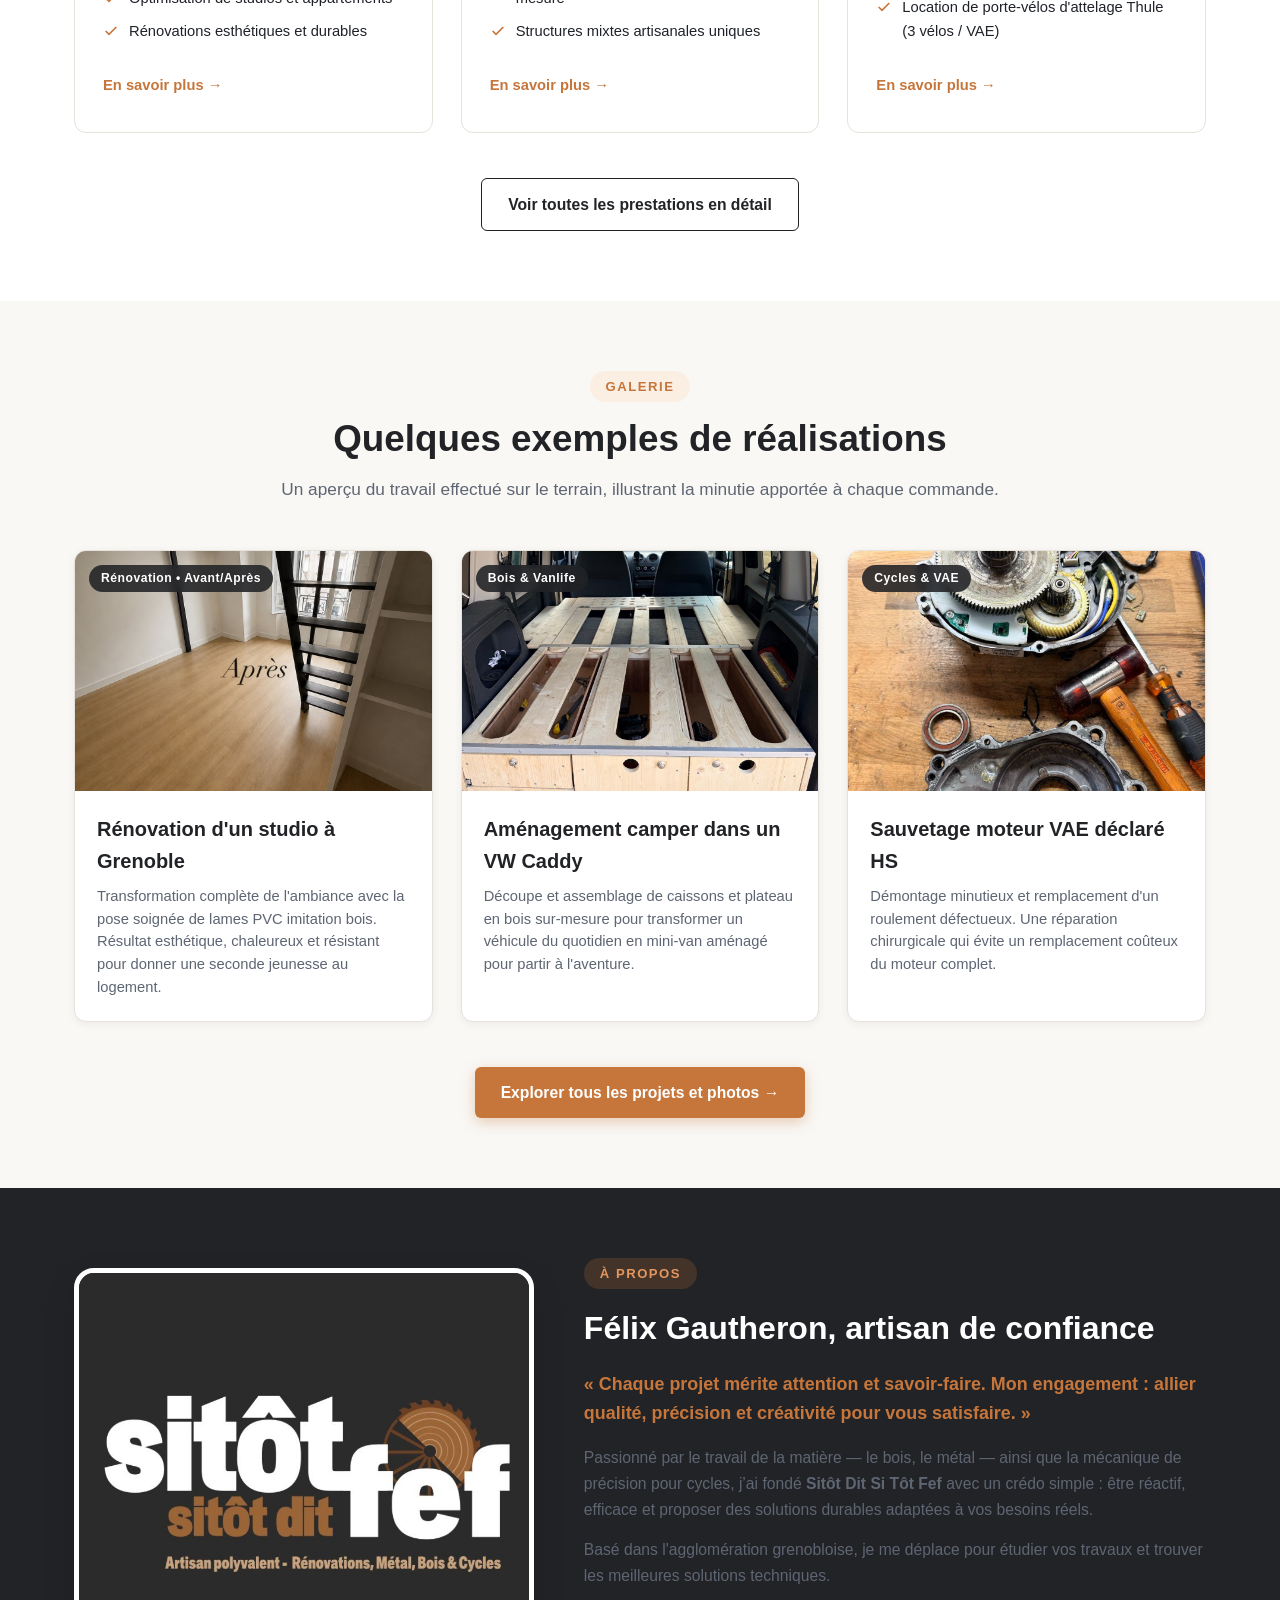
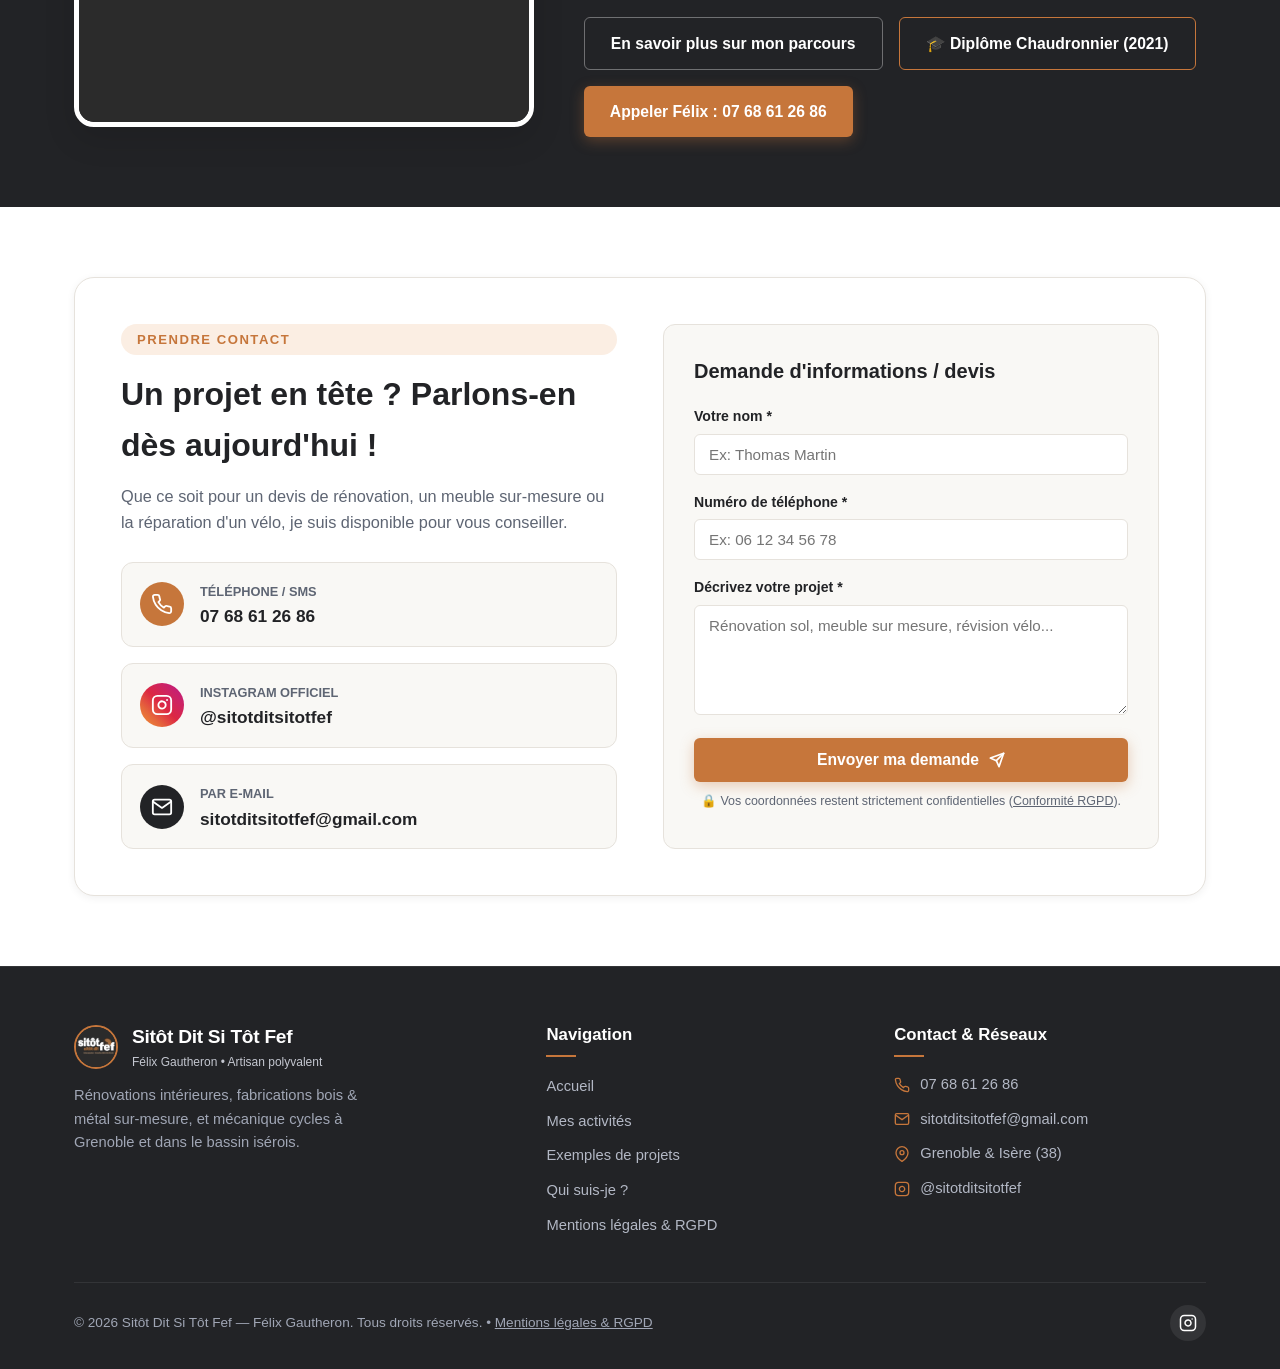
==== commit e558bc41: "Mise en avant de la réparation cycles toutes marques et vélos particuliers (cargos, triporteurs)" ====
--- a/index.html
+++ b/index.html
@@ -205,16 +205,20 @@
           </div>
           <h3 class="service-title">Mécanique Cycles & VAE</h3>
           <p class="service-text">
-            Entretien de pointe, réparation vélo, sauvetage de moteurs de VAE (changement roulements), optimisation transmission à la cire Dynamic Wax et location de porte-vélos Thule.
+            Réparation et entretien de vélos toutes marques, y compris modèles spécifiques (vélos cargo, triporteurs, VAE), sauvetage de moteurs électriques, optimisation transmission Dynamic Wax et location de porte-vélos Thule.
           </p>
           <ul class="service-list">
             <li class="service-list-item">
               <svg viewBox="0 0 24 24" fill="none" stroke="currentColor" stroke-width="2.5"><polyline points="20 6 9 17 4 12"></polyline></svg>
-              Réparation & maintenance moteurs électriques
-            </li>
-            <li class="service-list-item">
-              <svg viewBox="0 0 24 24" fill="none" stroke="currentColor" stroke-width="2.5"><polyline points="20 6 9 17 4 12"></polyline></svg>
-              Cirage de chaîne haute performance
+              <strong>Réparation toutes marques & vélos particuliers</strong> (triporteurs, vélos cargo, VAE, classiques)
+            </li>
+            <li class="service-list-item">
+              <svg viewBox="0 0 24 24" fill="none" stroke="currentColor" stroke-width="2.5"><polyline points="20 6 9 17 4 12"></polyline></svg>
+              Sauvetage & maintenance de moteurs électriques VAE
+            </li>
+            <li class="service-list-item">
+              <svg viewBox="0 0 24 24" fill="none" stroke="currentColor" stroke-width="2.5"><polyline points="20 6 9 17 4 12"></polyline></svg>
+              Optimisation transmission (cire Dynamic Wax) & customisation
             </li>
             <li class="service-list-item">
               <svg viewBox="0 0 24 24" fill="none" stroke="currentColor" stroke-width="2.5"><polyline points="20 6 9 17 4 12"></polyline></svg>
--- a/style.css
+++ b/style.css
@@ -1973,6 +1973,142 @@
   height: 14px;
 }
 
+/* ==========================================================================
+   PHOTO SWITCHER COMPONENT (Bouton pour alterner entre photos)
+   ========================================================================== */
+
+.photo-switcher {
+  position: relative;
+  height: 250px;
+  overflow: hidden;
+  background-color: #1a1b1d;
+  cursor: pointer;
+  user-select: none;
+}
+
+.photo-switcher .switcher-img {
+  position: absolute;
+  top: 0;
+  left: 0;
+  width: 100%;
+  height: 100%;
+  object-fit: cover;
+  opacity: 0;
+  visibility: hidden;
+  transition: opacity 0.35s ease, transform 0.4s ease, visibility 0.35s ease;
+  pointer-events: none;
+}
+
+.photo-switcher .switcher-img.active {
+  opacity: 1;
+  visibility: visible;
+  pointer-events: auto;
+  z-index: 1;
+}
+
+.project-card:hover .photo-switcher .switcher-img.active {
+  transform: scale(1.05);
+}
+
+.photo-switcher-badge {
+  position: absolute;
+  top: 14px;
+  right: 14px;
+  padding: 4px 12px;
+  border-radius: var(--radius-full);
+  font-size: 0.74rem;
+  font-weight: 700;
+  letter-spacing: 0.4px;
+  backdrop-filter: blur(8px);
+  background: rgba(26, 27, 30, 0.85);
+  color: #ffffff;
+  border: 1px solid rgba(255, 255, 255, 0.2);
+  z-index: 5;
+  transition: var(--transition);
+}
+
+.photo-switch-btn {
+  position: absolute;
+  bottom: 12px;
+  right: 12px;
+  display: inline-flex;
+  align-items: center;
+  gap: 8px;
+  background: rgba(24, 25, 28, 0.9);
+  color: #ffffff;
+  border: 1px solid rgba(255, 255, 255, 0.25);
+  border-radius: var(--radius-full);
+  padding: 7px 16px;
+  font-size: 0.8rem;
+  font-weight: 700;
+  letter-spacing: 0.3px;
+  cursor: pointer;
+  backdrop-filter: blur(8px);
+  box-shadow: 0 4px 14px rgba(0, 0, 0, 0.35);
+  transition: all 0.25s cubic-bezier(0.4, 0, 0.2, 1);
+  font-family: inherit;
+  z-index: 6;
+}
+
+.photo-switch-btn svg {
+  width: 15px;
+  height: 15px;
+  stroke: var(--color-accent);
+  transition: transform 0.3s ease;
+}
+
+.photo-switch-btn:hover {
+  background: var(--color-accent);
+  color: #ffffff;
+  border-color: var(--color-accent);
+  transform: translateY(-2px);
+  box-shadow: 0 6px 18px rgba(198, 118, 59, 0.45);
+}
+
+.photo-switch-btn:hover svg {
+  stroke: #ffffff;
+  transform: rotate(180deg);
+}
+
+.photo-switch-btn:active {
+  transform: translateY(0);
+}
+
+.photo-switcher-dots {
+  position: absolute;
+  bottom: 15px;
+  left: 14px;
+  display: flex;
+  gap: 6px;
+  z-index: 5;
+  background: rgba(26, 27, 30, 0.8);
+  padding: 5px 9px;
+  border-radius: var(--radius-full);
+  backdrop-filter: blur(6px);
+  border: 1px solid rgba(255, 255, 255, 0.15);
+}
+
+.switcher-dot {
+  width: 7px;
+  height: 7px;
+  border-radius: 50%;
+  background: rgba(255, 255, 255, 0.4);
+  border: none;
+  padding: 0;
+  cursor: pointer;
+  transition: all 0.25s ease;
+}
+
+.switcher-dot:hover {
+  background: rgba(255, 255, 255, 0.8);
+}
+
+.switcher-dot.active {
+  width: 18px;
+  border-radius: 4px;
+  background: var(--color-accent);
+}
+
 @media (max-width: 768px) {
   .activity-item {
     margin-bottom: 50px;
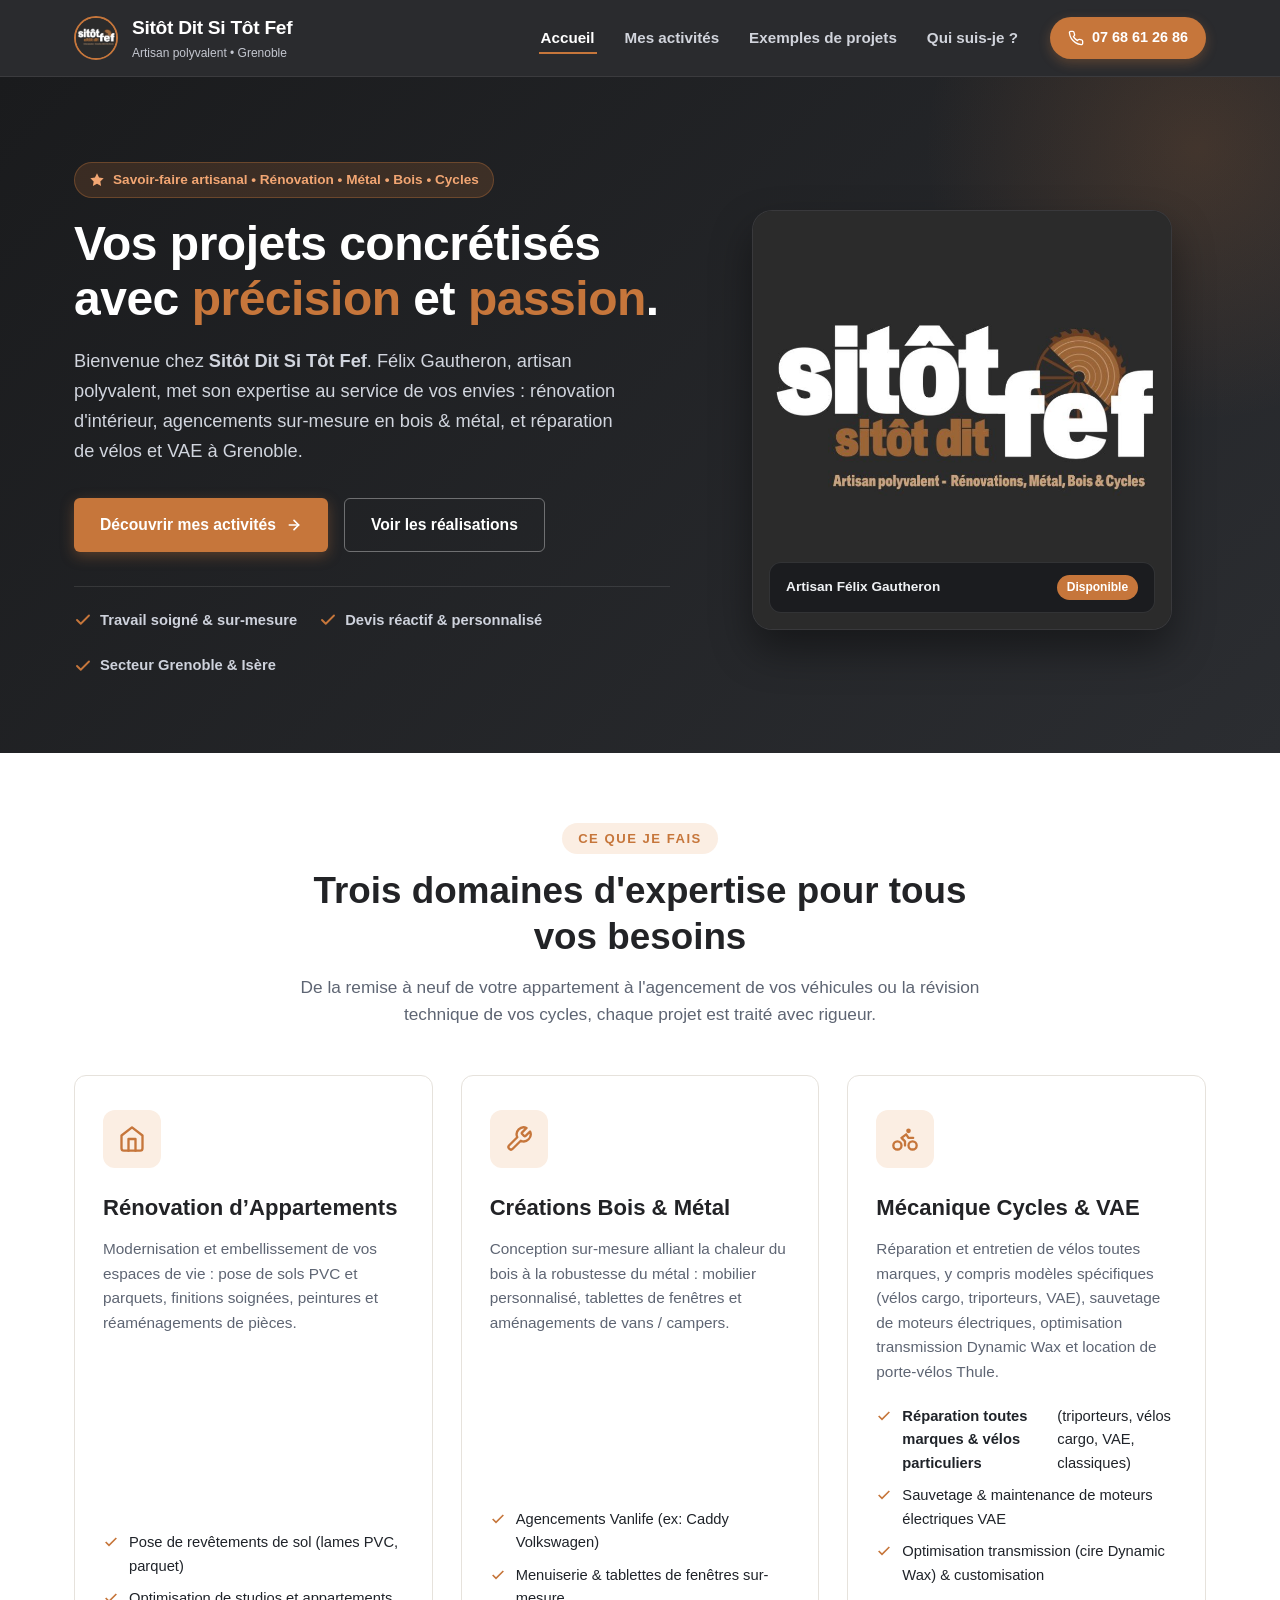
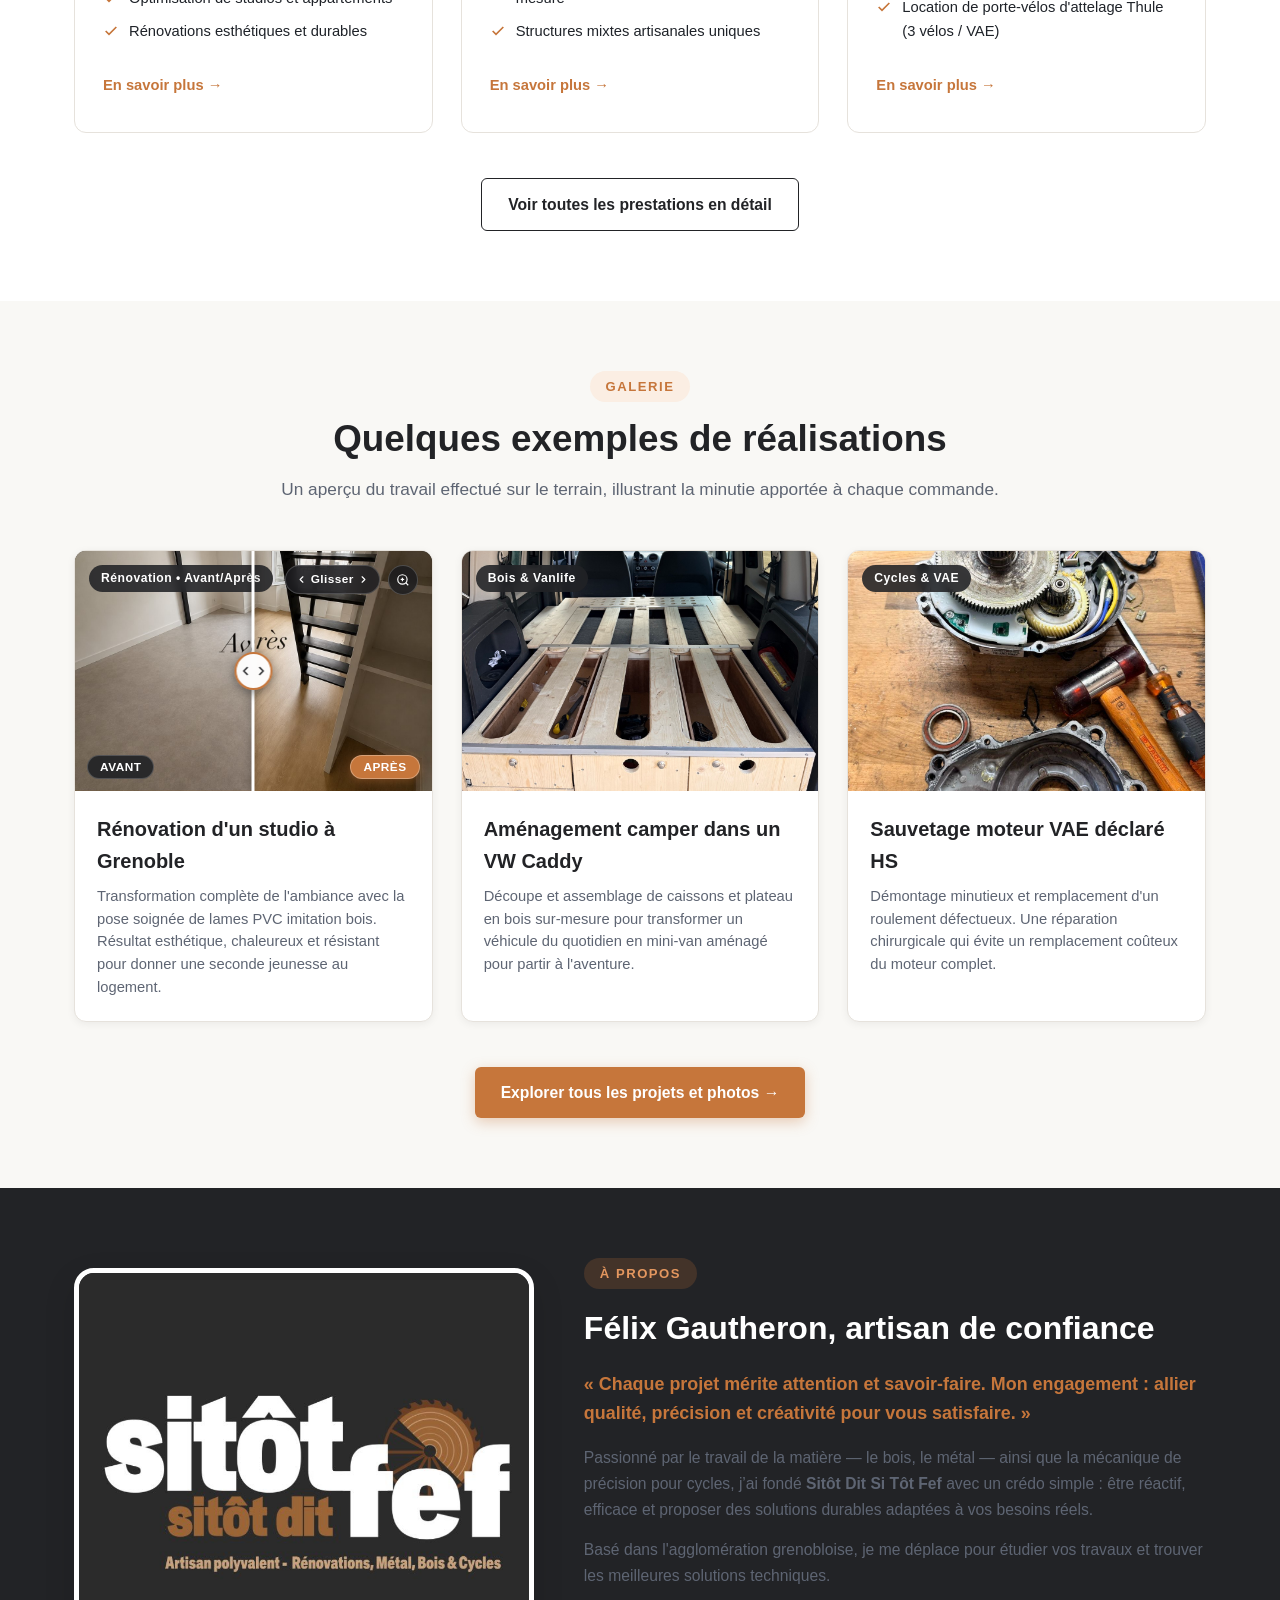
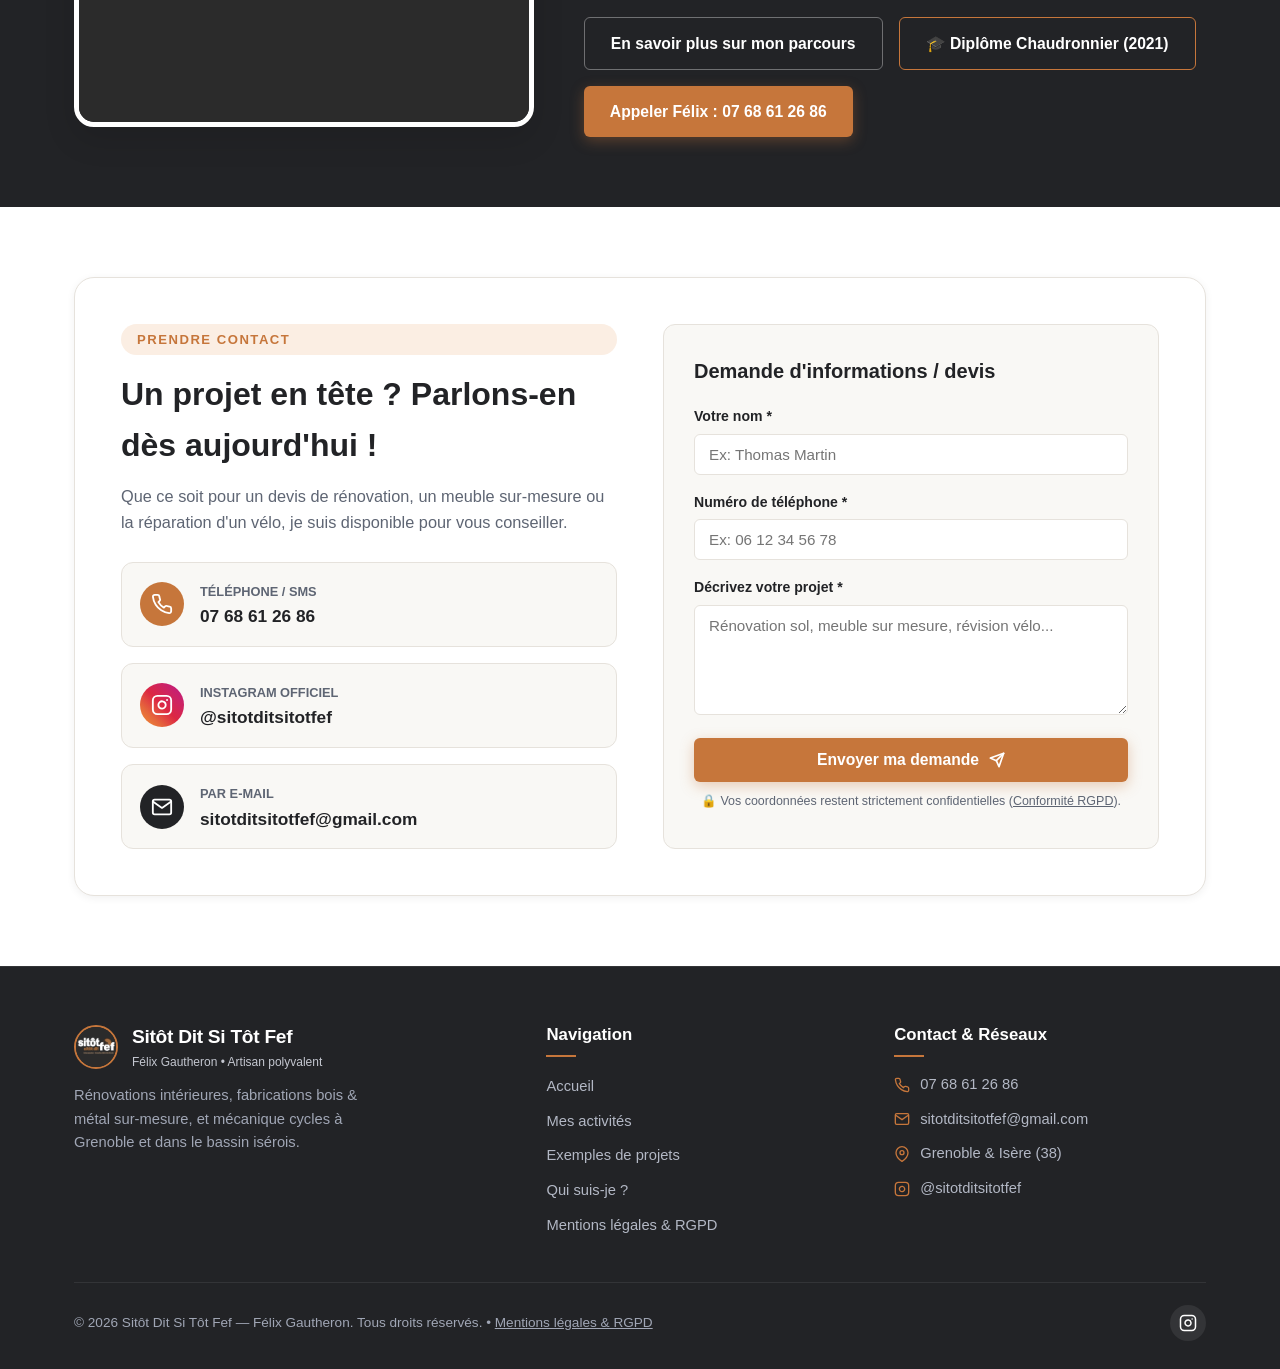
==== commit 4de65a2a: "Ajout du comparateur avant/après pour le studio et carrousel 2 photos pour la table basse" ====
--- a/index.html
+++ b/index.html
@@ -253,17 +253,54 @@
       <div class="projects-grid">
         <!-- Projet 1 -->
         <article class="project-card" data-category="renovation">
-          <div class="project-img-container">
-            <img src="images/projet-renovation-sol-apres.jpg" alt="Rénovation studio avec sol PVC imitation bois (après travaux)" class="project-img">
+          <div class="image-comparison" aria-label="Comparateur glisser : avant et après rénovation sol studio">
+            <!-- Image de base : Après travaux -->
+            <img src="images/projet-renovation-sol-apres.jpg" alt="Rénovation studio sol PVC - Après travaux" class="comparison-img comparison-img-base">
+
+            <!-- Image découpée (overlay) : Avant travaux -->
+            <div class="comparison-overlay">
+              <img src="images/projet-renovation-sol-avant.jpg" alt="Rénovation studio sol PVC - Avant travaux" class="comparison-img comparison-img-overlay">
+            </div>
+
+            <!-- Badge catégorie -->
             <span class="project-category-badge">Rénovation &bull; Avant/Après</span>
-            <div class="zoom-overlay">
+
+            <!-- Indicateur interactif Glisser -->
+            <div class="comparison-hint">
+              <svg viewBox="0 0 24 24" fill="none" stroke="currentColor" stroke-width="2.5" stroke-linecap="round" stroke-linejoin="round">
+                <polyline points="15 18 9 12 15 6"></polyline>
+              </svg>
+              <span>Glisser</span>
+              <svg viewBox="0 0 24 24" fill="none" stroke="currentColor" stroke-width="2.5" stroke-linecap="round" stroke-linejoin="round">
+                <polyline points="9 18 15 12 9 6"></polyline>
+              </svg>
+            </div>
+
+            <!-- Badges cliquables Avant / Après -->
+            <button type="button" class="comparison-badge left" data-target="100" title="Afficher avant travaux">Avant</button>
+            <button type="button" class="comparison-badge right" data-target="0" title="Afficher après travaux">Après</button>
+
+            <!-- Curseur central avec poignée -->
+            <div class="comparison-handle">
+              <div class="handle-circle">
+                <svg viewBox="0 0 24 24" fill="none" stroke="currentColor" stroke-width="2.5" stroke-linecap="round" stroke-linejoin="round">
+                  <polyline points="15 18 9 12 15 6"></polyline>
+                </svg>
+                <svg viewBox="0 0 24 24" fill="none" stroke="currentColor" stroke-width="2.5" stroke-linecap="round" stroke-linejoin="round">
+                  <polyline points="9 18 15 12 9 6"></polyline>
+                </svg>
+              </div>
+            </div>
+
+            <!-- Bouton loupe pour ouvrir la lightbox -->
+            <button type="button" class="comparison-zoom-btn" title="Agrandir la photo" aria-label="Agrandir la photo">
               <svg viewBox="0 0 24 24" fill="none" stroke="currentColor" stroke-width="2">
                 <circle cx="11" cy="11" r="8"></circle>
                 <line x1="21" y1="21" x2="16.65" y2="16.65"></line>
                 <line x1="11" y1="8" x2="11" y2="14"></line>
                 <line x1="8" y1="11" x2="14" y2="11"></line>
               </svg>
-            </div>
+            </button>
           </div>
           <div class="project-content">
             <h3 class="project-title">Rénovation d'un studio à Grenoble</h3>
@@ -530,13 +567,34 @@
   <!-- LIGHTBOX MODAL -->
   <div id="lightboxModal" class="lightbox-modal" role="dialog" aria-modal="true">
     <div class="lightbox-content">
-      <button id="lightboxClose" class="lightbox-close" aria-label="Fermer la vue grand format">&times;</button>
+      <button id="lightboxClose" class="lightbox-close" aria-label="Fermer la vue grand format" title="Fermer">&times;</button>
       <div class="lightbox-img-wrap">
         <img id="lightboxImg" src="" alt="">
+        <button type="button" id="lightboxPrev" class="lightbox-nav-btn lightbox-prev" aria-label="Photo précédente" title="Photo précédente">
+          <svg viewBox="0 0 24 24" fill="none" stroke="currentColor" stroke-width="2.5" stroke-linecap="round" stroke-linejoin="round">
+            <polyline points="15 18 9 12 15 6"></polyline>
+          </svg>
+        </button>
+        <button type="button" id="lightboxNext" class="lightbox-nav-btn lightbox-next" aria-label="Photo suivante" title="Photo suivante">
+          <svg viewBox="0 0 24 24" fill="none" stroke="currentColor" stroke-width="2.5" stroke-linecap="round" stroke-linejoin="round">
+            <polyline points="9 18 15 12 9 6"></polyline>
+          </svg>
+        </button>
       </div>
       <div class="lightbox-info">
-        <h4 id="lightboxTitle" class="lightbox-title"></h4>
+        <div class="lightbox-header-row">
+          <h4 id="lightboxTitle" class="lightbox-title"></h4>
+          <span id="lightboxCounter" class="lightbox-counter"></span>
+        </div>
         <p id="lightboxDesc" class="lightbox-desc"></p>
+        <div class="lightbox-actions" id="lightboxActions">
+          <button type="button" id="lightboxActionNext" class="btn btn-primary btn-sm lightbox-action-btn">
+            <span>Photo suivante</span>
+            <svg viewBox="0 0 24 24" width="16" height="16" fill="none" stroke="currentColor" stroke-width="2.5" stroke-linecap="round" stroke-linejoin="round">
+              <polyline points="9 18 15 12 9 6"></polyline>
+            </svg>
+          </button>
+        </div>
       </div>
     </div>
   </div>
--- a/style.css
+++ b/style.css
@@ -1498,6 +1498,7 @@
 }
 
 .lightbox-img-wrap {
+  position: relative;
   max-height: 72vh;
   display: flex;
   align-items: center;
@@ -1510,6 +1511,48 @@
   width: auto;
   max-width: 100%;
   object-fit: contain;
+  cursor: pointer;
+}
+
+.lightbox-nav-btn {
+  position: absolute;
+  top: 50%;
+  transform: translateY(-50%);
+  background: rgba(255, 255, 255, 0.16);
+  border: 1px solid rgba(255, 255, 255, 0.3);
+  color: #ffffff;
+  width: 44px;
+  height: 44px;
+  border-radius: var(--radius-full);
+  display: flex;
+  align-items: center;
+  justify-content: center;
+  cursor: pointer;
+  backdrop-filter: blur(8px);
+  transition: all 0.25s cubic-bezier(0.4, 0, 0.2, 1);
+  z-index: 8;
+  padding: 0;
+}
+
+.lightbox-nav-btn:hover {
+  background: var(--color-accent);
+  border-color: var(--color-accent);
+  color: #ffffff;
+  transform: translateY(-50%) scale(1.08);
+}
+
+.lightbox-nav-btn.lightbox-prev {
+  left: 16px;
+}
+
+.lightbox-nav-btn.lightbox-next {
+  right: 16px;
+}
+
+.lightbox-nav-btn svg {
+  width: 20px;
+  height: 20px;
+  stroke: currentColor;
 }
 
 .lightbox-info {
@@ -1518,37 +1561,100 @@
   background: #1e2023;
 }
 
+.lightbox-header-row {
+  display: flex;
+  align-items: center;
+  justify-content: space-between;
+  gap: 16px;
+  margin-bottom: 6px;
+}
+
+.lightbox-counter {
+  font-size: 0.8rem;
+  font-weight: 700;
+  color: var(--color-accent);
+  background: rgba(198, 118, 59, 0.15);
+  border: 1px solid rgba(198, 118, 59, 0.35);
+  padding: 3px 10px;
+  border-radius: var(--radius-full);
+  letter-spacing: 0.5px;
+  white-space: nowrap;
+}
+
 .lightbox-title {
-  font-size: 1.2rem;
+  font-size: 1.15rem;
   font-weight: 700;
-  margin-bottom: 4px;
+  margin: 0;
 }
 
 .lightbox-desc {
   font-size: 0.88rem;
   color: #b0b5be;
+  margin-bottom: 0;
+}
+
+.lightbox-actions {
+  display: flex;
+  align-items: center;
+  justify-content: flex-end;
+  margin-top: 14px;
+  padding-top: 12px;
+  border-top: 1px solid rgba(255, 255, 255, 0.1);
+}
+
+.lightbox-action-btn {
+  display: inline-flex;
+  align-items: center;
+  gap: 8px;
+  padding: 8px 20px;
+  font-size: 0.88rem;
+  font-weight: 700;
+  cursor: pointer;
+  border-radius: var(--radius-full);
+  box-shadow: 0 4px 14px rgba(198, 118, 59, 0.35);
+}
+
+.lightbox-action-btn:hover {
+  transform: translateY(-2px);
+  box-shadow: 0 6px 18px rgba(198, 118, 59, 0.5);
 }
 
 .lightbox-close {
   position: absolute;
-  top: 12px;
-  right: 12px;
-  background: rgba(0, 0, 0, 0.65);
+  top: 10px;
+  right: 14px;
+  background: transparent;
   border: none;
-  color: #ffffff;
-  width: 36px;
-  height: 36px;
-  border-radius: 50%;
+  color: rgba(255, 255, 255, 0.85);
+  width: 40px;
+  height: 40px;
   cursor: pointer;
   display: flex;
   align-items: center;
   justify-content: center;
+  font-size: 2.4rem;
+  line-height: 1;
   transition: var(--transition);
   z-index: 10;
+  border-radius: var(--radius-sm);
 }
 
 .lightbox-close:hover {
-  background: var(--color-accent);
+  color: var(--color-accent);
+  background: rgba(255, 255, 255, 0.12);
+}
+
+@media (max-width: 768px) {
+  .lightbox-nav-btn {
+    width: 38px;
+    height: 38px;
+  }
+  .lightbox-nav-btn.lightbox-prev {
+    left: 8px;
+  }
+  .lightbox-nav-btn.lightbox-next {
+    right: 8px;
+  }
 }
 
 /* ==========================================================================
@@ -1785,7 +1891,7 @@
   --position: 50%;
   position: relative;
   width: 100%;
-  height: 270px;
+  height: 240px;
   overflow: hidden;
   background-color: #1a1b1d;
   user-select: none;
@@ -2109,6 +2215,104 @@
   background: var(--color-accent);
 }
 
+.photo-counter-badge {
+  position: absolute;
+  top: 14px;
+  right: 14px;
+  padding: 4px 12px;
+  border-radius: var(--radius-full);
+  font-size: 0.74rem;
+  font-weight: 700;
+  letter-spacing: 0.4px;
+  backdrop-filter: blur(8px);
+  background: rgba(26, 27, 30, 0.85);
+  color: #ffffff;
+  border: 1px solid rgba(255, 255, 255, 0.2);
+  z-index: 5;
+  transition: var(--transition);
+}
+
+.photo-switcher.gallery-large {
+  height: 380px;
+}
+
+/* Petits boutons de défilement pour les cartes projets (accueil des exemples de projets) */
+.photo-mini-arrow {
+  position: absolute;
+  top: 50%;
+  transform: translateY(-50%);
+  width: 32px;
+  height: 32px;
+  border-radius: 50%;
+  background: rgba(255, 255, 255, 0.92);
+  border: 1px solid rgba(255, 255, 255, 0.95);
+  color: #1e2023;
+  display: flex;
+  align-items: center;
+  justify-content: center;
+  cursor: pointer;
+  z-index: 6;
+  backdrop-filter: blur(8px);
+  box-shadow: 0 3px 10px rgba(0, 0, 0, 0.2);
+  transition: all 0.2s cubic-bezier(0.4, 0, 0.2, 1);
+  padding: 0;
+  opacity: 0.88;
+  outline: none;
+  user-select: none;
+  -webkit-user-select: none;
+}
+
+.photo-mini-arrow:hover {
+  opacity: 1;
+  background: var(--color-accent);
+  border-color: var(--color-accent);
+  color: #ffffff;
+  transform: translateY(-50%) scale(1.1);
+  box-shadow: 0 4px 14px rgba(198, 118, 59, 0.4);
+}
+
+.photo-mini-arrow:active {
+  transform: translateY(-50%) scale(0.95);
+}
+
+.photo-mini-arrow.prev {
+  left: 10px;
+}
+
+.photo-mini-arrow.next {
+  right: 10px;
+}
+
+.photo-mini-arrow svg {
+  width: 16px;
+  height: 16px;
+  stroke: currentColor;
+}
+
+.photo-mini-counter {
+  position: absolute;
+  bottom: 10px;
+  right: 10px;
+  background: rgba(255, 255, 255, 0.92);
+  color: #1e2023;
+  backdrop-filter: blur(8px);
+  border: 1px solid rgba(255, 255, 255, 0.95);
+  padding: 3px 9px;
+  border-radius: var(--radius-full);
+  font-size: 0.74rem;
+  font-weight: 700;
+  letter-spacing: 0.4px;
+  box-shadow: 0 2px 8px rgba(0, 0, 0, 0.15);
+  z-index: 5;
+  pointer-events: none;
+}
+
+@media (max-width: 768px) {
+  .photo-switcher.gallery-large {
+    height: 280px;
+  }
+}
+
 @media (max-width: 768px) {
   .activity-item {
     margin-bottom: 50px;
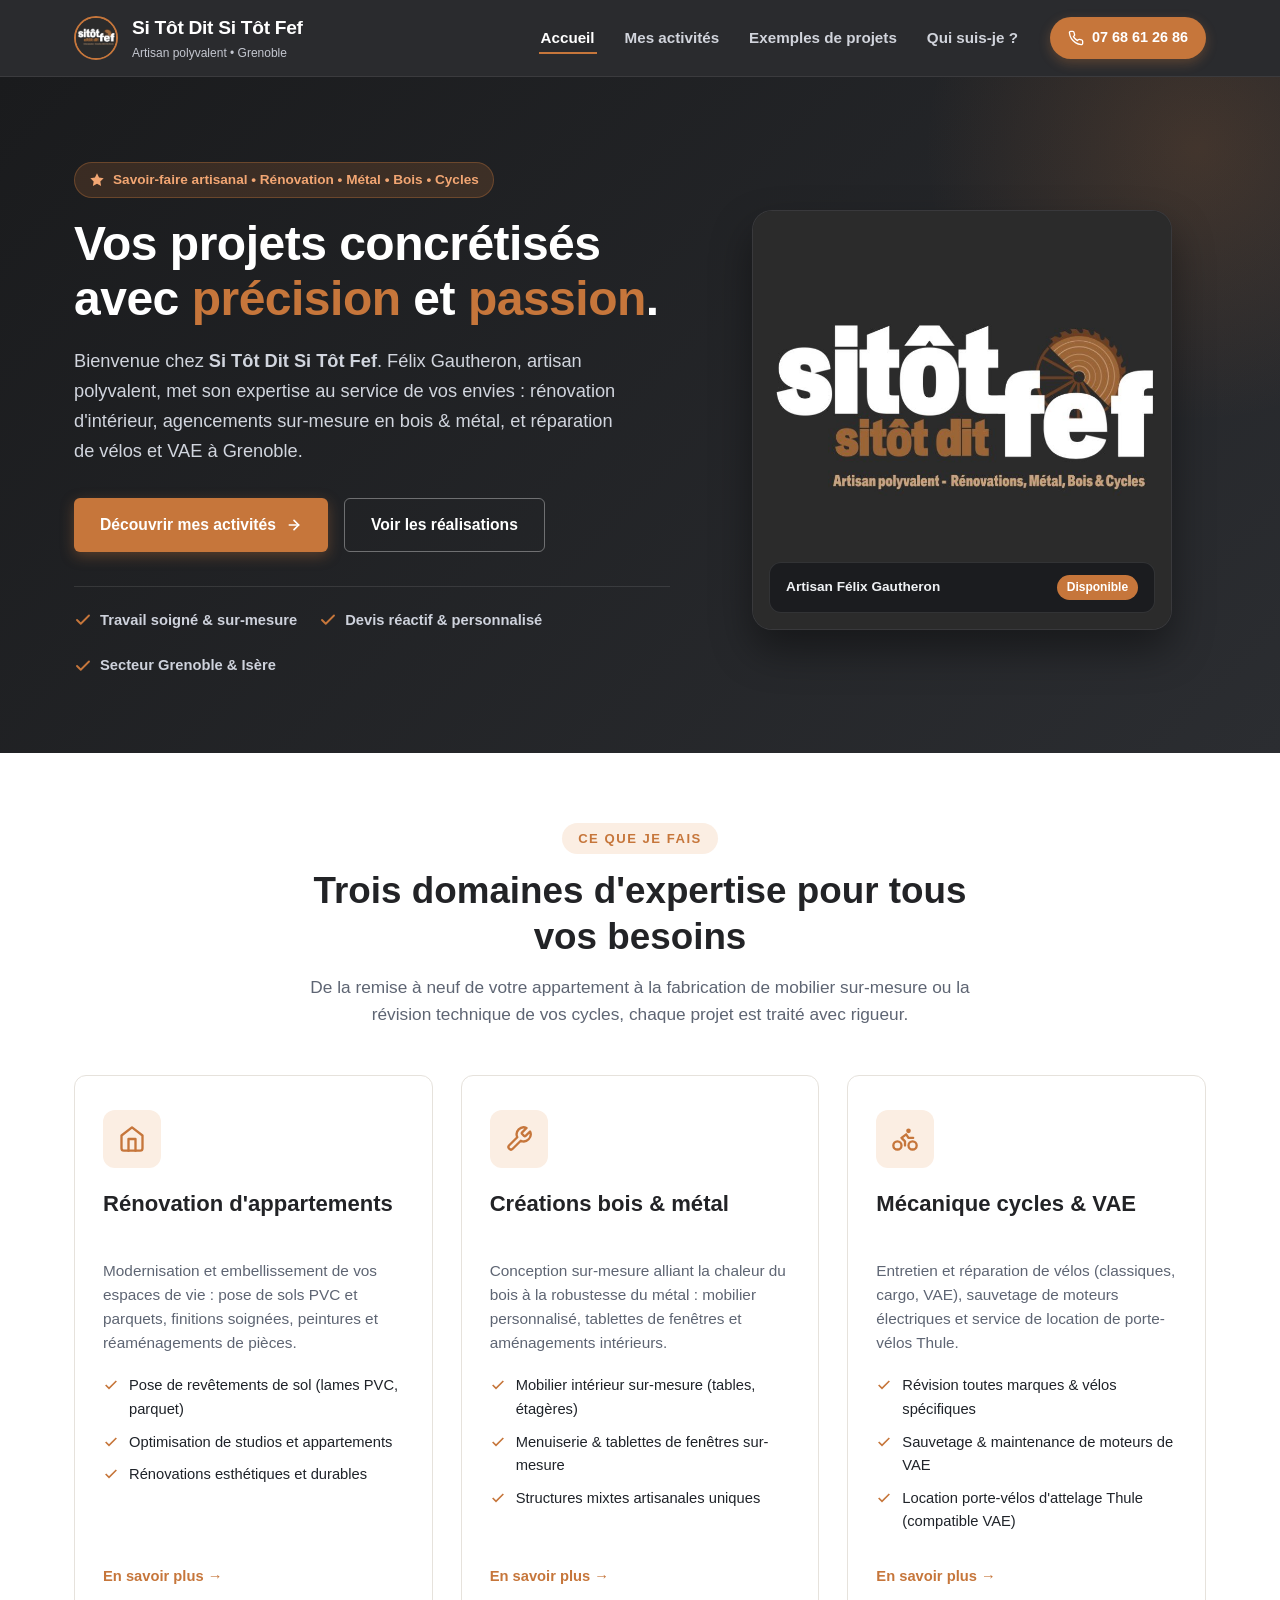
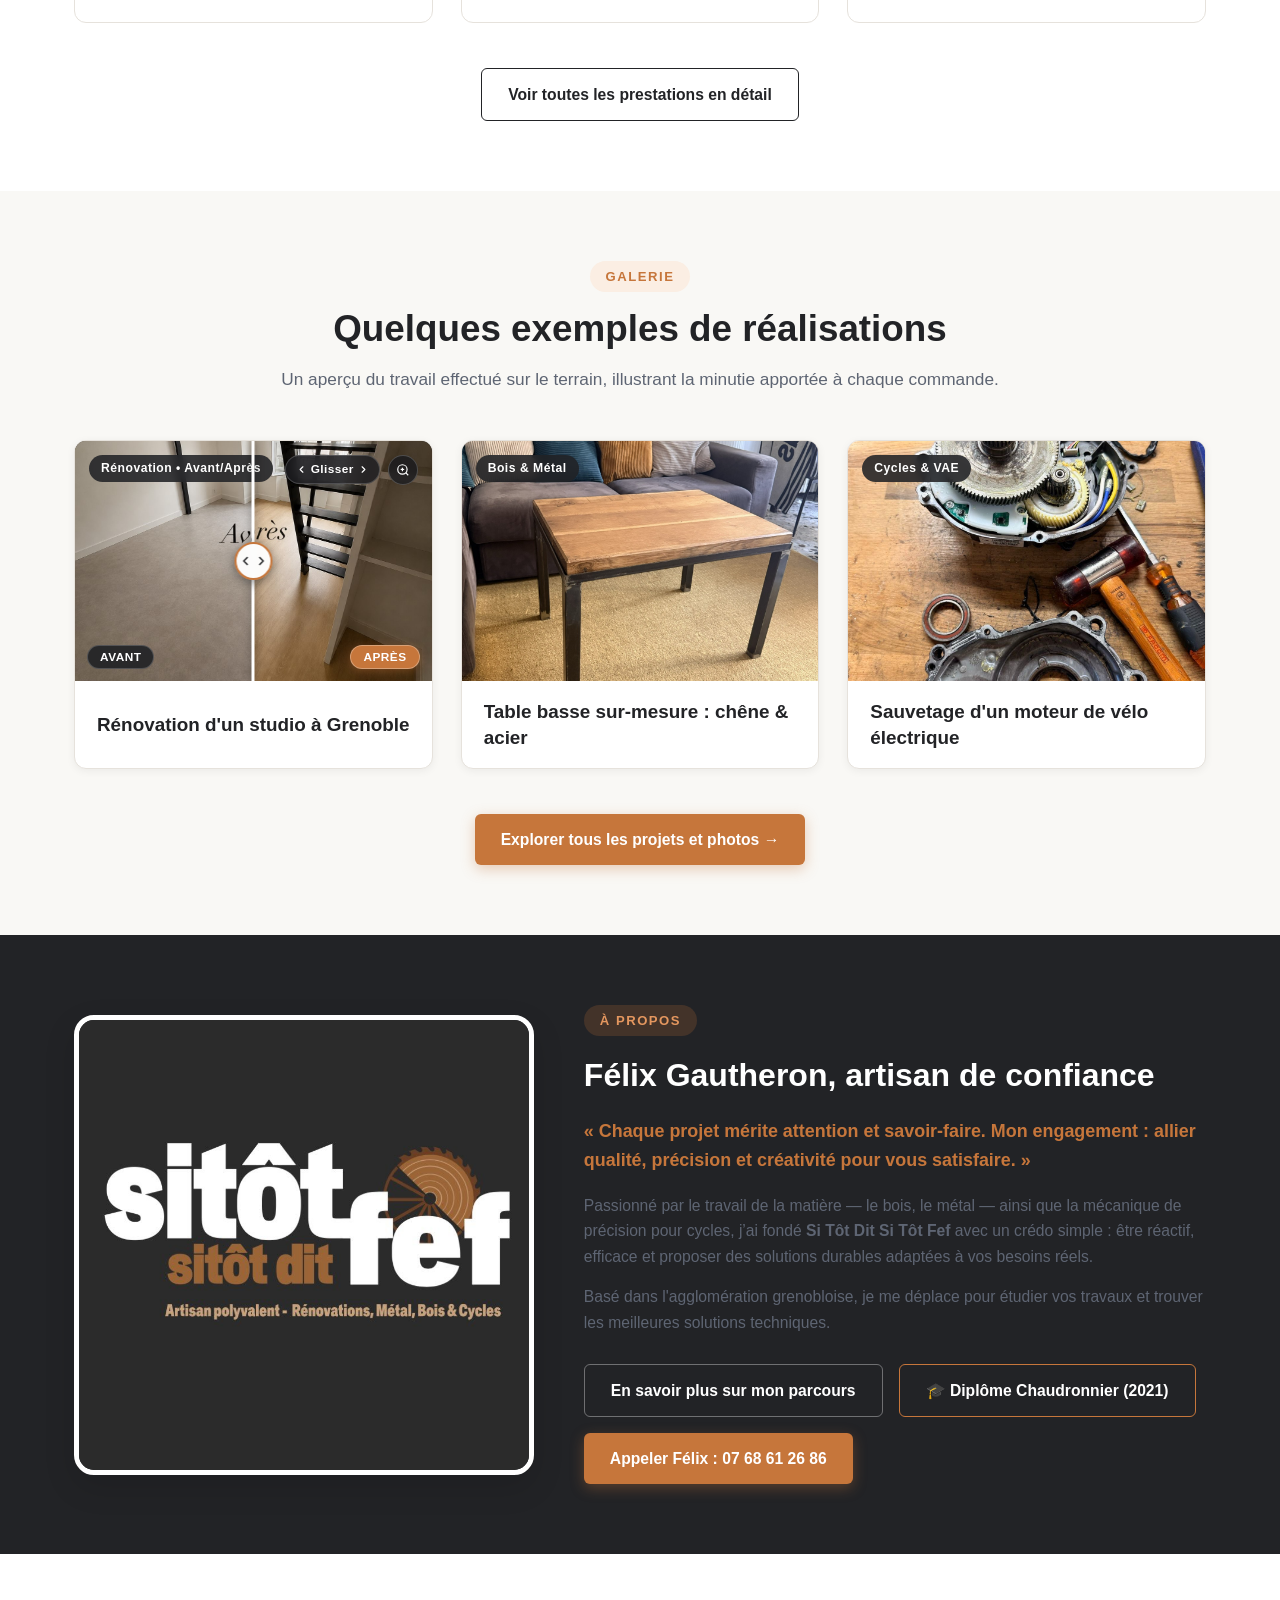
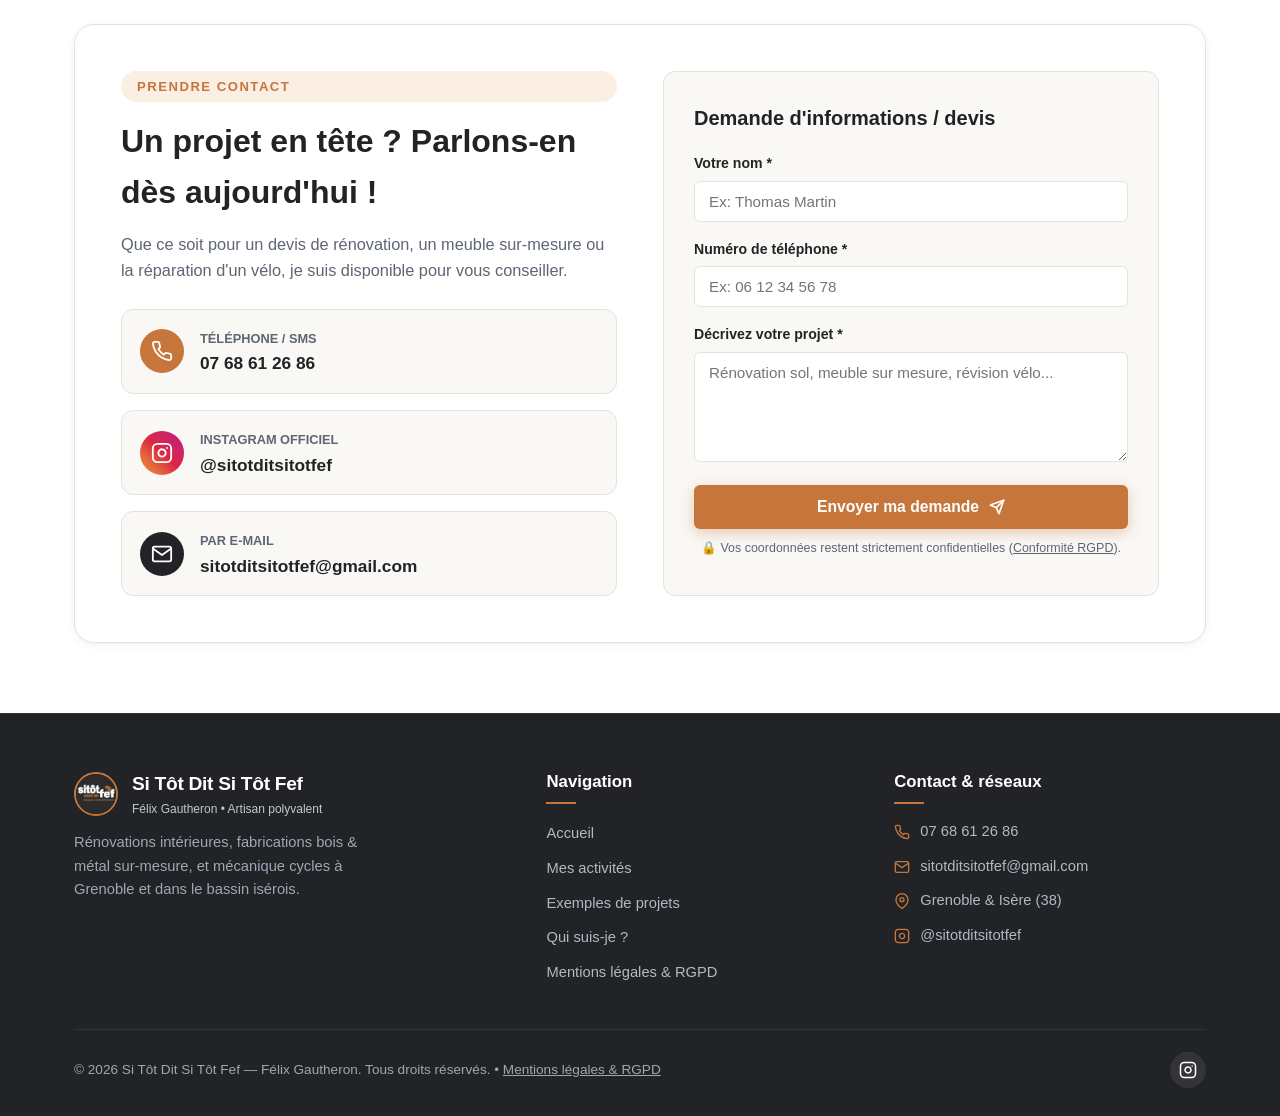
==== commit 3c05b392: "Harmonisation des titres, alignement uniforme des boutons d'activités et ajouts récents" ====
--- a/index.html
+++ b/index.html
@@ -3,7 +3,7 @@
 <head>
   <meta charset="UTF-8">
   <meta name="viewport" content="width=device-width, initial-scale=1.0">
-  <title>Sitôt Dit Si Tôt Fef | Artisan Polyvalent - Rénovations, Bois, Métal & Cycles</title>
+  <title>Si Tôt Dit Si Tôt Fef | Artisan Polyvalent - Rénovations, Bois, Métal & Cycles</title>
   <meta name="description" content="Félix Gautheron - Artisan polyvalent à Grenoble et en Isère. Rénovation d'appartements, créations sur-mesure en bois et métal, mécanique cycle et VAE.">
   <link rel="stylesheet" href="style.css">
 </head>
@@ -12,15 +12,15 @@
   <!-- HEADER & NAVIGATION -->
   <header class="site-header">
     <div class="container nav-container">
-      <a href="index.html" class="brand-link" aria-label="Accueil Sitôt Dit Si Tôt Fef">
-        <img src="images/logo.jpg" alt="Logo Sitôt Dit Si Tôt Fef" class="brand-logo">
+      <a href="index.html" class="brand-link" aria-label="Accueil Si Tôt Dit Si Tôt Fef">
+        <img src="images/logo.jpg" alt="Logo Si Tôt Dit Si Tôt Fef" class="brand-logo">
         <div class="brand-text">
-          <span class="brand-name">Sitôt Dit Si Tôt Fef</span>
+          <span class="brand-name">Si Tôt Dit Si Tôt Fef</span>
           <span class="brand-tagline">Artisan polyvalent &bull; Grenoble</span>
         </div>
       </a>
 
-      <!-- Bouton appel direct mobile (à droite de Sitôt Dit Si Tôt Fef) -->
+      <!-- Bouton appel direct mobile (à droite de Si Tôt Dit Si Tôt Fef) -->
       <a href="tel:0768612686" class="header-phone-mobile" aria-label="Téléphoner au 07 68 61 26 86">
         <svg viewBox="0 0 24 24" fill="none" stroke="currentColor" stroke-width="2.2" stroke-linecap="round" stroke-linejoin="round">
           <path d="M22 16.92v3a2 2 0 0 1-2.18 2 19.79 19.79 0 0 1-8.63-3.07 19.5 19.5 0 0 1-6-6 19.79 19.79 0 0 1-3.07-8.67A2 2 0 0 1 4.11 2h3a2 2 0 0 1 2 1.72 12.84 12.84 0 0 0 .7 2.81 2 2 0 0 1-.45 2.11L8.09 9.91a16 16 0 0 0 6 6l1.27-1.27a2 2 0 0 1 2.11-.45 12.84 12.84 0 0 0 2.81.7A2 2 0 0 1 22 16.92z"></path>
@@ -71,7 +71,7 @@
         </h1>
 
         <p class="hero-description">
-          Bienvenue chez <strong>Sitôt Dit Si Tôt Fef</strong>. Félix Gautheron, artisan polyvalent, met son expertise au service de vos envies : rénovation d'intérieur, agencements sur-mesure en bois & métal, et réparation de vélos et VAE à Grenoble.
+          Bienvenue chez <strong>Si Tôt Dit Si Tôt Fef</strong>. Félix Gautheron, artisan polyvalent, met son expertise au service de vos envies : rénovation d'intérieur, agencements sur-mesure en bois & métal, et réparation de vélos et VAE à Grenoble.
         </p>
 
         <div class="hero-actions">
@@ -111,7 +111,7 @@
 
       <div class="hero-image-wrap">
         <div class="hero-image-card">
-          <img src="images/logo.jpg" alt="Logo emblématique Sitôt Dit Si Tôt Fef">
+          <img src="images/logo.jpg" alt="Logo emblématique Si Tôt Dit Si Tôt Fef">
           <div class="hero-pill-overlay">
             <span class="hero-pill-text">Artisan Félix Gautheron</span>
             <span class="hero-pill-tag">Disponible</span>
@@ -128,7 +128,7 @@
         <span class="section-tag">Ce que je fais</span>
         <h2 class="section-title">Trois domaines d'expertise pour tous vos besoins</h2>
         <p class="section-subtitle">
-          De la remise à neuf de votre appartement à l'agencement de vos véhicules ou la révision technique de vos cycles, chaque projet est traité avec rigueur.
+          De la remise à neuf de votre appartement à la fabrication de mobilier sur-mesure ou la révision technique de vos cycles, chaque projet est traité avec rigueur.
         </p>
       </div>
 
@@ -141,7 +141,7 @@
               <polyline points="9 22 9 12 15 12 15 22"></polyline>
             </svg>
           </div>
-          <h3 class="service-title">Rénovation d’Appartements</h3>
+          <h3 class="service-title">Rénovation d'appartements</h3>
           <p class="service-text">
             Modernisation et embellissement de vos espaces de vie : pose de sols PVC et parquets, finitions soignées, peintures et réaménagements de pièces.
           </p>
@@ -171,14 +171,14 @@
               <path d="M14.7 6.3a1 1 0 0 0 0 1.4l1.6 1.6a1 1 0 0 0 1.4 0l3.77-3.77a6 6 0 0 1-7.94 7.94l-6.91 6.91a2.12 2.12 0 0 1-3-3l6.91-6.91a6 6 0 0 1 7.94-7.94l-3.76 3.76z"></path>
             </svg>
           </div>
-          <h3 class="service-title">Créations Bois & Métal</h3>
+          <h3 class="service-title">Créations bois & métal</h3>
           <p class="service-text">
-            Conception sur-mesure alliant la chaleur du bois à la robustesse du métal : mobilier personnalisé, tablettes de fenêtres et aménagements de vans / campers.
+            Conception sur-mesure alliant la chaleur du bois à la robustesse du métal : mobilier personnalisé, tablettes de fenêtres et aménagements intérieurs.
           </p>
           <ul class="service-list">
             <li class="service-list-item">
               <svg viewBox="0 0 24 24" fill="none" stroke="currentColor" stroke-width="2.5"><polyline points="20 6 9 17 4 12"></polyline></svg>
-              Agencements Vanlife (ex: Caddy Volkswagen)
+              Mobilier intérieur sur-mesure (tables, étagères)
             </li>
             <li class="service-list-item">
               <svg viewBox="0 0 24 24" fill="none" stroke="currentColor" stroke-width="2.5"><polyline points="20 6 9 17 4 12"></polyline></svg>
@@ -203,26 +203,22 @@
               <path d="M15 6a1 1 0 1 0 0-2 1 1 0 0 0 0 2zm-3 11.5V14l-3-3 4-3 2 3h4"></path>
             </svg>
           </div>
-          <h3 class="service-title">Mécanique Cycles & VAE</h3>
+          <h3 class="service-title">Mécanique cycles & VAE</h3>
           <p class="service-text">
-            Réparation et entretien de vélos toutes marques, y compris modèles spécifiques (vélos cargo, triporteurs, VAE), sauvetage de moteurs électriques, optimisation transmission Dynamic Wax et location de porte-vélos Thule.
+            Entretien et réparation de vélos (classiques, cargo, VAE), sauvetage de moteurs électriques et service de location de porte-vélos Thule.
           </p>
           <ul class="service-list">
             <li class="service-list-item">
               <svg viewBox="0 0 24 24" fill="none" stroke="currentColor" stroke-width="2.5"><polyline points="20 6 9 17 4 12"></polyline></svg>
-              <strong>Réparation toutes marques & vélos particuliers</strong> (triporteurs, vélos cargo, VAE, classiques)
-            </li>
-            <li class="service-list-item">
-              <svg viewBox="0 0 24 24" fill="none" stroke="currentColor" stroke-width="2.5"><polyline points="20 6 9 17 4 12"></polyline></svg>
-              Sauvetage & maintenance de moteurs électriques VAE
-            </li>
-            <li class="service-list-item">
-              <svg viewBox="0 0 24 24" fill="none" stroke="currentColor" stroke-width="2.5"><polyline points="20 6 9 17 4 12"></polyline></svg>
-              Optimisation transmission (cire Dynamic Wax) & customisation
-            </li>
-            <li class="service-list-item">
-              <svg viewBox="0 0 24 24" fill="none" stroke="currentColor" stroke-width="2.5"><polyline points="20 6 9 17 4 12"></polyline></svg>
-              Location de porte-vélos d'attelage Thule (3 vélos / VAE)
+              Révision toutes marques & vélos spécifiques
+            </li>
+            <li class="service-list-item">
+              <svg viewBox="0 0 24 24" fill="none" stroke="currentColor" stroke-width="2.5"><polyline points="20 6 9 17 4 12"></polyline></svg>
+              Sauvetage & maintenance de moteurs de VAE
+            </li>
+            <li class="service-list-item">
+              <svg viewBox="0 0 24 24" fill="none" stroke="currentColor" stroke-width="2.5"><polyline points="20 6 9 17 4 12"></polyline></svg>
+              Location porte-vélos d'attelage Thule (compatible VAE)
             </li>
           </ul>
           <a href="activites.html#cycles" class="card-link-action">
@@ -304,17 +300,15 @@
           </div>
           <div class="project-content">
             <h3 class="project-title">Rénovation d'un studio à Grenoble</h3>
-            <p class="project-desc">
-              Transformation complète de l'ambiance avec la pose soignée de lames PVC imitation bois. Résultat esthétique, chaleureux et résistant pour donner une seconde jeunesse au logement.
-            </p>
+            <p class="project-desc">Transformation complète de l'ambiance avec la pose de lames PVC imitation chêne. Rendu chaleureux et résistant pour donner une seconde jeunesse au bien.</p>
           </div>
         </article>
 
         <!-- Projet 2 -->
         <article class="project-card" data-category="bois-metal">
           <div class="project-img-container">
-            <img src="images/projet-caddy-vanlife.jpg" alt="Aménagement bois d'un Volkswagen Caddy pour la Vanlife" class="project-img">
-            <span class="project-category-badge">Bois & Vanlife</span>
+            <img src="images/projet-table-basse-salon.jpg" alt="Table basse sur-mesure en chêne massif et piétement acier" class="project-img">
+            <span class="project-category-badge">Bois & Métal</span>
             <div class="zoom-overlay">
               <svg viewBox="0 0 24 24" fill="none" stroke="currentColor" stroke-width="2">
                 <circle cx="11" cy="11" r="8"></circle>
@@ -325,10 +319,8 @@
             </div>
           </div>
           <div class="project-content">
-            <h3 class="project-title">Aménagement camper dans un VW Caddy</h3>
-            <p class="project-desc">
-              Découpe et assemblage de caissons et plateau en bois sur-mesure pour transformer un véhicule du quotidien en mini-van aménagé pour partir à l'aventure.
-            </p>
+            <h3 class="project-title">Table basse sur-mesure : chêne & acier</h3>
+            <p class="project-desc">Conception et fabrication artisanale alliant un plateau en chêne massif aux veines apparentes et un piétement en acier brut aux finitions soignées.</p>
           </div>
         </article>
 
@@ -347,10 +339,8 @@
             </div>
           </div>
           <div class="project-content">
-            <h3 class="project-title">Sauvetage moteur VAE déclaré HS</h3>
-            <p class="project-desc">
-              Démontage minutieux et remplacement d'un roulement défectueux. Une réparation chirurgicale qui évite un remplacement coûteux du moteur complet.
-            </p>
+            <h3 class="project-title">Sauvetage d'un moteur de vélo électrique</h3>
+            <p class="project-desc">Démontage minutieux et remplacement d'un roulement défectueux pour redonner vie à un moteur électrique déclaré hors service et éviter un changement complet.</p>
           </div>
         </article>
       </div>
@@ -367,7 +357,7 @@
   <section class="section section-dark">
     <div class="container about-grid">
       <div class="about-image-card">
-        <img src="images/logo.jpg" alt="Félix Gautheron - Sitôt Dit Si Tôt Fef">
+        <img src="images/logo.jpg" alt="Félix Gautheron - Si Tôt Dit Si Tôt Fef">
       </div>
 
       <div class="about-content">
@@ -378,7 +368,7 @@
         </p>
         <div class="about-paragraphs">
           <p>
-            Passionné par le travail de la matière — le bois, le métal — ainsi que la mécanique de précision pour cycles, j’ai fondé <strong>Sitôt Dit Si Tôt Fef</strong> avec un crédo simple : être réactif, efficace et proposer des solutions durables adaptées à vos besoins réels.
+            Passionné par le travail de la matière — le bois, le métal — ainsi que la mécanique de précision pour cycles, j’ai fondé <strong>Si Tôt Dit Si Tôt Fef</strong> avec un crédo simple : être réactif, efficace et proposer des solutions durables adaptées à vos besoins réels.
           </p>
           <p>
             Basé dans l'agglomération grenobloise, je me déplace pour étudier vos travaux et trouver les meilleures solutions techniques.
@@ -496,7 +486,7 @@
           <div class="brand-link">
             <img src="images/logo.jpg" alt="Logo" class="brand-logo">
             <div class="brand-text">
-              <span class="brand-name">Sitôt Dit Si Tôt Fef</span>
+              <span class="brand-name">Si Tôt Dit Si Tôt Fef</span>
               <span class="brand-tagline">Félix Gautheron &bull; Artisan polyvalent</span>
             </div>
           </div>
@@ -517,7 +507,7 @@
         </div>
 
         <div>
-          <h4 class="footer-heading">Contact & Réseaux</h4>
+          <h4 class="footer-heading">Contact & réseaux</h4>
           <div class="footer-contact-item">
             <svg viewBox="0 0 24 24" fill="none" stroke="currentColor" stroke-width="2">
               <path d="M22 16.92v3a2 2 0 0 1-2.18 2 19.79 19.79 0 0 1-8.63-3.07 19.5 19.5 0 0 1-6-6 19.79 19.79 0 0 1-3.07-8.67A2 2 0 0 1 4.11 2h3a2 2 0 0 1 2 1.72 12.84 12.84 0 0 0 .7 2.81 2 2 0 0 1-.45 2.11L8.09 9.91a16 16 0 0 0 6 6l1.27-1.27a2 2 0 0 1 2.11-.45 12.84 12.84 0 0 0 2.81.7A2 2 0 0 1 22 16.92z"></path>
@@ -550,7 +540,7 @@
       </div>
 
       <div class="footer-bottom">
-        <p>&copy; 2026 Sitôt Dit Si Tôt Fef — Félix Gautheron. Tous droits réservés. &bull; <a href="mentions-legales.html" style="text-decoration: underline; color: #a0a6b5;">Mentions légales & RGPD</a></p>
+        <p>&copy; 2026 Si Tôt Dit Si Tôt Fef — Félix Gautheron. Tous droits réservés. &bull; <a href="mentions-legales.html" style="text-decoration: underline; color: #a0a6b5;">Mentions légales & RGPD</a></p>
         <div class="social-links">
           <a href="https://www.instagram.com/sitotditsitotfef/" target="_blank" rel="noopener noreferrer" class="social-icon-btn" aria-label="Instagram">
             <svg viewBox="0 0 24 24" fill="none" stroke="currentColor" stroke-width="2" stroke-linecap="round" stroke-linejoin="round">
--- a/style.css
+++ b/style.css
@@ -1,5 +1,5 @@
 /* ==========================================================================
-   STYLE GLOBAL & VARIABLES - SITÔT DIT SI TÔT FEF
+   STYLE GLOBAL & VARIABLES - SI TÔT DIT SI TÔT FEF
    ========================================================================== */
 
 :root {
@@ -535,17 +535,23 @@
   font-weight: 800;
   color: var(--color-primary);
   margin-bottom: 12px;
+  line-height: 1.3;
+  min-height: 2.6em;
+  display: flex;
+  align-items: flex-start;
 }
 
 .service-text {
   color: var(--color-text-muted);
   font-size: 0.96rem;
+  line-height: 1.55;
   margin-bottom: 20px;
-  flex-grow: 1;
+  min-height: 4.8em;
 }
 
 .service-list {
   margin-bottom: 22px;
+  flex-grow: 1;
 }
 
 .service-list-item {
@@ -565,6 +571,79 @@
   margin-top: 3px;
 }
 
+/* Listes d'activités détaillées avec titre au-dessus et description alignée */
+.activity-services-list {
+  display: flex;
+  flex-direction: column;
+  gap: 18px;
+  margin-bottom: 28px;
+  padding: 0;
+  list-style: none;
+}
+
+.activity-services-list .service-list-item {
+  display: flex;
+  align-items: flex-start;
+  gap: 14px;
+  margin-bottom: 0;
+}
+
+.activity-services-list .service-list-icon {
+  width: 22px;
+  height: 22px;
+  min-width: 22px;
+  background: rgba(198, 118, 59, 0.12);
+  border-radius: var(--radius-full);
+  display: flex;
+  align-items: center;
+  justify-content: center;
+  color: var(--color-accent);
+  margin-top: 2px;
+  flex-shrink: 0;
+}
+
+.activity-services-list .service-list-icon svg {
+  width: 12px;
+  height: 12px;
+  stroke: currentColor;
+  margin-top: 0;
+}
+
+.activity-services-list .service-item-content {
+  flex: 1;
+  display: flex;
+  flex-direction: column;
+}
+
+.activity-services-list .service-item-title {
+  display: block;
+  font-size: 1.02rem;
+  font-weight: 750;
+  color: var(--color-primary);
+  line-height: 1.35;
+  margin-bottom: 4px;
+}
+
+.activity-services-list .service-item-desc {
+  display: block;
+  font-size: 0.92rem;
+  line-height: 1.55;
+  color: var(--color-text-muted);
+  margin: 0;
+}
+
+.activity-services-list a {
+  color: var(--color-accent);
+  font-weight: 700;
+  text-decoration: underline;
+  text-underline-offset: 2px;
+  transition: opacity var(--transition);
+}
+
+.activity-services-list a:hover {
+  opacity: 0.8;
+}
+
 .card-link-action {
   display: inline-flex;
   align-items: center;
@@ -612,8 +691,19 @@
 
 .activity-actions {
   display: flex;
-  gap: 14px;
-  flex-wrap: wrap;
+  align-items: center;
+  gap: 12px;
+  flex-wrap: nowrap;
+  width: 100%;
+}
+
+.activity-actions .btn {
+  flex: 1 1 0;
+  text-align: center;
+  justify-content: center;
+  white-space: nowrap;
+  padding: 10px 14px;
+  font-size: 0.85rem;
 }
 
 .activity-media {
@@ -893,25 +983,32 @@
 }
 
 .project-content {
-  padding: 22px;
+  padding: 18px 22px;
   display: flex;
   flex-direction: column;
   flex-grow: 1;
+  justify-content: center;
 }
 
 .project-title {
-  font-size: 1.25rem;
+  font-size: 1.18rem;
   font-weight: 800;
   color: var(--color-primary);
-  margin-bottom: 8px;
+  margin-bottom: 0;
+  line-height: 1.35;
+  min-height: 2.7em;
+  display: flex;
+  align-items: center;
+  cursor: pointer;
+  transition: color var(--transition);
+}
+
+.project-title:hover {
+  color: var(--color-accent);
 }
 
 .project-desc {
-  font-size: 0.92rem;
-  color: var(--color-text-muted);
-  line-height: 1.55;
-  margin-bottom: 0;
-  flex-grow: 1;
+  display: none;
 }
 
 .project-tags {
@@ -1588,8 +1685,10 @@
 }
 
 .lightbox-desc {
-  font-size: 0.88rem;
-  color: #b0b5be;
+  font-size: 0.92rem;
+  line-height: 1.55;
+  color: #c4c8d2;
+  margin-top: 8px;
   margin-bottom: 0;
 }
 
@@ -2356,7 +2455,7 @@
     grid-template-columns: 1fr;
     gap: 20px;
   }
-  .projects-grid .project-card[style*="grid-column: span 2"] {
+  .projects-grid .project-card[style*="grid-column"] {
     grid-column: span 1 !important;
   }
   .cards-grid {
@@ -2410,3 +2509,16 @@
     height: 12px;
   }
 }
+
+@media (max-width: 576px) {
+  .activity-actions {
+    flex-direction: column;
+    gap: 10px;
+    width: 100%;
+  }
+
+  .activity-actions .btn {
+    width: 100%;
+    flex: none;
+  }
+}
